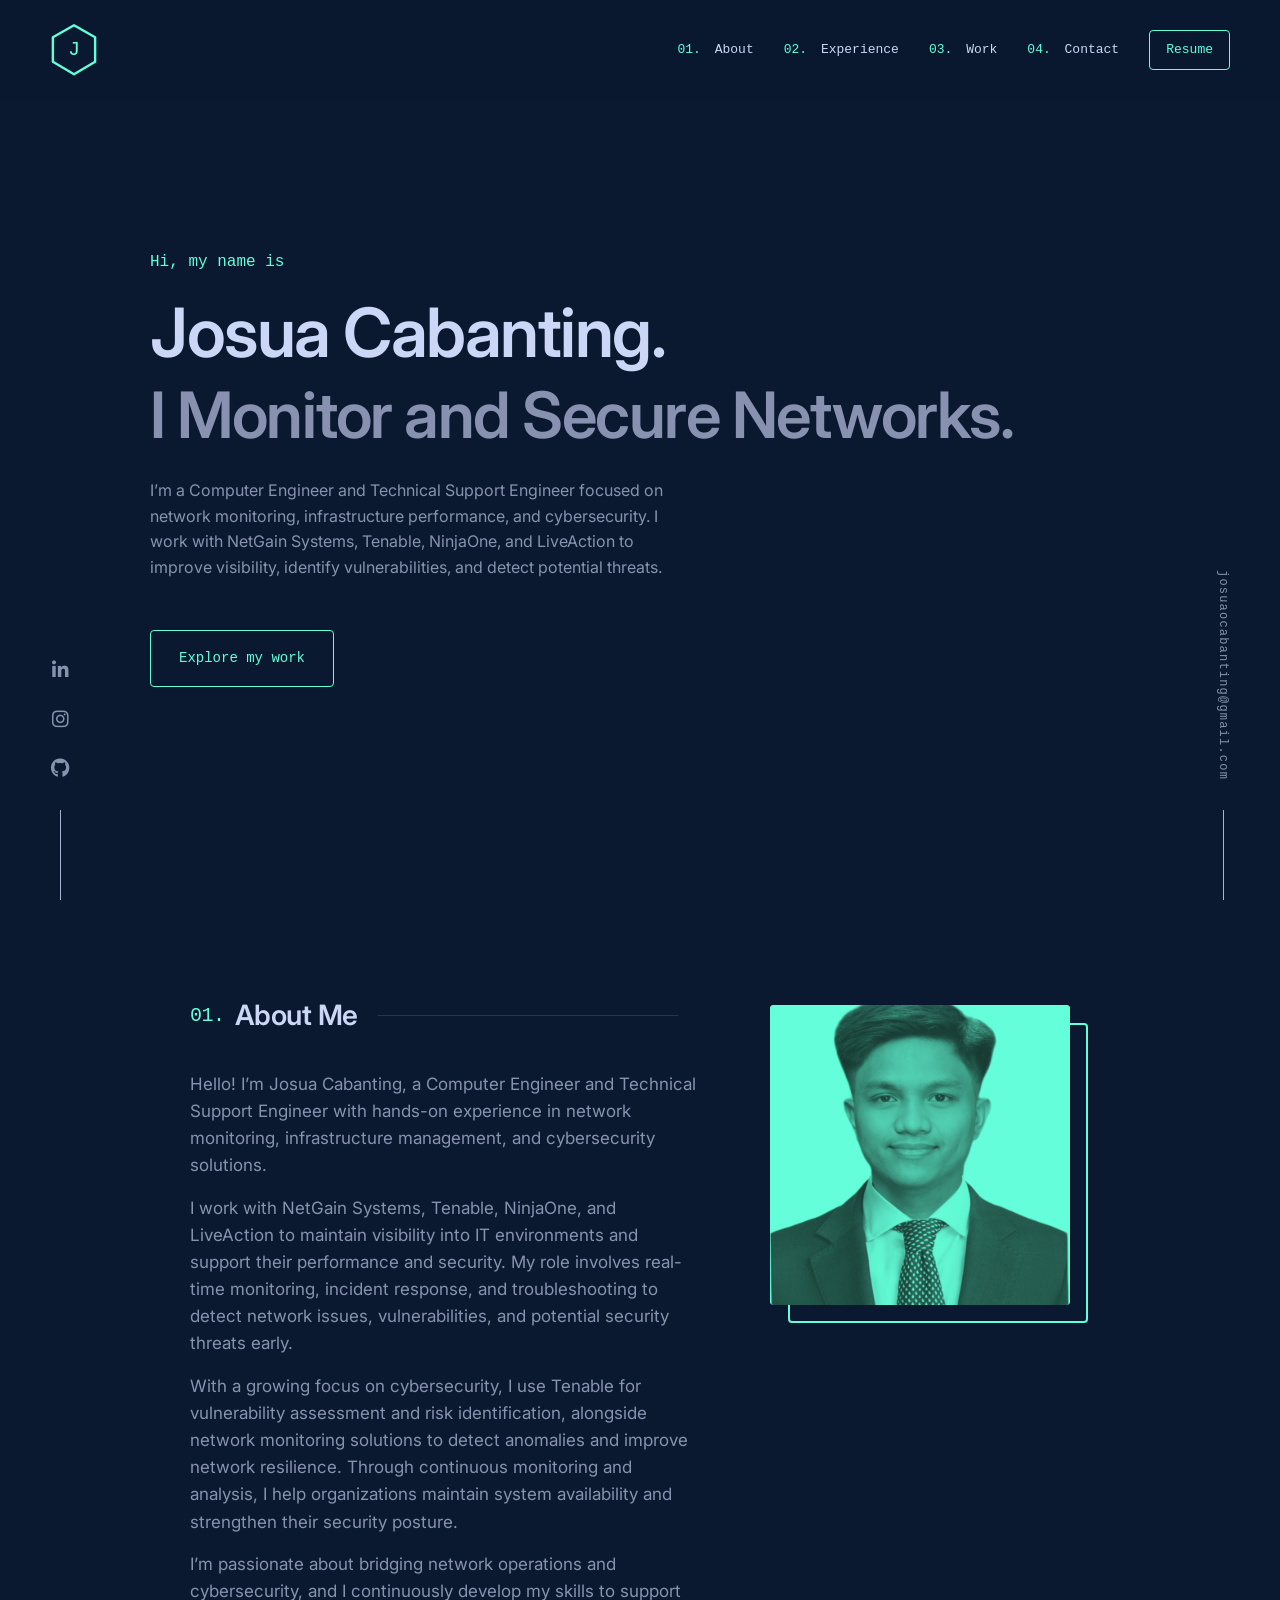
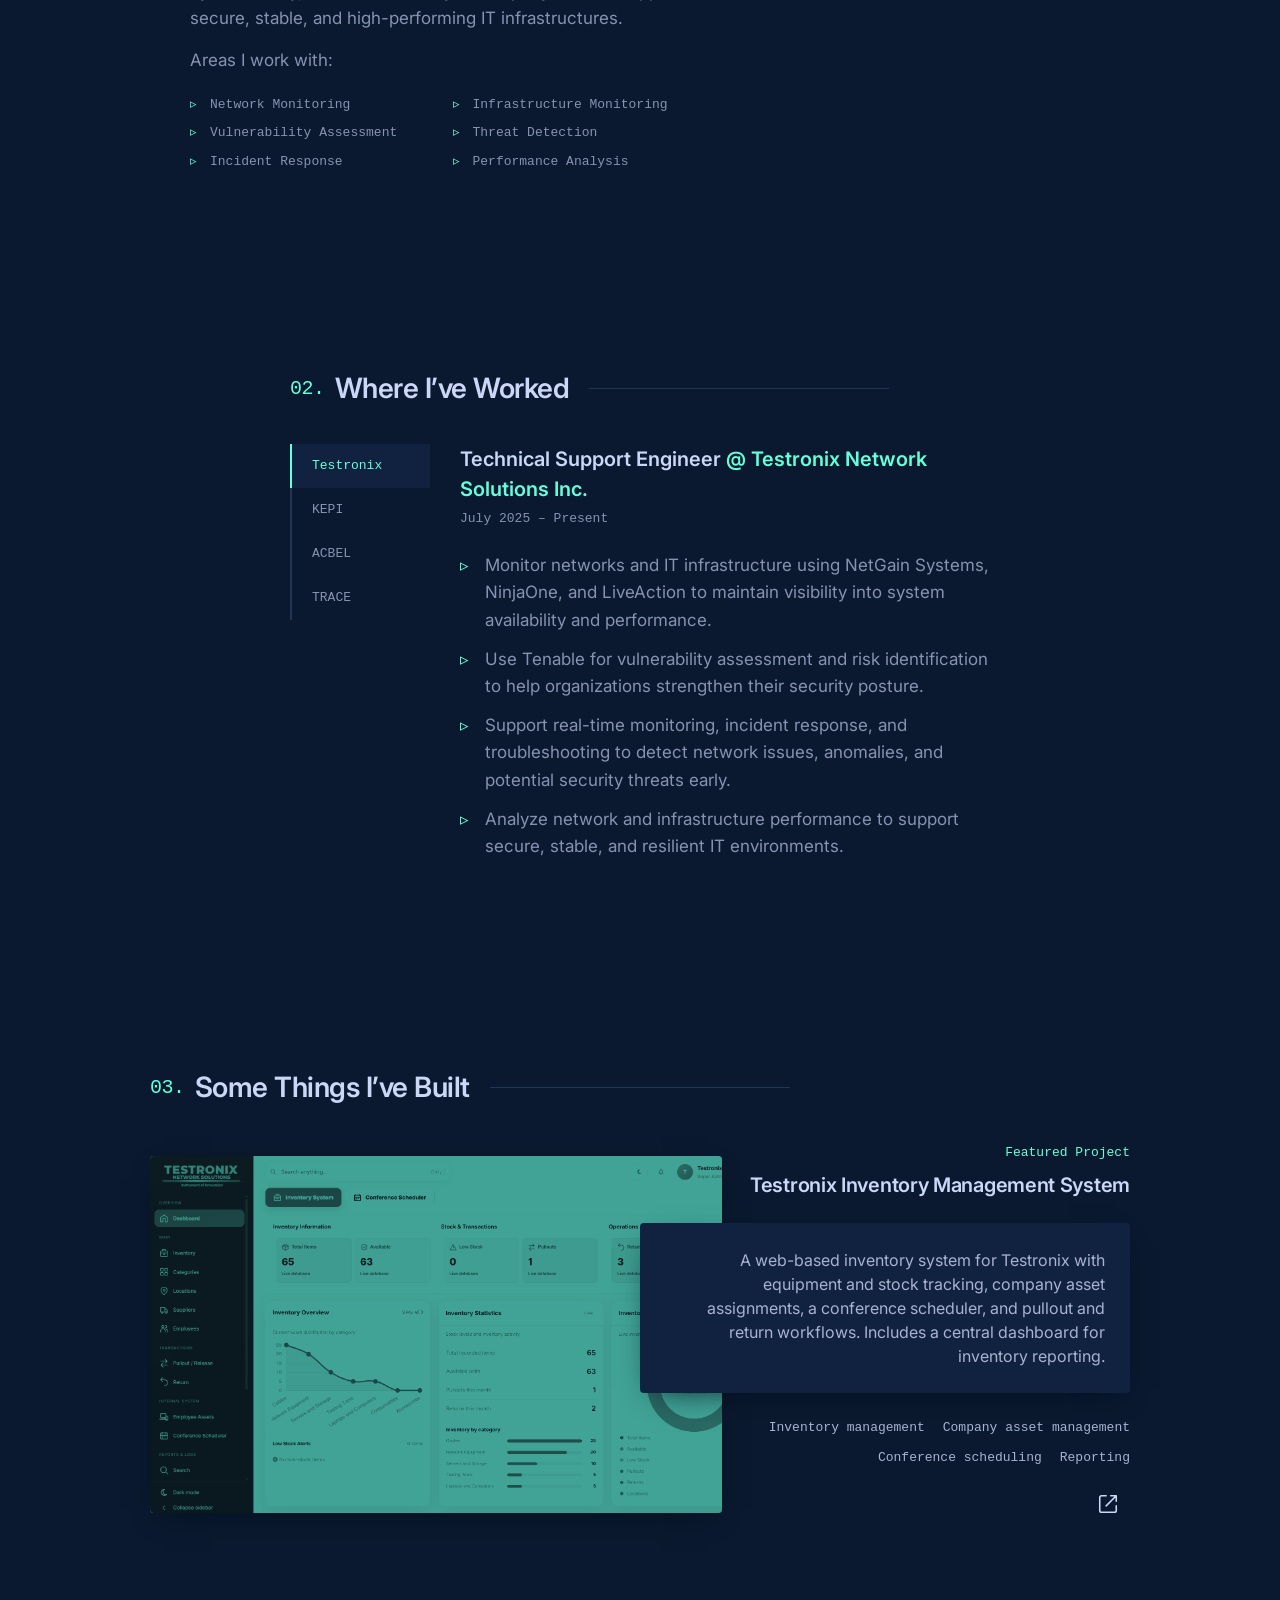
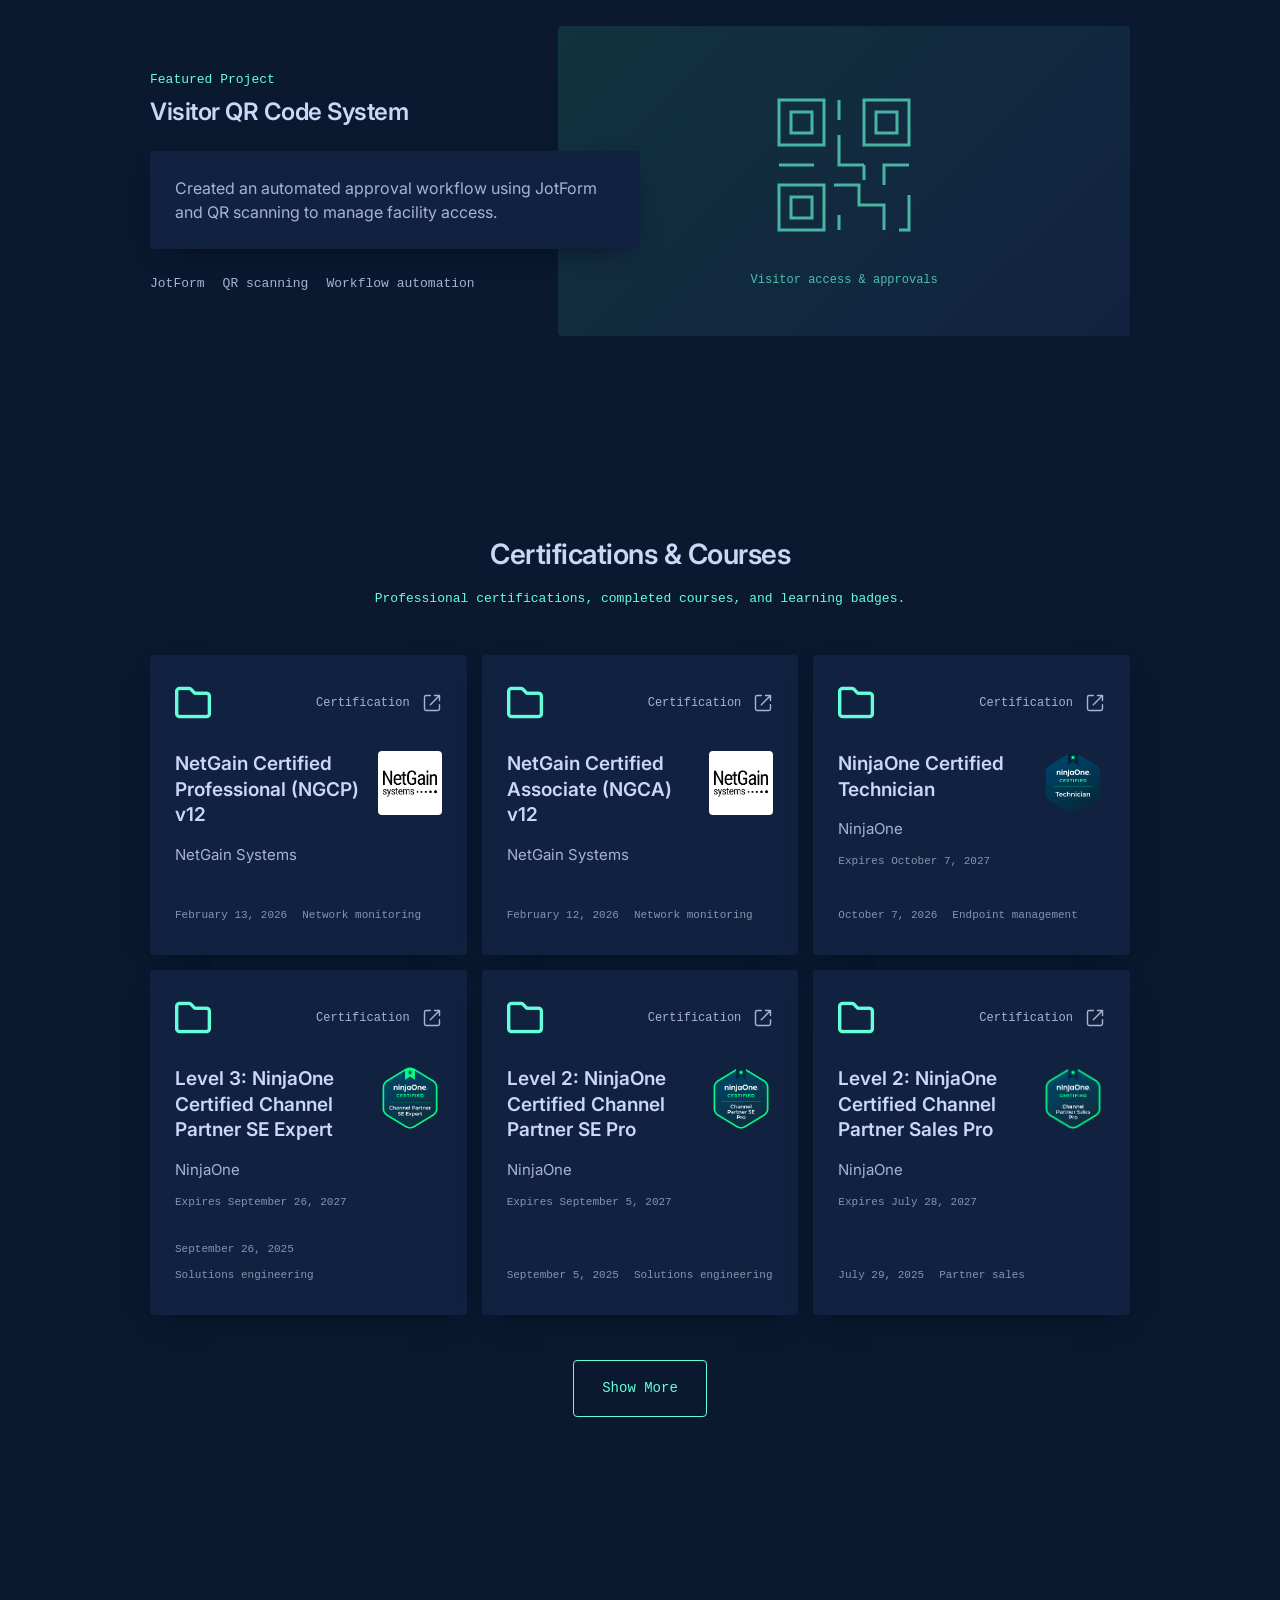
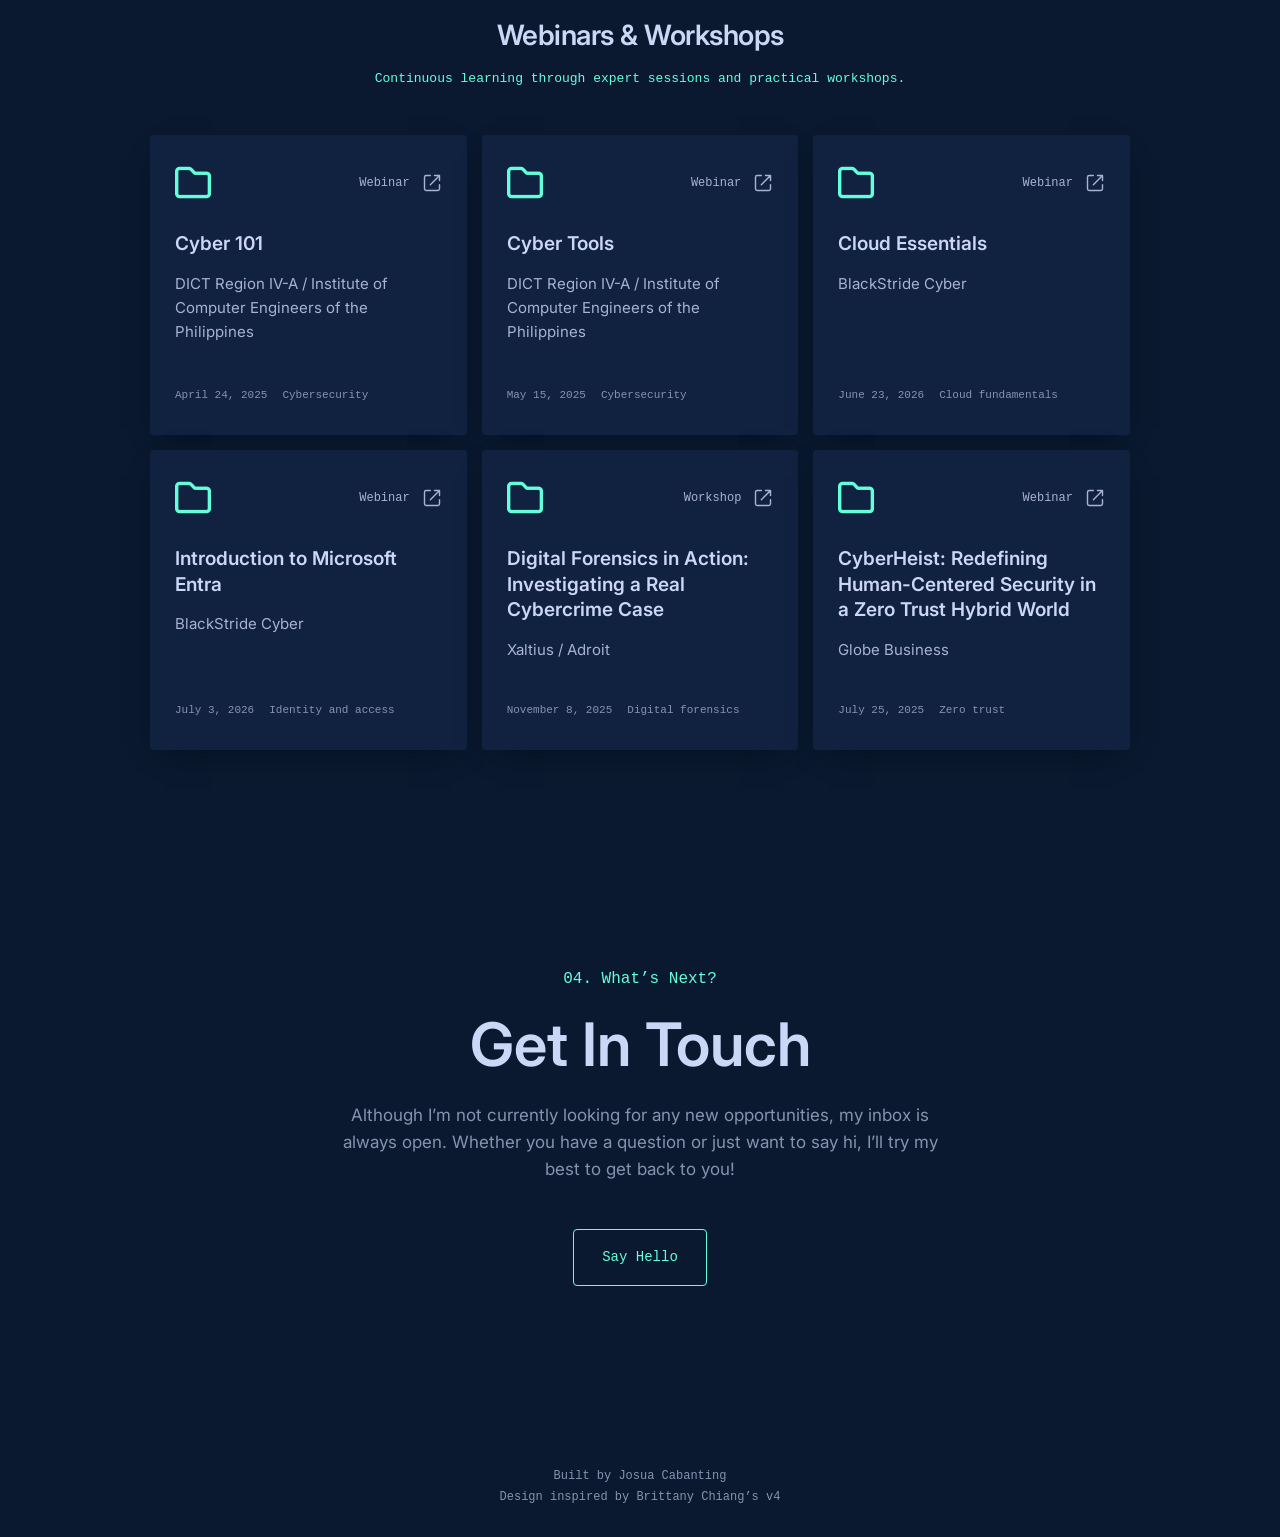
==== index.html @ c11ac4cb "Add files via upload commit" ====
<!DOCTYPE html>
<html lang="en">
<head>
  <meta charset="UTF-8" />
  <meta name="viewport" content="width=device-width, initial-scale=1.0" />
  <title>Josua Cabanting | Technical Support Engineer | Network &amp; Cybersecurity</title>
  <meta name="description" content="Josua Cabanting, Computer Engineer and Technical Support Engineer focused on network monitoring, infrastructure performance, and cybersecurity with NetGain Systems, Tenable, NinjaOne, and LiveAction." />
  <link rel="stylesheet" href="style.css" />
  <script src="script.js" defer></script>
  <link rel="stylesheet" href="https://cdnjs.cloudflare.com/ajax/libs/font-awesome/6.5.0/css/all.min.css" />
</head>

<body>
<a class="skip-link" href="#content">Skip to content</a>
<!-- Page Loader -->
<div id="page-loader" aria-hidden="true">
  <svg class="loader-hex" viewBox="0 0 100 100" focusable="false">
    <polygon 
      points="50,5 90,27.5 90,72.5 50,95 10,72.5 10,27.5"
      pathLength="1"
      class="hex-outline"
    />
    <text 
      x="50%" 
      y="50%" 
      text-anchor="middle" 
      dominant-baseline="middle" 
      class="hex-letter">J</text>
  </svg>
</div>

<nav class="navbar" aria-label="Main navigation">
<a href="#hero" class="logo-btn" aria-label="Home">
  <svg viewBox="0 0 100 115" xmlns="http://www.w3.org/2000/svg" aria-hidden="true" focusable="false">
    <polygon class="logo-shadow" points="50,6 94,31 94,82 50,108 6,82 6,31" />
    <g class="logo-face">
      <polygon points="50,6 94,31 94,82 50,108 6,82 6,31" />
      <text x="50" y="57" text-anchor="middle" dominant-baseline="middle" font-size="42" font-weight="500">J</text>
    </g>
  </svg>
</a>

  <div class="nav-panel" id="nav-links">
  <div class="nav-links">
    <a href="#about"><span>01.</span> About</a>
    <a href="#experience"><span>02.</span> Experience</a>
    <a href="#achievements"><span>03.</span> Work</a>
    <a href="#contact"><span>04.</span> Contact</a>
  </div>
  <a href="Josua Cabanting_Resume.pdf" target="_blank" class="resume-btn">Resume</a>
  </div>
  <button class="menu-toggle" type="button" aria-label="Open navigation menu" aria-expanded="false" aria-controls="nav-links"><span></span><span></span><span></span></button>
</nav>
<button class="menu-backdrop" type="button" aria-label="Close navigation menu" tabindex="-1" hidden></button>

<main id="content" tabindex="-1">
<section id="hero" class="hero">
  <p class="intro">Hi, my name is</p>
  <h1>Josua Cabanting.</h1>
  <h2>I Monitor and Secure Networks.</h2>
  <p class="summary">
    I’m a Computer Engineer and Technical Support Engineer focused on network monitoring, infrastructure performance, and cybersecurity.
    I work with NetGain Systems, Tenable, NinjaOne, and LiveAction to improve visibility, identify vulnerabilities, and detect potential threats.
  </p>
  <a href="#achievements" class="button">Explore my work</a>
</section>

<section id="about" class="about-section">
  <div class="about-content">
    <div class="text">
      <h2 class="section-title"><span class="section-number">01.</span>About Me</h2>
      <p>Hello! I’m Josua Cabanting, a Computer Engineer and Technical Support Engineer with hands-on experience in network monitoring, infrastructure management, and cybersecurity solutions.</p>
      <p>I work with NetGain Systems, Tenable, NinjaOne, and LiveAction to maintain visibility into IT environments and support their performance and security. My role involves real-time monitoring, incident response, and troubleshooting to detect network issues, vulnerabilities, and potential security threats early.</p>
      <p>With a growing focus on cybersecurity, I use Tenable for vulnerability assessment and risk identification, alongside network monitoring solutions to detect anomalies and improve network resilience. Through continuous monitoring and analysis, I help organizations maintain system availability and strengthen their security posture.</p>
      <p>I’m passionate about bridging network operations and cybersecurity, and I continuously develop my skills to support secure, stable, and high-performing IT infrastructures.</p>
      <p>Areas I work with:</p>
      <ul class="skills-list">
        <li>Network Monitoring</li>
        <li>Infrastructure Monitoring</li>
        <li>Vulnerability Assessment</li>
        <li>Threat Detection</li>
        <li>Incident Response</li>
        <li>Performance Analysis</li>
      </ul>
    </div>
    <div class="image">
      <div class="img-wrapper">
        <img src="Josua O. Cabanting.jpg" alt="Josua Cabanting" />
      </div>
    </div>
  </div>
</section>

<section id="experience" class="experience-section">
  <h2 class="section-title"><span class="section-number">02.</span>Where I’ve Worked</h2>
  <div class="experience-wrapper">
    <div class="tab-list" role="tablist" aria-label="Job tabs">
      <button class="tab-button active" role="tab" aria-selected="true" aria-controls="panel-1" id="tab-1">Testronix</button>
      <button class="tab-button" role="tab" aria-selected="false" aria-controls="panel-2" id="tab-2">KEPI</button>
      <button class="tab-button" role="tab" aria-selected="false" aria-controls="panel-3" id="tab-3">ACBEL</button>
      <button class="tab-button" role="tab" aria-selected="false" aria-controls="panel-4" id="tab-4">TRACE</button>
    </div>
    <div class="tab-panels">
      <div class="tab-panel active" role="tabpanel" id="panel-1" aria-labelledby="tab-1">
        <h3>Technical Support Engineer <span class="company">@ Testronix Network Solutions Inc.</span></h3>
        <p class="range">July 2025 – Present</p>
        <ul>
          <li>Monitor networks and IT infrastructure using NetGain Systems, NinjaOne, and LiveAction to maintain visibility into system availability and performance.</li>
          <li>Use Tenable for vulnerability assessment and risk identification to help organizations strengthen their security posture.</li>
          <li>Support real-time monitoring, incident response, and troubleshooting to detect network issues, anomalies, and potential security threats early.</li>
          <li>Analyze network and infrastructure performance to support secure, stable, and resilient IT environments.</li>
        </ul>
      </div>
      <div class="tab-panel" role="tabpanel" id="panel-2" aria-labelledby="tab-2">
        <h3>IT Staff / IT Technician Support <span class="company">@ Kyouritsu Electronics Philippines, Inc.</span></h3>
        <p class="range">February 2023 – June 2025</p>
        <p class="job-details">MIS/IT Department<br>Light Industry &amp; Science Park II, Calamba City, Laguna</p>
        <ul>
          <li>Managed IT infrastructure to support the smooth operation and security of hardware and software systems.</li>
          <li>Performed hardware and software troubleshooting, network maintenance, and printer management; administered and maintained CCTV systems.</li>
          <li>Handled system installations and upgrades, and maintained file and backup servers to support secure and efficient IT operations.</li>
          <li>Supported end-users with Microsoft Office, various operating systems, and daily IT needs.</li>
        </ul>
      </div>
      <div class="tab-panel" role="tabpanel" id="panel-3" aria-labelledby="tab-3">
        <h3>Automation Engineer Intern <span class="company">@ Acbel Polytech Philippines, Inc.</span></h3>
        <p class="range">August 2022 – October 2022</p>
        <p class="job-details">Automation Engineering Department<br>Carmelray Industrial Park II, Calamba City, Laguna</p>
        <ul>
          <li>Supported maintenance, supervision, troubleshooting, and data collection in the Automation Engineering Department.</li>
          <li>Assisted with basic Human-Machine Interface (HMI) optimization and system startup.</li>
        </ul>
      </div>
      <div class="tab-panel" role="tabpanel" id="panel-4" aria-labelledby="tab-4">
        <h3>Technical Support Intern <span class="company">@ TRACE College</span></h3>
        <p class="range">January 2018 – March 2018</p>
        <ul>
          <li>Offered onsite and remote technical support.</li>
          <li>Built and configured custom PC setups.</li>
          <li>Maintained systems and networks for small businesses.</li>
        </ul>
      </div>
    </div>
  </div>
</section>

<section id="achievements">
  <h2 class="section-title"><span class="section-number">03.</span>Some Things I’ve Built</h2>
  <article class="featured-project featured-project--inventory">
    <a class="project-art project-screenshot" href="assets/testronix-inventory-management.png" target="_blank" rel="noopener noreferrer" aria-label="View the Testronix Inventory Management System screenshot in full size">
      <img src="assets/testronix-inventory-management.png" alt="Testronix inventory dashboard showing stock availability, pullouts, returns, locations, and inventory reports" width="1896" height="1063" loading="lazy" decoding="async" />
    </a>
    <div class="project-content">
      <p class="project-eyebrow">Featured Project</p>
      <h3><a href="assets/testronix-inventory-management.png" target="_blank" rel="noopener noreferrer">Testronix Inventory Management System</a></h3>
      <div class="project-description"><p>A web-based inventory system for Testronix with equipment and stock tracking, company asset assignments, a conference scheduler, and pullout and return workflows. Includes a central dashboard for inventory reporting.</p></div>
      <ul class="project-tags"><li>Inventory management</li><li>Company asset management</li><li>Conference scheduling</li><li>Reporting</li></ul>
      <div class="project-links">
        <a href="assets/testronix-inventory-management.png" target="_blank" rel="noopener noreferrer" aria-label="Open the inventory dashboard screenshot in full size">
          <svg viewBox="0 0 24 24" fill="none" stroke="currentColor" stroke-width="1.7" stroke-linecap="round" stroke-linejoin="round" aria-hidden="true"><path d="M15 3h6v6M10 14 21 3M21 14v5a2 2 0 0 1-2 2H5a2 2 0 0 1-2-2V5a2 2 0 0 1 2-2h5"/></svg>
        </a>
      </div>
    </div>
  </article>
  <article class="featured-project">
    <div class="project-art" aria-hidden="true">
      <svg viewBox="0 0 240 180" fill="none" stroke="currentColor" stroke-width="3"><path d="M55 25h45v45H55zM140 25h45v45h-45zM55 110h45v45H55z"/><path d="M67 37h21v21H67zM152 37h21v21h-21zM67 122h21v21H67zM115 25v20m0 15v30h25m-85 0h35m20 20h25v20h25v25m-45 0v-15m70-50h-25v20m25 10v35h-10m-35-65v15"/></svg>
      <span>Visitor access &amp; approvals</span>
    </div>
    <div class="project-content">
      <p class="project-eyebrow">Featured Project</p>
      <h3>Visitor QR Code System</h3>
      <div class="project-description"><p>Created an automated approval workflow using JotForm and QR scanning to manage facility access.</p></div>
      <ul class="project-tags"><li>JotForm</li><li>QR scanning</li><li>Workflow automation</li></ul>
    </div>
  </article>
</section>


<section id="certifications" class="credentials-section" aria-labelledby="credentials-heading">
  <h2 id="credentials-heading">Certifications &amp; Courses</h2>
  <p class="credentials-subtitle">Professional certifications, completed courses, and learning badges.</p>
  <div class="credentials-grid" id="credentials-grid">
    <a class="credential-card" href="assets/certificates/Netgain%20Systems/NetGain%20Systems%20Certified%20Professional%20-%20Josua.pdf" target="_blank" rel="noopener noreferrer" aria-label="View NetGain Certified Professional (NGCP) v12 certificate PDF (opens in a new tab)">
      <div class="credential-card-top"><i class="far fa-folder" aria-hidden="true"></i><span class="credential-card-kind">Certification<svg viewBox="0 0 24 24" fill="none" stroke="currentColor" stroke-width="1.7" stroke-linecap="round" stroke-linejoin="round" aria-hidden="true"><path d="M15 3h6v6M10 14 21 3M21 14v5a2 2 0 0 1-2 2H5a2 2 0 0 1-2-2V5a2 2 0 0 1 2-2h5"/></svg></span></div>
      <div class="credential-content"><div class="credential-text"><h3>NetGain Certified Professional (NGCP) v12</h3>
      <p>NetGain Systems</p></div><img class="credential-badge credential-logo" src="assets/certificates/Netgain%20Systems/netgain-logo.png" alt="NetGain Systems logo" width="64" height="64" loading="lazy" decoding="async" /></div>
      
      <ul class="credential-meta"><li>February 13, 2026</li><li>Network monitoring</li></ul>
    </a>
    <a class="credential-card" href="assets/certificates/Netgain%20Systems/NetGain%20Systems%20Certified%20Associate%20-%20Josua.pdf" target="_blank" rel="noopener noreferrer" aria-label="View NetGain Certified Associate (NGCA) v12 certificate PDF (opens in a new tab)">
      <div class="credential-card-top"><i class="far fa-folder" aria-hidden="true"></i><span class="credential-card-kind">Certification<svg viewBox="0 0 24 24" fill="none" stroke="currentColor" stroke-width="1.7" stroke-linecap="round" stroke-linejoin="round" aria-hidden="true"><path d="M15 3h6v6M10 14 21 3M21 14v5a2 2 0 0 1-2 2H5a2 2 0 0 1-2-2V5a2 2 0 0 1 2-2h5"/></svg></span></div>
      <div class="credential-content"><div class="credential-text"><h3>NetGain Certified Associate (NGCA) v12</h3>
      <p>NetGain Systems</p></div><img class="credential-badge credential-logo" src="assets/certificates/Netgain%20Systems/netgain-logo.png" alt="NetGain Systems logo" width="64" height="64" loading="lazy" decoding="async" /></div>
      
      <ul class="credential-meta"><li>February 12, 2026</li><li>Network monitoring</li></ul>
    </a>
    <a class="credential-card" href="assets/certificates/NINJAONE/ninjaone_certified_technician.png" target="_blank" rel="noopener noreferrer" aria-label="View NinjaOne Certified Technician certificate image (opens in a new tab)">
      <div class="credential-card-top"><i class="far fa-folder" aria-hidden="true"></i><span class="credential-card-kind">Certification<svg viewBox="0 0 24 24" fill="none" stroke="currentColor" stroke-width="1.7" stroke-linecap="round" stroke-linejoin="round" aria-hidden="true"><path d="M15 3h6v6M10 14 21 3M21 14v5a2 2 0 0 1-2 2H5a2 2 0 0 1-2-2V5a2 2 0 0 1 2-2h5"/></svg></span></div>
      <div class="credential-content"><div class="credential-text"><h3>NinjaOne Certified Technician</h3>
      <p>NinjaOne</p>
      <p class="credential-status">Expires October 7, 2027</p></div><img class="credential-badge" src="assets/certificates/NINJAONE/badge_technician.png" alt="NinjaOne Certified Technician badge" width="64" height="64" loading="lazy" decoding="async" /></div>
      <ul class="credential-meta"><li>October 7, 2026</li><li>Endpoint management</li></ul>
    </a>
    <a class="credential-card" href="assets/certificates/NINJAONE/level_3_ninjaone_certified_channel_partner_se_expert.png" target="_blank" rel="noopener noreferrer" aria-label="View Level 3: NinjaOne Certified Channel Partner SE Expert certificate image (opens in a new tab)">
      <div class="credential-card-top"><i class="far fa-folder" aria-hidden="true"></i><span class="credential-card-kind">Certification<svg viewBox="0 0 24 24" fill="none" stroke="currentColor" stroke-width="1.7" stroke-linecap="round" stroke-linejoin="round" aria-hidden="true"><path d="M15 3h6v6M10 14 21 3M21 14v5a2 2 0 0 1-2 2H5a2 2 0 0 1-2-2V5a2 2 0 0 1 2-2h5"/></svg></span></div>
      <div class="credential-content"><div class="credential-text"><h3>Level 3: NinjaOne Certified Channel Partner SE Expert</h3>
      <p>NinjaOne</p>
      <p class="credential-status">Expires September 26, 2027</p></div><img class="credential-badge" src="assets/certificates/NINJAONE/badge_se_expert.png" alt="Level 3: NinjaOne Certified Channel Partner SE Expert badge" width="64" height="64" loading="lazy" decoding="async" /></div>
      <ul class="credential-meta"><li>September 26, 2025</li><li>Solutions engineering</li></ul>
    </a>
    <a class="credential-card" href="assets/certificates/NINJAONE/level_2_ninjaone_certified_channel_partner_se_pro.png" target="_blank" rel="noopener noreferrer" aria-label="View Level 2: NinjaOne Certified Channel Partner SE Pro certificate image (opens in a new tab)">
      <div class="credential-card-top"><i class="far fa-folder" aria-hidden="true"></i><span class="credential-card-kind">Certification<svg viewBox="0 0 24 24" fill="none" stroke="currentColor" stroke-width="1.7" stroke-linecap="round" stroke-linejoin="round" aria-hidden="true"><path d="M15 3h6v6M10 14 21 3M21 14v5a2 2 0 0 1-2 2H5a2 2 0 0 1-2-2V5a2 2 0 0 1 2-2h5"/></svg></span></div>
      <div class="credential-content"><div class="credential-text"><h3>Level 2: NinjaOne Certified Channel Partner SE Pro</h3>
      <p>NinjaOne</p>
      <p class="credential-status">Expires September 5, 2027</p></div><img class="credential-badge" src="assets/certificates/NINJAONE/badge_se_pro.png" alt="Level 2: NinjaOne Certified Channel Partner SE Pro badge" width="64" height="64" loading="lazy" decoding="async" /></div>
      <ul class="credential-meta"><li>September 5, 2025</li><li>Solutions engineering</li></ul>
    </a>
    <a class="credential-card" href="assets/certificates/NINJAONE/level_2_ninjaone_certified_channel_partner_sales_pro.png" target="_blank" rel="noopener noreferrer" aria-label="View Level 2: NinjaOne Certified Channel Partner Sales Pro certificate image (opens in a new tab)">
      <div class="credential-card-top"><i class="far fa-folder" aria-hidden="true"></i><span class="credential-card-kind">Certification<svg viewBox="0 0 24 24" fill="none" stroke="currentColor" stroke-width="1.7" stroke-linecap="round" stroke-linejoin="round" aria-hidden="true"><path d="M15 3h6v6M10 14 21 3M21 14v5a2 2 0 0 1-2 2H5a2 2 0 0 1-2-2V5a2 2 0 0 1 2-2h5"/></svg></span></div>
      <div class="credential-content"><div class="credential-text"><h3>Level 2: NinjaOne Certified Channel Partner Sales Pro</h3>
      <p>NinjaOne</p>
      <p class="credential-status">Expires July 28, 2027</p></div><img class="credential-badge" src="assets/certificates/NINJAONE/badge_sales_pro.png" alt="Level 2: NinjaOne Certified Channel Partner Sales Pro badge" width="64" height="64" loading="lazy" decoding="async" /></div>
      <ul class="credential-meta"><li>July 29, 2025</li><li>Partner sales</li></ul>
    </a>
    <a class="credential-card" href="assets/certificates/NINJAONE/level_1_ninjaone_certified_channel_partner_se_associate.png" target="_blank" rel="noopener noreferrer" aria-label="View Level 1: NinjaOne Certified Channel Partner SE Associate certificate image (opens in a new tab)">
      <div class="credential-card-top"><i class="far fa-folder" aria-hidden="true"></i><span class="credential-card-kind">Certification<svg viewBox="0 0 24 24" fill="none" stroke="currentColor" stroke-width="1.7" stroke-linecap="round" stroke-linejoin="round" aria-hidden="true"><path d="M15 3h6v6M10 14 21 3M21 14v5a2 2 0 0 1-2 2H5a2 2 0 0 1-2-2V5a2 2 0 0 1 2-2h5"/></svg></span></div>
      <div class="credential-content"><div class="credential-text"><h3>Level 1: NinjaOne Certified Channel Partner SE Associate</h3>
      <p>NinjaOne</p>
      <p class="credential-status">Expires August 11, 2027</p></div><img class="credential-badge" src="assets/certificates/NINJAONE/badge_se_associate.png" alt="Level 1: NinjaOne Certified Channel Partner SE Associate badge" width="64" height="64" loading="lazy" decoding="async" /></div>
      <ul class="credential-meta"><li>August 11, 2025</li><li>Solutions engineering</li></ul>
    </a>
    <a class="credential-card" href="assets/certificates/NINJAONE/level_1_ninjaone_certified_channel_partner_sales_associate.png" target="_blank" rel="noopener noreferrer" aria-label="View Level 1: NinjaOne Certified Channel Partner Sales Associate certificate image (opens in a new tab)">
      <div class="credential-card-top"><i class="far fa-folder" aria-hidden="true"></i><span class="credential-card-kind">Certification<svg viewBox="0 0 24 24" fill="none" stroke="currentColor" stroke-width="1.7" stroke-linecap="round" stroke-linejoin="round" aria-hidden="true"><path d="M15 3h6v6M10 14 21 3M21 14v5a2 2 0 0 1-2 2H5a2 2 0 0 1-2-2V5a2 2 0 0 1 2-2h5"/></svg></span></div>
      <div class="credential-content"><div class="credential-text"><h3>Level 1: NinjaOne Certified Channel Partner Sales Associate</h3>
      <p>NinjaOne</p>
      <p class="credential-status">Expires July 28, 2027</p></div><img class="credential-badge" src="assets/certificates/NINJAONE/badge_sales_associate.png" alt="Level 1: NinjaOne Certified Channel Partner Sales Associate badge" width="64" height="64" loading="lazy" decoding="async" /></div>
      <ul class="credential-meta"><li>July 28, 2025</li><li>Partner sales</li></ul>
    </a>
    <a class="credential-card" href="assets/certificates/Appkademiya/Certified%20Cybersecurity%20Professional%20(CCP).pdf" target="_blank" rel="noopener noreferrer" aria-label="View Certified Cybersecurity Professional (CCP) certificate PDF (opens in a new tab)">
      <div class="credential-card-top"><i class="far fa-folder" aria-hidden="true"></i><span class="credential-card-kind">Certification<svg viewBox="0 0 24 24" fill="none" stroke="currentColor" stroke-width="1.7" stroke-linecap="round" stroke-linejoin="round" aria-hidden="true"><path d="M15 3h6v6M10 14 21 3M21 14v5a2 2 0 0 1-2 2H5a2 2 0 0 1-2-2V5a2 2 0 0 1 2-2h5"/></svg></span></div>
      <h3>Certified Cybersecurity Professional (CCP)</h3>
      <p>Appkademiya</p>
      
      <ul class="credential-meta"><li>August 31, 2026</li><li>Cybersecurity</li></ul>
    </a>
    <a class="credential-card" href="assets/certificates/Appkademiya/NetOps%20Certified%20Engineer%20(NTO-101).pdf" target="_blank" rel="noopener noreferrer" aria-label="View NetOps Certified Engineer (NTO-101) certificate PDF (opens in a new tab)">
      <div class="credential-card-top"><i class="far fa-folder" aria-hidden="true"></i><span class="credential-card-kind">Certification<svg viewBox="0 0 24 24" fill="none" stroke="currentColor" stroke-width="1.7" stroke-linecap="round" stroke-linejoin="round" aria-hidden="true"><path d="M15 3h6v6M10 14 21 3M21 14v5a2 2 0 0 1-2 2H5a2 2 0 0 1-2-2V5a2 2 0 0 1 2-2h5"/></svg></span></div>
      <h3>NetOps Certified Engineer (NTO-101)</h3>
      <p>Appkademiya</p>
      
      <ul class="credential-meta"><li>September 23, 2026</li><li>Network operations</li></ul>
    </a>
    <a class="credential-card" href="assets/certificates/TENABLE/Tenable%20Edge_2020_Advance%20Web%20Application%20Scanning.pdf" target="_blank" rel="noopener noreferrer" aria-label="View Advanced Web Application Scanning certificate PDF (opens in a new tab)">
      <div class="credential-card-top"><i class="far fa-folder" aria-hidden="true"></i><span class="credential-card-kind">Training<svg viewBox="0 0 24 24" fill="none" stroke="currentColor" stroke-width="1.7" stroke-linecap="round" stroke-linejoin="round" aria-hidden="true"><path d="M15 3h6v6M10 14 21 3M21 14v5a2 2 0 0 1-2 2H5a2 2 0 0 1-2-2V5a2 2 0 0 1 2-2h5"/></svg></span></div>
      <h3>Advanced Web Application Scanning</h3>
      <p>Tenable</p>
      
      <ul class="credential-meta"><li>August 21, 2025</li><li>Web application security</li></ul>
    </a>
    <a class="credential-card" href="assets/certificates/LINUX%20FOUNDATION/Cybersecurity%20Essentials%20LFC108.pdf" target="_blank" rel="noopener noreferrer" aria-label="View Cybersecurity Essentials (LFC108) certificate PDF (opens in a new tab)">
      <div class="credential-card-top"><i class="far fa-folder" aria-hidden="true"></i><span class="credential-card-kind">Course<svg viewBox="0 0 24 24" fill="none" stroke="currentColor" stroke-width="1.7" stroke-linecap="round" stroke-linejoin="round" aria-hidden="true"><path d="M15 3h6v6M10 14 21 3M21 14v5a2 2 0 0 1-2 2H5a2 2 0 0 1-2-2V5a2 2 0 0 1 2-2h5"/></svg></span></div>
      <h3>Cybersecurity Essentials (LFC108)</h3>
      <p>The Linux Foundation</p>
      
      <ul class="credential-meta"><li>October 28, 2025</li><li>Cybersecurity</li></ul>
    </a>
    <a class="credential-card" href="assets/certificates/LINUX%20FOUNDATION/Introduction%20to%20Linux%20(LFS101).pdf" target="_blank" rel="noopener noreferrer" aria-label="View Introduction to Linux (LFS101) certificate PDF (opens in a new tab)">
      <div class="credential-card-top"><i class="far fa-folder" aria-hidden="true"></i><span class="credential-card-kind">Course<svg viewBox="0 0 24 24" fill="none" stroke="currentColor" stroke-width="1.7" stroke-linecap="round" stroke-linejoin="round" aria-hidden="true"><path d="M15 3h6v6M10 14 21 3M21 14v5a2 2 0 0 1-2 2H5a2 2 0 0 1-2-2V5a2 2 0 0 1 2-2h5"/></svg></span></div>
      <h3>Introduction to Linux (LFS101)</h3>
      <p>The Linux Foundation</p>
      
      <ul class="credential-meta"><li>August 24, 2025</li><li>Linux</li></ul>
    </a>
    <a class="credential-card" href="assets/certificates/CISCO%20NETWORKING%20ACADEMY/Network%20Addressing%20and%20Basic%20Troubleshooting%20Certificate.pdf" target="_blank" rel="noopener noreferrer" aria-label="View Network Addressing and Basic Troubleshooting certificate PDF (opens in a new tab)">
      <div class="credential-card-top"><i class="far fa-folder" aria-hidden="true"></i><span class="credential-card-kind">Course<svg viewBox="0 0 24 24" fill="none" stroke="currentColor" stroke-width="1.7" stroke-linecap="round" stroke-linejoin="round" aria-hidden="true"><path d="M15 3h6v6M10 14 21 3M21 14v5a2 2 0 0 1-2 2H5a2 2 0 0 1-2-2V5a2 2 0 0 1 2-2h5"/></svg></span></div>
      <div class="credential-content"><div class="credential-text"><h3>Network Addressing and Basic Troubleshooting</h3>
      <p>Cisco Networking Academy / DICT-ITU DTC Initiative</p></div><img class="credential-badge" src="assets/certificates/CISCO%20NETWORKING%20ACADEMY%20BADGE/Network%20Addressing%20and%20Basic%20Troubleshooting%20Badge.png" alt="Network Addressing and Basic Troubleshooting badge" width="64" height="64" loading="lazy" decoding="async" /></div>
      
      <ul class="credential-meta"><li>May 18, 2025</li><li>Networking</li></ul>
    </a>
    <a class="credential-card" href="assets/certificates/CISCO%20NETWORKING%20ACADEMY/Networking%20Basics%20Certificate.pdf" target="_blank" rel="noopener noreferrer" aria-label="View Networking Basics certificate PDF (opens in a new tab)">
      <div class="credential-card-top"><i class="far fa-folder" aria-hidden="true"></i><span class="credential-card-kind">Course<svg viewBox="0 0 24 24" fill="none" stroke="currentColor" stroke-width="1.7" stroke-linecap="round" stroke-linejoin="round" aria-hidden="true"><path d="M15 3h6v6M10 14 21 3M21 14v5a2 2 0 0 1-2 2H5a2 2 0 0 1-2-2V5a2 2 0 0 1 2-2h5"/></svg></span></div>
      <div class="credential-content"><div class="credential-text"><h3>Networking Basics</h3>
      <p>Cisco Networking Academy</p></div><img class="credential-badge" src="assets/certificates/CISCO%20NETWORKING%20ACADEMY%20BADGE/Networking%20Basics%20Badge.png" alt="Networking Basics badge" width="64" height="64" loading="lazy" decoding="async" /></div>
      
      <ul class="credential-meta"><li>May 20, 2025</li><li>Networking</li></ul>
    </a>
    <a class="credential-card" href="assets/certificates/CISCO%20NETWORKING%20ACADEMY/Operating%20System%20Basics.pdf" target="_blank" rel="noopener noreferrer" aria-label="View Operating Systems Basics certificate PDF (opens in a new tab)">
      <div class="credential-card-top"><i class="far fa-folder" aria-hidden="true"></i><span class="credential-card-kind">Course<svg viewBox="0 0 24 24" fill="none" stroke="currentColor" stroke-width="1.7" stroke-linecap="round" stroke-linejoin="round" aria-hidden="true"><path d="M15 3h6v6M10 14 21 3M21 14v5a2 2 0 0 1-2 2H5a2 2 0 0 1-2-2V5a2 2 0 0 1 2-2h5"/></svg></span></div>
      <div class="credential-content"><div class="credential-text"><h3>Operating Systems Basics</h3>
      <p>Cisco Networking Academy</p></div><img class="credential-badge" src="assets/certificates/CISCO%20NETWORKING%20ACADEMY%20BADGE/Operating%20System%20Basics%20Badge.png" alt="Operating Systems Basics badge" width="64" height="64" loading="lazy" decoding="async" /></div>
      
      <ul class="credential-meta"><li>April 22, 2025</li><li>Operating systems</li></ul>
    </a>
    <a class="credential-card" href="assets/certificates/CISCO%20NETWORKING%20ACADEMY/Computer%20Hardware%20Basics.pdf" target="_blank" rel="noopener noreferrer" aria-label="View Computer Hardware Basics certificate PDF (opens in a new tab)">
      <div class="credential-card-top"><i class="far fa-folder" aria-hidden="true"></i><span class="credential-card-kind">Course<svg viewBox="0 0 24 24" fill="none" stroke="currentColor" stroke-width="1.7" stroke-linecap="round" stroke-linejoin="round" aria-hidden="true"><path d="M15 3h6v6M10 14 21 3M21 14v5a2 2 0 0 1-2 2H5a2 2 0 0 1-2-2V5a2 2 0 0 1 2-2h5"/></svg></span></div>
      <div class="credential-content"><div class="credential-text"><h3>Computer Hardware Basics</h3>
      <p>Cisco Networking Academy</p></div><img class="credential-badge" src="assets/certificates/CISCO%20NETWORKING%20ACADEMY%20BADGE/Computer%20Hardware%20Basics.png" alt="Computer Hardware Basics badge" width="64" height="64" loading="lazy" decoding="async" /></div>
      
      <ul class="credential-meta"><li>November 11, 2023</li><li>Hardware</li></ul>
    </a>
    <a class="credential-card" href="assets/certificates/CISCO%20NETWORKING%20ACADEMY/HTML%20Essentials%20Certificate.pdf" target="_blank" rel="noopener noreferrer" aria-label="View HTML Essentials certificate PDF (opens in a new tab)">
      <div class="credential-card-top"><i class="far fa-folder" aria-hidden="true"></i><span class="credential-card-kind">Course<svg viewBox="0 0 24 24" fill="none" stroke="currentColor" stroke-width="1.7" stroke-linecap="round" stroke-linejoin="round" aria-hidden="true"><path d="M15 3h6v6M10 14 21 3M21 14v5a2 2 0 0 1-2 2H5a2 2 0 0 1-2-2V5a2 2 0 0 1 2-2h5"/></svg></span></div>
      <div class="credential-content"><div class="credential-text"><h3>HTML Essentials</h3>
      <p>Cisco Networking Academy</p></div><img class="credential-badge" src="assets/certificates/CISCO%20NETWORKING%20ACADEMY%20BADGE/HTML%20Essentials%20Badge.png" alt="HTML Essentials badge" width="64" height="64" loading="lazy" decoding="async" /></div>
      
      <ul class="credential-meta"><li>May 6, 2025</li><li>Web development</li></ul>
    </a>
    <a class="credential-card" href="assets/certificates/CISCO%20NETWORKING%20ACADEMY/Introduction%20to%20Data%20Science.pdf" target="_blank" rel="noopener noreferrer" aria-label="View Introduction to Data Science certificate PDF (opens in a new tab)">
      <div class="credential-card-top"><i class="far fa-folder" aria-hidden="true"></i><span class="credential-card-kind">Course<svg viewBox="0 0 24 24" fill="none" stroke="currentColor" stroke-width="1.7" stroke-linecap="round" stroke-linejoin="round" aria-hidden="true"><path d="M15 3h6v6M10 14 21 3M21 14v5a2 2 0 0 1-2 2H5a2 2 0 0 1-2-2V5a2 2 0 0 1 2-2h5"/></svg></span></div>
      <div class="credential-content"><div class="credential-text"><h3>Introduction to Data Science</h3>
      <p>Cisco Networking Academy</p></div><img class="credential-badge" src="assets/certificates/CISCO%20NETWORKING%20ACADEMY%20BADGE/Introduction%20to%20Data%20Science-Badge.png" alt="Introduction to Data Science badge" width="64" height="64" loading="lazy" decoding="async" /></div>
      
      <ul class="credential-meta"><li>November 11, 2023</li><li>Data science</li></ul>
    </a>
    <a class="credential-card" href="assets/certificates/CISCO%20NETWORKING%20ACADEMY/Introduction%20to%20Modern%20AI%20Certficate.pdf" target="_blank" rel="noopener noreferrer" aria-label="View Introduction to Modern AI certificate PDF (opens in a new tab)">
      <div class="credential-card-top"><i class="far fa-folder" aria-hidden="true"></i><span class="credential-card-kind">Course<svg viewBox="0 0 24 24" fill="none" stroke="currentColor" stroke-width="1.7" stroke-linecap="round" stroke-linejoin="round" aria-hidden="true"><path d="M15 3h6v6M10 14 21 3M21 14v5a2 2 0 0 1-2 2H5a2 2 0 0 1-2-2V5a2 2 0 0 1 2-2h5"/></svg></span></div>
      <div class="credential-content"><div class="credential-text"><h3>Introduction to Modern AI</h3>
      <p>Cisco Networking Academy</p></div><img class="credential-badge" src="assets/certificates/CISCO%20NETWORKING%20ACADEMY%20BADGE/Introduction%20to%20Modern%20AI%20Badge.png" alt="Introduction to Modern AI badge" width="64" height="64" loading="lazy" decoding="async" /></div>
      
      <ul class="credential-meta"><li>May 9, 2025</li><li>Artificial intelligence</li></ul>
    </a>
    <a class="credential-card" href="assets/certificates/KC7/KC7Foundation-Rap%20Beef.pdf" target="_blank" rel="noopener noreferrer" aria-label="View Rap Beef: Cybersecurity Investigation certificate PDF (opens in a new tab)">
      <div class="credential-card-top"><i class="far fa-folder" aria-hidden="true"></i><span class="credential-card-kind">Course<svg viewBox="0 0 24 24" fill="none" stroke="currentColor" stroke-width="1.7" stroke-linecap="round" stroke-linejoin="round" aria-hidden="true"><path d="M15 3h6v6M10 14 21 3M21 14v5a2 2 0 0 1-2 2H5a2 2 0 0 1-2-2V5a2 2 0 0 1 2-2h5"/></svg></span></div>
      <h3>Rap Beef: Cybersecurity Investigation</h3>
      <p>KC7 Foundation</p>
      
      <ul class="credential-meta"><li>October 28, 2025</li><li>Threat detection</li></ul>
    </a>
    <a class="credential-card" href="assets/certificates/AXIS/AXIS%20NETWORK%20AUDIOI%20ESSENTIALS.pdf" target="_blank" rel="noopener noreferrer" aria-label="View Axis Network Audio Essentials certificate PDF (opens in a new tab)">
      <div class="credential-card-top"><i class="far fa-folder" aria-hidden="true"></i><span class="credential-card-kind">Course<svg viewBox="0 0 24 24" fill="none" stroke="currentColor" stroke-width="1.7" stroke-linecap="round" stroke-linejoin="round" aria-hidden="true"><path d="M15 3h6v6M10 14 21 3M21 14v5a2 2 0 0 1-2 2H5a2 2 0 0 1-2-2V5a2 2 0 0 1 2-2h5"/></svg></span></div>
      <h3>Axis Network Audio Essentials</h3>
      <p>Axis Communications</p>
      
      <ul class="credential-meta"><li>December 4, 2025</li><li>Network audio</li></ul>
    </a>
    <a class="credential-card" href="assets/certificates/GOOGLE%20CLOUD%20SKILLS/Introduction%20to%20Generative%20AI.png" target="_blank" rel="noopener noreferrer" aria-label="View Introduction to Generative AI completion badge image (opens in a new tab)">
      <div class="credential-card-top"><i class="far fa-folder" aria-hidden="true"></i><span class="credential-card-kind">Completion badge<svg viewBox="0 0 24 24" fill="none" stroke="currentColor" stroke-width="1.7" stroke-linecap="round" stroke-linejoin="round" aria-hidden="true"><path d="M15 3h6v6M10 14 21 3M21 14v5a2 2 0 0 1-2 2H5a2 2 0 0 1-2-2V5a2 2 0 0 1 2-2h5"/></svg></span></div>
      <div class="credential-content"><div class="credential-text"><h3>Introduction to Generative AI</h3>
      <p>Google Cloud</p></div><img class="credential-badge" src="assets/certificates/GOOGLE%20CLOUD%20SKILLS/Introduction%20to%20Generative%20AI.png" alt="Introduction to Generative AI badge" width="64" height="64" loading="lazy" decoding="async" /></div>
      
      <ul class="credential-meta"><li>Artificial intelligence</li></ul>
    </a>
    <a class="credential-card" href="assets/certificates/GOOGLE%20CLOUD%20SKILLS/Introduction%20to%20Large%20Language%20Models.png" target="_blank" rel="noopener noreferrer" aria-label="View Introduction to Large Language Models completion badge image (opens in a new tab)">
      <div class="credential-card-top"><i class="far fa-folder" aria-hidden="true"></i><span class="credential-card-kind">Completion badge<svg viewBox="0 0 24 24" fill="none" stroke="currentColor" stroke-width="1.7" stroke-linecap="round" stroke-linejoin="round" aria-hidden="true"><path d="M15 3h6v6M10 14 21 3M21 14v5a2 2 0 0 1-2 2H5a2 2 0 0 1-2-2V5a2 2 0 0 1 2-2h5"/></svg></span></div>
      <div class="credential-content"><div class="credential-text"><h3>Introduction to Large Language Models</h3>
      <p>Google Cloud</p></div><img class="credential-badge" src="assets/certificates/GOOGLE%20CLOUD%20SKILLS/Introduction%20to%20Large%20Language%20Models.png" alt="Introduction to Large Language Models badge" width="64" height="64" loading="lazy" decoding="async" /></div>
      
      <ul class="credential-meta"><li>Artificial intelligence</li></ul>
    </a>
    <a class="credential-card" href="assets/certificates/GOOGLE%20CLOUD%20SKILLS/Introduction%20to%20Responsible%20AI.png" target="_blank" rel="noopener noreferrer" aria-label="View Introduction to Responsible AI completion badge image (opens in a new tab)">
      <div class="credential-card-top"><i class="far fa-folder" aria-hidden="true"></i><span class="credential-card-kind">Completion badge<svg viewBox="0 0 24 24" fill="none" stroke="currentColor" stroke-width="1.7" stroke-linecap="round" stroke-linejoin="round" aria-hidden="true"><path d="M15 3h6v6M10 14 21 3M21 14v5a2 2 0 0 1-2 2H5a2 2 0 0 1-2-2V5a2 2 0 0 1 2-2h5"/></svg></span></div>
      <div class="credential-content"><div class="credential-text"><h3>Introduction to Responsible AI</h3>
      <p>Google Cloud</p></div><img class="credential-badge" src="assets/certificates/GOOGLE%20CLOUD%20SKILLS/Introduction%20to%20Responsible%20AI.png" alt="Introduction to Responsible AI badge" width="64" height="64" loading="lazy" decoding="async" /></div>
      
      <ul class="credential-meta"><li>Responsible AI</li></ul>
    </a>
  </div>
  <button class="button credentials-toggle" type="button" aria-expanded="false" aria-controls="credentials-grid" hidden>Show More</button>
</section>

<section id="webinars" class="credentials-section" aria-labelledby="webinars-heading">
  <h2 id="webinars-heading">Webinars &amp; Workshops</h2>
  <p class="credentials-subtitle">Continuous learning through expert sessions and practical workshops.</p>
  <div class="credentials-grid" id="webinars-grid">
    <a class="credential-card" href="assets/certificates/DICT/JOSUA%20O.%20CABANTING%20Certificate%20of%20Attendance%20(3).pdf" target="_blank" rel="noopener noreferrer" aria-label="View Cyber 101 certificate PDF (opens in a new tab)">
      <div class="credential-card-top"><i class="far fa-folder" aria-hidden="true"></i><span class="credential-card-kind">Webinar<svg viewBox="0 0 24 24" fill="none" stroke="currentColor" stroke-width="1.7" stroke-linecap="round" stroke-linejoin="round" aria-hidden="true"><path d="M15 3h6v6M10 14 21 3M21 14v5a2 2 0 0 1-2 2H5a2 2 0 0 1-2-2V5a2 2 0 0 1 2-2h5"/></svg></span></div>
      <h3>Cyber 101</h3>
      <p>DICT Region IV-A / Institute of Computer Engineers of the Philippines</p>
      
      <ul class="credential-meta"><li>April 24, 2025</li><li>Cybersecurity</li></ul>
    </a>
    <a class="credential-card" href="assets/certificates/DICT/JOSUA%20O.%20CABANTING%20Certificate%20of%20Attendance%20(4).pdf" target="_blank" rel="noopener noreferrer" aria-label="View Cyber Tools certificate PDF (opens in a new tab)">
      <div class="credential-card-top"><i class="far fa-folder" aria-hidden="true"></i><span class="credential-card-kind">Webinar<svg viewBox="0 0 24 24" fill="none" stroke="currentColor" stroke-width="1.7" stroke-linecap="round" stroke-linejoin="round" aria-hidden="true"><path d="M15 3h6v6M10 14 21 3M21 14v5a2 2 0 0 1-2 2H5a2 2 0 0 1-2-2V5a2 2 0 0 1 2-2h5"/></svg></span></div>
      <h3>Cyber Tools</h3>
      <p>DICT Region IV-A / Institute of Computer Engineers of the Philippines</p>
      
      <ul class="credential-meta"><li>May 15, 2025</li><li>Cybersecurity</li></ul>
    </a>
    <a class="credential-card" href="assets/certificates/BlackStride%20Cyber/03acdc57-ab95-486a-ab33-80453e86aa52.pdf" target="_blank" rel="noopener noreferrer" aria-label="View Cloud Essentials certificate PDF (opens in a new tab)">
      <div class="credential-card-top"><i class="far fa-folder" aria-hidden="true"></i><span class="credential-card-kind">Webinar<svg viewBox="0 0 24 24" fill="none" stroke="currentColor" stroke-width="1.7" stroke-linecap="round" stroke-linejoin="round" aria-hidden="true"><path d="M15 3h6v6M10 14 21 3M21 14v5a2 2 0 0 1-2 2H5a2 2 0 0 1-2-2V5a2 2 0 0 1 2-2h5"/></svg></span></div>
      <h3>Cloud Essentials</h3>
      <p>BlackStride Cyber</p>
      
      <ul class="credential-meta"><li>June 23, 2026</li><li>Cloud fundamentals</li></ul>
    </a>
    <a class="credential-card" href="assets/certificates/BlackStride%20Cyber/73d45cd3-bbdc-4e4d-9cb0-349bd673ec4b.pdf" target="_blank" rel="noopener noreferrer" aria-label="View Introduction to Microsoft Entra certificate PDF (opens in a new tab)">
      <div class="credential-card-top"><i class="far fa-folder" aria-hidden="true"></i><span class="credential-card-kind">Webinar<svg viewBox="0 0 24 24" fill="none" stroke="currentColor" stroke-width="1.7" stroke-linecap="round" stroke-linejoin="round" aria-hidden="true"><path d="M15 3h6v6M10 14 21 3M21 14v5a2 2 0 0 1-2 2H5a2 2 0 0 1-2-2V5a2 2 0 0 1 2-2h5"/></svg></span></div>
      <h3>Introduction to Microsoft Entra</h3>
      <p>BlackStride Cyber</p>
      
      <ul class="credential-meta"><li>July 3, 2026</li><li>Identity and access</li></ul>
    </a>
    <a class="credential-card" href="assets/certificates/XALTIUS-ADROIT/Digital%20Forensics%20in%20Action%20Investigating%20a%20Real%20Cybercrime%20Case.pdf" target="_blank" rel="noopener noreferrer" aria-label="View Digital Forensics in Action: Investigating a Real Cybercrime Case certificate PDF (opens in a new tab)">
      <div class="credential-card-top"><i class="far fa-folder" aria-hidden="true"></i><span class="credential-card-kind">Workshop<svg viewBox="0 0 24 24" fill="none" stroke="currentColor" stroke-width="1.7" stroke-linecap="round" stroke-linejoin="round" aria-hidden="true"><path d="M15 3h6v6M10 14 21 3M21 14v5a2 2 0 0 1-2 2H5a2 2 0 0 1-2-2V5a2 2 0 0 1 2-2h5"/></svg></span></div>
      <h3>Digital Forensics in Action: Investigating a Real Cybercrime Case</h3>
      <p>Xaltius / Adroit</p>
      
      <ul class="credential-meta"><li>November 8, 2025</li><li>Digital forensics</li></ul>
    </a>
    <a class="credential-card" href="assets/certificates/WEBINARS/Cabanting%2C%20Josua_Globe%20Business.pdf" target="_blank" rel="noopener noreferrer" aria-label="View CyberHeist: Redefining Human-Centered Security in a Zero Trust Hybrid World certificate PDF (opens in a new tab)">
      <div class="credential-card-top"><i class="far fa-folder" aria-hidden="true"></i><span class="credential-card-kind">Webinar<svg viewBox="0 0 24 24" fill="none" stroke="currentColor" stroke-width="1.7" stroke-linecap="round" stroke-linejoin="round" aria-hidden="true"><path d="M15 3h6v6M10 14 21 3M21 14v5a2 2 0 0 1-2 2H5a2 2 0 0 1-2-2V5a2 2 0 0 1 2-2h5"/></svg></span></div>
      <h3>CyberHeist: Redefining Human-Centered Security in a Zero Trust Hybrid World</h3>
      <p>Globe Business</p>
      
      <ul class="credential-meta"><li>July 25, 2025</li><li>Zero trust</li></ul>
    </a>
  </div>
  <button class="button credentials-toggle" type="button" aria-expanded="false" aria-controls="webinars-grid" hidden>Show More</button>
</section>

<section id="contact" class="contact-section">
  <div class="contact-content">
    <h3 class="contact-subtitle"><span class="section-number">04.</span> What’s Next?</h3>
    <h2 class="contact-title">Get In Touch</h2>
    <p>
      Although I’m not currently looking for any new opportunities, my inbox is 
      always open. Whether you have a question or just want to say hi, I’ll try my 
      best to get back to you!
    </p>
    <a href="mailto:josuaocabanting@gmail.com" class="contact-button">Say Hello</a>
  </div>
</section>
</main>

<footer>
  <p>Built by Josua Cabanting</p>
  <p>Design inspired by <a href="https://v4.brittanychiang.com/" target="_blank" rel="noopener noreferrer">Brittany Chiang’s v4</a></p>
</footer>

<!-- Social Icons - Bottom Left -->
<div class="social-icons">
  <ul>
    <li><a href="https://www.linkedin.com/in/josua-cabanting-85568b246/" target="_blank" aria-label="LinkedIn"><i class="fab fa-linkedin-in"></i></a></li>
    <li><a href="https://instagram.com/owacbntg_" target="_blank" aria-label="Instagram"><i class="fab fa-instagram"></i></a></li>
    <li><a href="https://github.com/josuacabanting/" target="_blank" aria-label="Github"><i class="fab fa-github"></i></a></li>
  </ul>
</div>

<!-- Email Display - Bottom Right -->
<div class="email-container">
  <a href="mailto:josuaocabanting@gmail.com" 
   target="_blank" 
   class="email-link">
   josuaocabanting@gmail.com
  </a>
</div>
</body>
</html>
---- style.css ----
@import url('https://fonts.googleapis.com/css2?family=Inter:wght@400;500;600;700&display=swap');

:root {
  --navy: #0a192f;
  --light-navy: #112240;
  --lightest-navy: #233554;
  --scrollbar-thumb: #495670;
  --slate: #8892b0;
  --light-slate: #a8b2d1;
  --lightest-slate: #ccd6f6;
  --white: #e6f1ff;
  --green: #64ffda;
  --logo-letter: #45b8a5;
  --green-tint: rgba(100,255,218,0.1);
  --font-sans: 'Inter', -apple-system, BlinkMacSystemFont, 'Segoe UI', sans-serif;
  --font-mono: 'SF Mono', Consolas, 'Liberation Mono', monospace;
}
* { box-sizing: border-box; margin: 0; padding: 0; }
html { scroll-behavior: smooth; -webkit-text-size-adjust: 100%; text-size-adjust: 100%; }
/* Firefox and modern Chromium; the pseudo-elements cover older Chromium/Safari. */
html { scrollbar-width: thin; scrollbar-color: var(--scrollbar-thumb) var(--navy); }
::-webkit-scrollbar { width: 12px; height: 12px; }
::-webkit-scrollbar-track { background: var(--navy); }
::-webkit-scrollbar-thumb { background: var(--scrollbar-thumb); border: 3px solid var(--navy); border-radius: 10px; }
::-webkit-scrollbar-thumb:hover { background: var(--slate); }
::-webkit-scrollbar-corner { background: var(--navy); }
body { background: var(--navy); color: var(--slate); font: 18px/1.6 var(--font-sans); overflow-wrap: break-word; }
body.menu-open { overflow: hidden; }
::selection { background: var(--lightest-navy); color: var(--lightest-slate); }
a { color: inherit; text-decoration: none; transition: color .2s; }
a:hover { color: var(--green); }
button { font: inherit; cursor: pointer; }
img, svg { display: block; max-width: 100%; }
a:focus-visible, button:focus-visible, [tabindex='0']:focus-visible { outline: 2px dashed var(--green); outline-offset: 5px; }
h1, h2, h3 { color: var(--lightest-slate); line-height: 1.2; font-weight: 600; }
.skip-link { position: fixed; top: 0; left: 20px; padding: 12px 20px; color: var(--navy); background: var(--green); transform: translateY(-150%); z-index: 5000; }
.skip-link:focus { transform: translateY(0); }

/* Header */
.navbar { position: fixed; inset: 0 0 auto; height: 100px; padding: 0 50px; display: flex; align-items: center; justify-content: space-between; gap: 30px; background: rgba(10,25,47,.94); border-bottom: 1px solid transparent; -webkit-backdrop-filter: blur(10px); backdrop-filter: blur(10px); z-index: 1000; transition: height .25s, box-shadow .25s, border-color .25s; }
.navbar.is-scrolled { height: 70px; border-bottom-color: rgba(35,53,84,.3); box-shadow: 0 10px 30px -10px rgba(2,12,27,.7); }
.logo-btn { display: block; width: 48px; height: 56px; flex-shrink: 0; color: var(--green); }
.logo-btn svg { width: 100%; height: 100%; overflow: visible; stroke: currentColor; stroke-width: 5; stroke-linejoin: round; }
.logo-btn .logo-shadow { fill: var(--green); stroke: none; }
.logo-btn .logo-face { transform: translate(0, 0); transition: transform .2s ease; }
.logo-btn .logo-face polygon { fill: var(--navy); }
.logo-btn svg text { fill: var(--green); stroke: none; }
.logo-btn:hover .logo-face, .logo-btn:focus-visible .logo-face { transform: translate(-5px, -5px); }
.nav-panel, .nav-links { display: flex; align-items: center; gap: 30px; }
.navbar a { font: 13px var(--font-mono); color: var(--lightest-slate); }
.navbar a:hover { color: var(--green); }
.navbar .logo-btn { color: var(--green); }
.nav-links a span { color: var(--green); margin-right: 6px; }
.button, .resume-btn, .contact-button { display: inline-flex; align-items: center; justify-content: center; width: fit-content; min-height: 56px; padding: 17px 28px; border: 1px solid var(--green); border-radius: 4px; background: transparent; color: var(--green); font: 14px/1.5 var(--font-mono); transition: background .2s, transform .2s; }
.navbar .resume-btn { min-height: 40px; padding: 10px 16px; color: var(--green); }
.button:hover, .resume-btn:hover, .contact-button:hover { background: var(--green-tint); transform: translateY(-3px); }
.menu-toggle, .menu-backdrop { display: none; }

/* Shared content rhythm */
section { width: calc(100% - 300px); max-width: 1000px; margin: 0 auto; padding: 100px 0; scroll-margin-top: 90px; }
.section-title { display: flex; align-items: center; gap: 10px; margin-bottom: 40px; font-size: clamp(24px, 3vw, 28px); line-height: 1.1; letter-spacing: -.5px; }
.section-number { color: var(--green); font: 20px var(--font-mono); font-weight: 400; }
.section-title::after { content: ''; height: 1px; flex: 1; max-width: 300px; margin-left: 10px; background: var(--lightest-navy); }
.hero { min-height: 100vh; min-height: 100svh; display: flex; flex-direction: column; justify-content: center; align-items: flex-start; padding: 140px 0 100px; }
.hero .intro { color: var(--green); font: 16px var(--font-mono); margin-bottom: 24px; }
/* Inter has taller glyphs than the reference's Calibre at the same CSS size. */
.hero h1, .hero h2 { font-size: clamp(40px, 5.5vw, 68px); line-height: 1.1; letter-spacing: -1.5px; }
.hero h2 { color: var(--slate); font-size: clamp(40px, 5.1vw, 64px); margin-top: 10px; }
.hero .summary { max-width: 540px; font-size: 16px; line-height: 1.6; margin: 28px 0 50px; }
.hero .button { min-height: 56px; }

/* About */
.about-section { max-width: 900px; }
.about-content { display: grid; grid-template-columns: minmax(0, 3fr) minmax(0, 2fr); gap: 50px; align-items: start; }
.about-content .text p { margin-bottom: 15px; font-size: 17px; }
.skills-list { display: grid; grid-template-columns: repeat(2, minmax(0,1fr)); gap: 8px 15px; list-style: none; margin-top: 20px; font: 13px/1.6 var(--font-mono); }
.skills-list li { position: relative; padding-left: 20px; }
.skills-list li::before, .tab-panel li::before { content: '\25B9'; color: var(--green); position: absolute; left: 0; }
.about-content .image { padding-top: 5px; }
.img-wrapper { position: relative; isolation: isolate; max-width: 300px; margin: 0 auto; border-radius: 4px; background: var(--green); }
.img-wrapper::after { content: ''; position: absolute; inset: 18px -18px -18px 18px; border: 2px solid var(--green); border-radius: 4px; z-index: -1; transition: transform .2s; }
.img-wrapper img { width: 100%; aspect-ratio: 1; object-fit: cover; border-radius: 4px; filter: grayscale(100%); opacity: .8; mix-blend-mode: multiply; transition: filter .2s, opacity .2s; }
.img-wrapper:hover img { filter: none; opacity: 1; mix-blend-mode: normal; }
.img-wrapper:hover::after { transform: translate(-4px,-4px); }

/* Work experience */
.experience-section { max-width: 700px; }
.experience-wrapper { display: flex; gap: 30px; min-height: 300px; }
.tab-list { display: flex; flex-direction: column; flex: 0 0 140px; }
.tab-button { min-height: 44px; padding: 12px 20px; border: 0; border-left: 2px solid var(--lightest-navy); background: transparent; color: var(--slate); text-align: left; font: 13px var(--font-mono); }
.tab-button:hover, .tab-button.active { background: var(--light-navy); color: var(--green); border-left-color: var(--green); }
.tab-panels { flex: 1; min-width: 0; }
.tab-panel { display: none; }
.tab-panel.active { display: block; }
.tab-panel h3 { font-size: 20px; line-height: 1.5; }
.company { color: var(--green); }
.range { font: 13px/1.5 var(--font-mono); margin: 5px 0 24px; }
.job-details { font: 13px/1.6 var(--font-mono); margin: -12px 0 24px; color: var(--light-slate); }
.tab-panel ul { list-style: none; }
.tab-panel li { position: relative; padding-left: 25px; margin-bottom: 12px; font-size: 17px; }

/* Featured work with overlapping descriptions and alternating layouts. */
.featured-project { display: grid; grid-template-columns: repeat(12,minmax(0,1fr)); align-items: center; margin-bottom: 100px; }
.featured-project:last-child { margin-bottom: 0; }
.project-art { grid-column: 1 / 8; grid-row: 1; min-height: 310px; border-radius: 4px; display: flex; flex-direction: column; align-items: center; justify-content: center; background: linear-gradient(135deg, #12323e, var(--light-navy)); color: var(--green); padding: 35px; }
.project-art svg { width: 240px; opacity: .65; }
.project-art span { margin-top: 18px; font: 12px var(--font-mono); opacity: .7; }
.project-screenshot { position: relative; min-height: 0; padding: 0; overflow: hidden; background: var(--green); box-shadow: 0 10px 30px -15px #020c1b; }
.project-screenshot::after { content: ''; position: absolute; inset: 0; background: rgba(10,25,47,.4); pointer-events: none; transition: opacity .25s; }
.project-screenshot img { width: 100%; height: auto; aspect-ratio: 8 / 5; object-fit: cover; object-position: left top; filter: grayscale(100%) contrast(1.05); mix-blend-mode: multiply; transition: filter .25s; }
.project-screenshot:hover img, .project-screenshot:focus-visible img { filter: none; mix-blend-mode: normal; }
.project-screenshot:hover::after, .project-screenshot:focus-visible::after { opacity: 0; }
.project-content { grid-column: 7 / -1; grid-row: 1; position: relative; text-align: right; z-index: 1; }
.project-eyebrow { color: var(--green); font: 13px/1.5 var(--font-mono); margin-bottom: 10px; }
.project-content h3 { font-size: 24px; line-height: 1.1; letter-spacing: -.5px; margin-bottom: 25px; }
.featured-project--inventory .project-content h3 { font-size: 20px; line-height: 1.3; letter-spacing: -.3px; margin-left: calc(16.6667% + 20px); }
.project-description { padding: 25px; background: var(--light-navy); border-radius: 4px; color: var(--light-slate); box-shadow: 0 10px 30px -15px #020c1b; font-size: 16px; line-height: 1.5; }
.project-tags { display: flex; justify-content: flex-end; flex-wrap: wrap; gap: 10px 18px; list-style: none; margin-top: 25px; font: 13px/1.5 var(--font-mono); color: var(--light-slate); }
.featured-project:nth-of-type(even) .project-art { grid-column: 6 / -1; }
.featured-project:nth-of-type(even) .project-content { grid-column: 1 / 7; text-align: left; }
.featured-project:nth-of-type(even) .project-tags { justify-content: flex-start; }
.project-links { display: flex; justify-content: flex-end; gap: 10px; margin-top: 15px; }
.project-links a { display: inline-flex; align-items: center; justify-content: center; width: 44px; height: 44px; color: var(--lightest-slate); }
.project-links a:hover { color: var(--green); }
.project-links svg { width: 22px; height: 22px; }
.featured-project:nth-of-type(even) .project-links { justify-content: flex-start; }

/* Learning cards follow the reference's noteworthy-project grid. */
.credentials-section > h2 { text-align: center; font-size: clamp(23px, 3vw, 28px); line-height: 1.3; letter-spacing: -.5px; }
.credentials-subtitle { margin: 15px auto 45px; text-align: center; color: var(--green); font: 13px/1.7 var(--font-mono); }
.credentials-grid { display: grid; grid-template-columns: repeat(3, minmax(0, 1fr)); gap: 15px; }
.credential-card { display: flex; flex-direction: column; min-width: 0; min-height: 300px; padding: 30px 25px; border-radius: 4px; background: var(--light-navy); box-shadow: 0 10px 30px -15px #020c1b; cursor: pointer; transition: transform .25s; }
.credential-card[hidden], .credentials-toggle[hidden] { display: none; }
.credential-card:hover, .credential-card:focus-visible { transform: translateY(-7px); }
.credential-card-top { display: flex; align-items: center; justify-content: space-between; gap: 12px; margin-bottom: 30px; }
.credential-card-top i { font-size: 36px; color: var(--green); }
.credential-card-top span { color: var(--light-slate); font: 12px var(--font-mono); }
.credential-card-kind { display: inline-flex; align-items: center; gap: 12px; }
.credential-card-kind svg { width: 20px; height: 20px; }
.credential-content { display: grid; grid-template-columns: minmax(0, 1fr) 64px; align-items: start; gap: 12px; }
.credential-text { min-width: 0; }
.credential-badge { width: 64px; height: 64px; object-fit: contain; border-radius: 4px; }
.credential-logo { padding: 5px; background: #fff; }
.credential-card h3 { font-size: 19px; line-height: 1.35; margin-bottom: 15px; transition: color .2s; }
.credential-card:hover h3, .credential-card:focus-visible h3, .credential-card:hover .credential-card-kind, .credential-card:focus-visible .credential-card-kind { color: var(--green); }
.credential-card p { font-size: 15px; line-height: 1.6; color: var(--light-slate); }
.credential-card .credential-status { margin-top: 12px; font: 11px/1.6 var(--font-mono); color: var(--slate); }
.credentials-toggle { display: flex; margin: 45px auto 0; }
.credential-meta { display: flex; flex-wrap: wrap; gap: 8px 15px; list-style: none; margin-top: auto; padding-top: 30px; color: var(--slate); font: 11px/1.6 var(--font-mono); }

/* Contact and edge rails */
.contact-section { max-width: 600px; text-align: center; padding: 120px 0 160px; }
.contact-subtitle { color: var(--green); font: 16px var(--font-mono); margin-bottom: 20px; }
.contact-subtitle .section-number { font-size: inherit; }
.contact-title { font-size: clamp(40px, 5vw, 60px); margin-bottom: 22px; }
.contact-content p { font-size: 17px; }
.contact-button { margin-top: 45px; }
footer { padding: 20px 24px 28px; text-align: center; font: 12px/1.8 var(--font-mono); }
.social-icons, .email-container { position: fixed; bottom: 0; z-index: 20; }
.social-icons { left: 40px; }
.social-icons ul { list-style: none; display: flex; flex-direction: column; align-items: center; gap: 5px; }
.social-icons a { display: flex; align-items: center; justify-content: center; width: 40px; height: 44px; font-size: 19px; transition: transform .2s, color .2s; }
.social-icons a:hover { transform: translateY(-3px); }
.email-container { right: 40px; display: flex; align-items: center; flex-direction: column; }
.email-link { padding: 10px; margin-bottom: 20px; writing-mode: vertical-rl; font: 12px var(--font-mono); letter-spacing: .1em; }
.social-icons::after, .email-container::after { content: ''; display: block; width: 1px; height: 90px; margin: 20px auto 0; background: var(--light-slate); }
.email-container::after { margin-top: 0; }

/* Intro animation */
#page-loader { position: fixed; inset: 0; display: flex; align-items: center; justify-content: center; background: #020c1b; z-index: 2000; pointer-events: none; animation: loaderExit .35s ease 1.85s forwards; transition: opacity .3s, visibility .3s; }
#page-loader.fade-out { opacity: 0; visibility: hidden; }
.loader-hex { width: 100px; height: 100px; transform-origin: center; animation: loaderShrink .35s ease-in-out 1.5s forwards; }
.hex-outline { fill: none; stroke: var(--green); stroke-width: 5; stroke-linejoin: round; stroke-linecap: round; stroke-dasharray: 1; stroke-dashoffset: 1; animation: drawHex .9s ease-in-out forwards; }
.hex-letter { fill: var(--logo-letter); font: 500 42px var(--font-sans); opacity: 0; animation: fadeIn .3s ease .7s forwards; }
@keyframes drawHex {
  0% { stroke-dashoffset: 1; stroke-dasharray: 1; }
  99.9% { stroke-dashoffset: 0; stroke-dasharray: 1; }
  100% { stroke-dashoffset: 0; stroke-dasharray: none; }
}
@keyframes fadeIn { to { opacity: 1; } }
@keyframes loaderShrink { to { transform: scale(.1); opacity: 0; } }
@keyframes loaderExit { to { opacity: 0; visibility: hidden; } }

@media (max-width: 1080px) {
  .credentials-grid { grid-template-columns: repeat(2, minmax(0, 1fr)); }
  section { width: calc(100% - 200px); }
  .navbar { padding: 0 40px; }
  .nav-panel, .nav-links { gap: 20px; }
  .social-icons { left: 20px; }
  .email-container { right: 20px; }
  .about-content { gap: 35px; }
}
@media (max-width: 768px) {
  section { width: calc(100% - 100px); padding: 80px 0; scroll-margin-top: 80px; }
  .navbar { height: 80px; padding: 0 30px; }
  .navbar.is-scrolled { height: 80px; }
  .nav-panel { gap: 15px; }
  .nav-links { gap: 15px; }
  .navbar a { font-size: 11px; }
  .nav-links a span { margin-right: 3px; }
  .hero { padding: 130px 0 100px; }
  .hero h1, .hero h2 { font-size: clamp(36px,7vw,52px); letter-spacing: -1px; }
  .about-content { grid-template-columns: 1fr; }
  .about-content .image { max-width: 260px; width: 75%; margin: 20px auto 0; }
  .section-title::after { margin-left: 0; }
  .project-content, .featured-project:nth-of-type(even) .project-content { grid-column: 1 / -1; text-align: left; padding: 35px; }
  .project-art, .featured-project:nth-of-type(even) .project-art { grid-column: 1 / -1; align-self: stretch; min-height: 300px; opacity: .15; }
  .project-art span { display: none; }
  .project-description { padding: 0; background: transparent; box-shadow: none; }
  .project-tags { justify-content: flex-start; }
  .project-links { justify-content: flex-start; }
  .featured-project { margin-bottom: 40px; background: var(--light-navy); border-radius: 4px; }
  .featured-project--inventory { display: block; overflow: hidden; }
  .featured-project--inventory .project-screenshot { min-height: 0; opacity: 1; border-radius: 4px 4px 0 0; }
  .featured-project--inventory .project-screenshot img { aspect-ratio: auto; filter: none; mix-blend-mode: normal; }
  .featured-project--inventory .project-screenshot::after { display: none; }
  .featured-project--inventory .project-content h3 { margin-left: 0; }
  .social-icons, .email-container { position: static; }
  .social-icons ul { flex-direction: row; justify-content: center; gap: 15px; }
  .social-icons::after, .email-container::after { display: none; }
  .email-container { padding: 10px 24px 25px; }
  .email-link { writing-mode: horizontal-tb; margin-bottom: 0; overflow-wrap: anywhere; text-align: center; }
  .contact-section { padding: 100px 0; }
}
/* The enhanced drawer only hides links once JavaScript is ready. */
@media (max-width: 700px) {
  .navbar { height: auto; min-height: 80px; flex-wrap: wrap; }
  .nav-panel { flex: 1; flex-wrap: wrap; justify-content: flex-end; padding: 15px 0; }
  .nav-links { flex-wrap: wrap; justify-content: flex-end; }
  .nav-ready.navbar { height: 80px; flex-wrap: nowrap; }
  .nav-ready .nav-panel { position: fixed; top: 0; right: 0; width: min(75vw,400px); height: 100vh; height: 100dvh; padding: 100px 30px 50px; flex-direction: column; flex-wrap: nowrap; justify-content: center; gap: 35px; background: var(--light-navy); box-shadow: -10px 0 30px -15px #020c1b; transform: translateX(110%); visibility: hidden; transition: transform .25s, visibility .25s; overflow-y: auto; }
  .nav-ready.nav-open .nav-panel { transform: translateX(0); visibility: visible; }
  .nav-ready .nav-links { flex-direction: column; gap: 18px; }
  .nav-links a { min-height: 44px; display: flex; align-items: center; }
  .nav-ready .nav-links a { flex-direction: column; justify-content: center; font-size: 16px; gap: 6px; }
  .nav-ready .nav-links a span { font-size: 14px; margin: 0; }
  .nav-ready .resume-btn { min-height: 48px; padding: 12px 30px; font-size: 14px; }
  .nav-ready .menu-toggle { display: flex; flex-direction: column; justify-content: center; align-items: flex-end; gap: 7px; width: 44px; height: 44px; border: 0; background: transparent; z-index: 1; }
  .menu-toggle span { display: block; width: 30px; height: 2px; background: var(--green); transition: transform .2s, opacity .2s; }
  .menu-toggle span:nth-child(2) { width: 25px; }
  .menu-toggle span:nth-child(3) { width: 20px; }
  .nav-open .menu-toggle span:first-child { transform: translateY(9px) rotate(45deg); }
  .nav-open .menu-toggle span:nth-child(2) { opacity: 0; }
  .nav-open .menu-toggle span:last-child { width: 30px; transform: translateY(-9px) rotate(-45deg); }
  .menu-backdrop:not([hidden]) { display: block; position: fixed; inset: 0; border: 0; background: rgba(2,12,27,.65); -webkit-backdrop-filter: blur(4px); backdrop-filter: blur(4px); z-index: 999; }
  .experience-wrapper { flex-direction: column; gap: 25px; }
  .tab-list { flex: 0 0 auto; flex-direction: row; overflow-x: auto; }
  .tab-button { flex-shrink: 0; border-left: 0; border-bottom: 2px solid var(--lightest-navy); padding: 12px 16px; }
  .tab-button:hover, .tab-button.active { border-bottom-color: var(--green); }
}
@media (max-width: 480px) {
  .credentials-grid { grid-template-columns: 1fr; }
  .credential-card { min-height: 260px; }
  body { font-size: 16px; }
  section { width: calc(100% - 50px); padding: 70px 0; }
  .navbar { padding: 0 25px; }
  .hero { padding: 120px 0 80px; }
  .hero .intro { font-size: 14px; margin-bottom: 22px; }
  .hero h1, .hero h2 { font-size: clamp(30px,8.5vw,38px); letter-spacing: -1px; }
  .hero .summary { font-size: 16px; margin: 24px 0 35px; }
  .hero .button { padding: 17px 24px; }
  .section-title { font-size: 23px; gap: 8px; }
  .section-number { font-size: 16px; }
  .about-content .text p, .tab-panel li, .project-description, .contact-content p { font-size: 16px; }
  .project-content, .featured-project:nth-of-type(even) .project-content { padding: 28px 24px; }
  .project-content h3 { font-size: 23px; }
  .project-tags { gap: 8px 12px; }
  .skills-list { font-size: 12px; }
}
@media (max-width: 700px) and (max-height: 600px) {
  .nav-ready .nav-panel { justify-content: flex-start; padding: 80px 24px 32px; }
}
@media (max-width: 360px) {
  .skills-list { grid-template-columns: 1fr; }
  .section-title { font-size: 21px; }
}
@media (prefers-reduced-motion: reduce) {
  html { scroll-behavior: auto; }
  *, *::before, *::after { animation-duration: .01ms !important; animation-delay: 0ms !important; transition-duration: .01ms !important; }
}
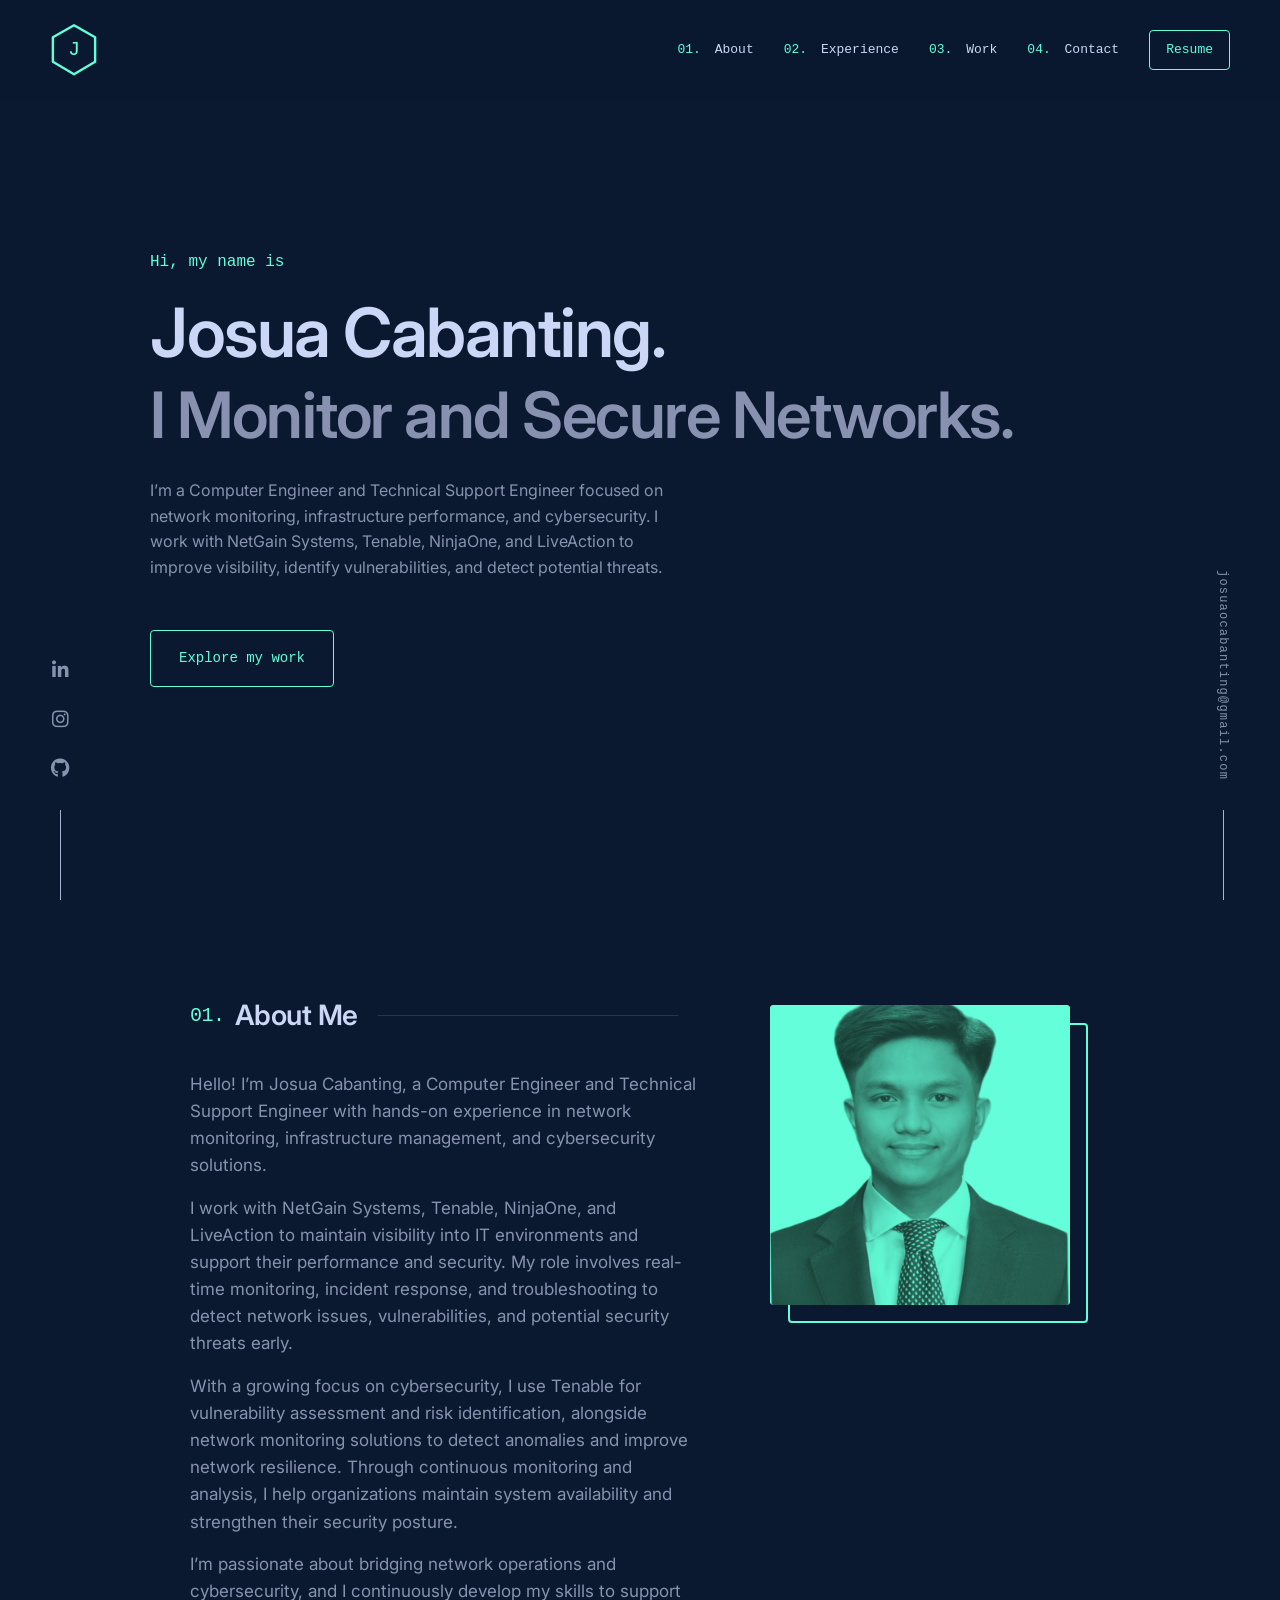
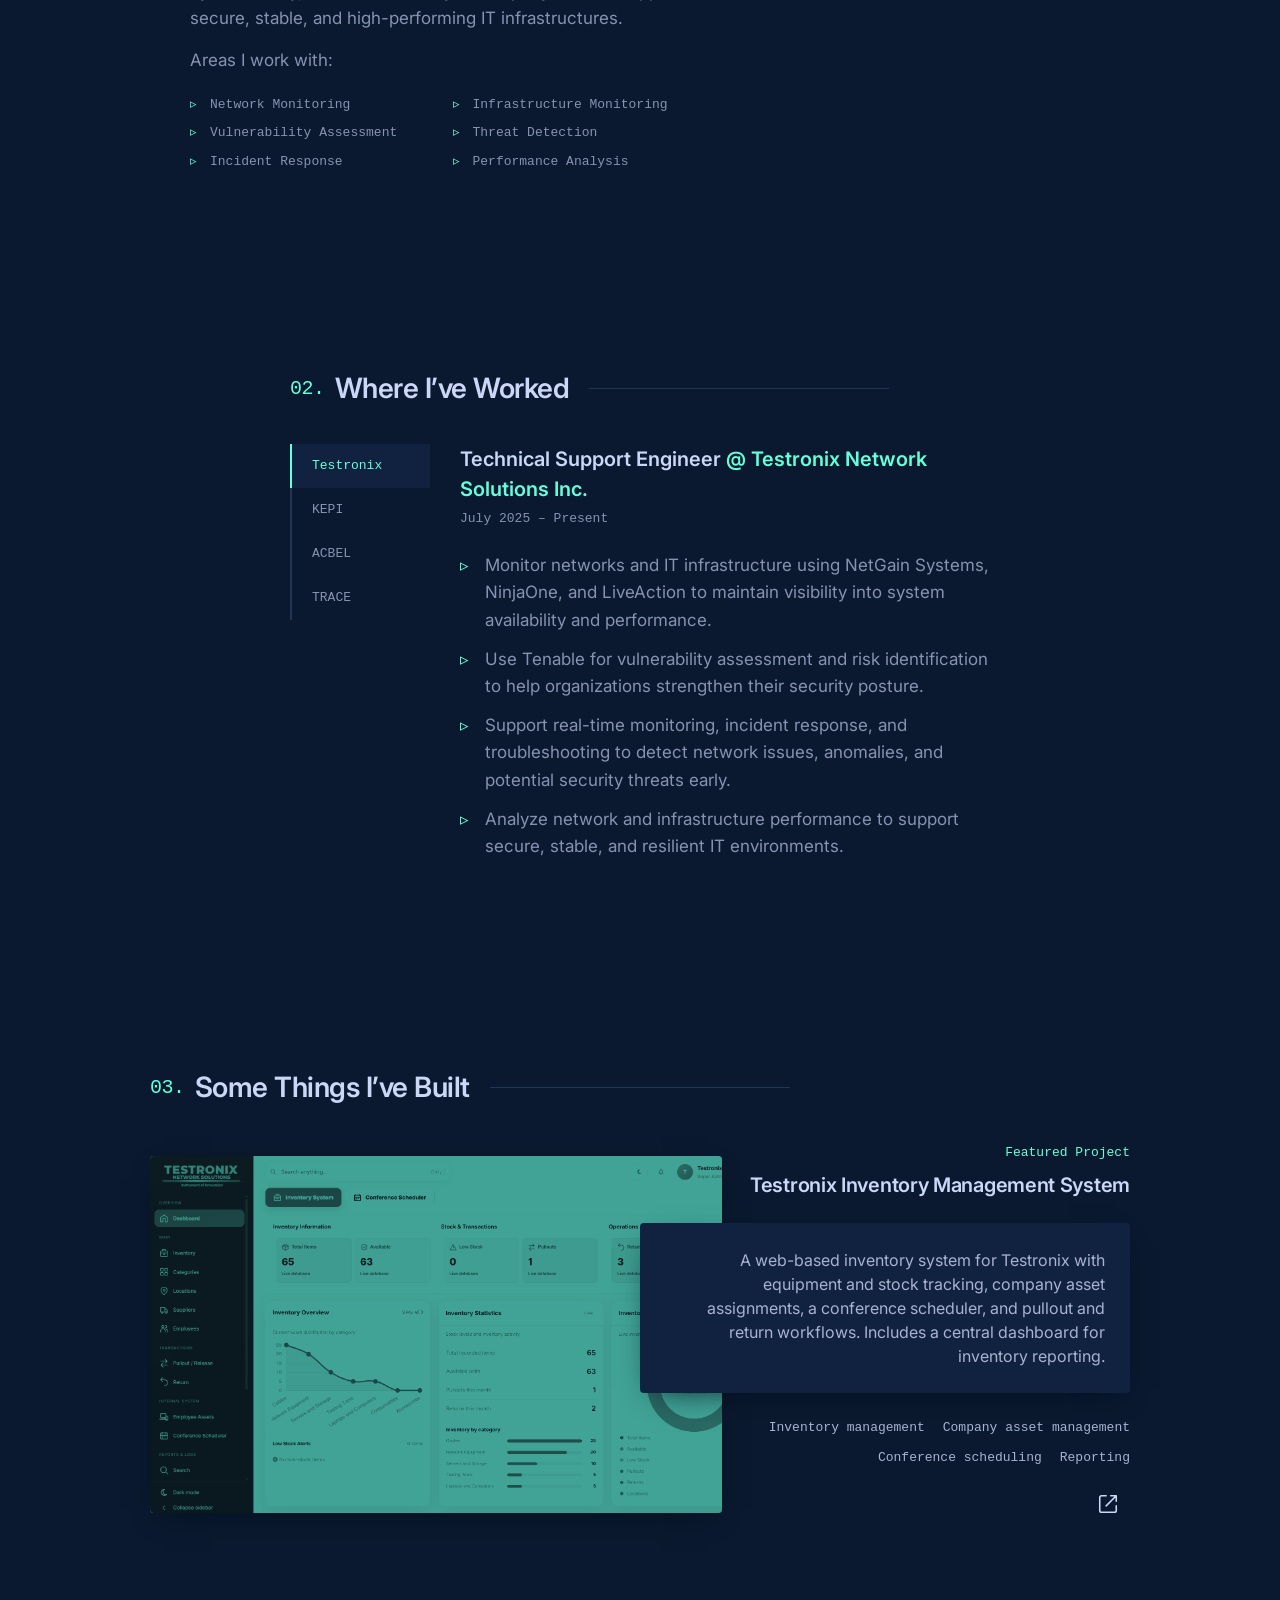
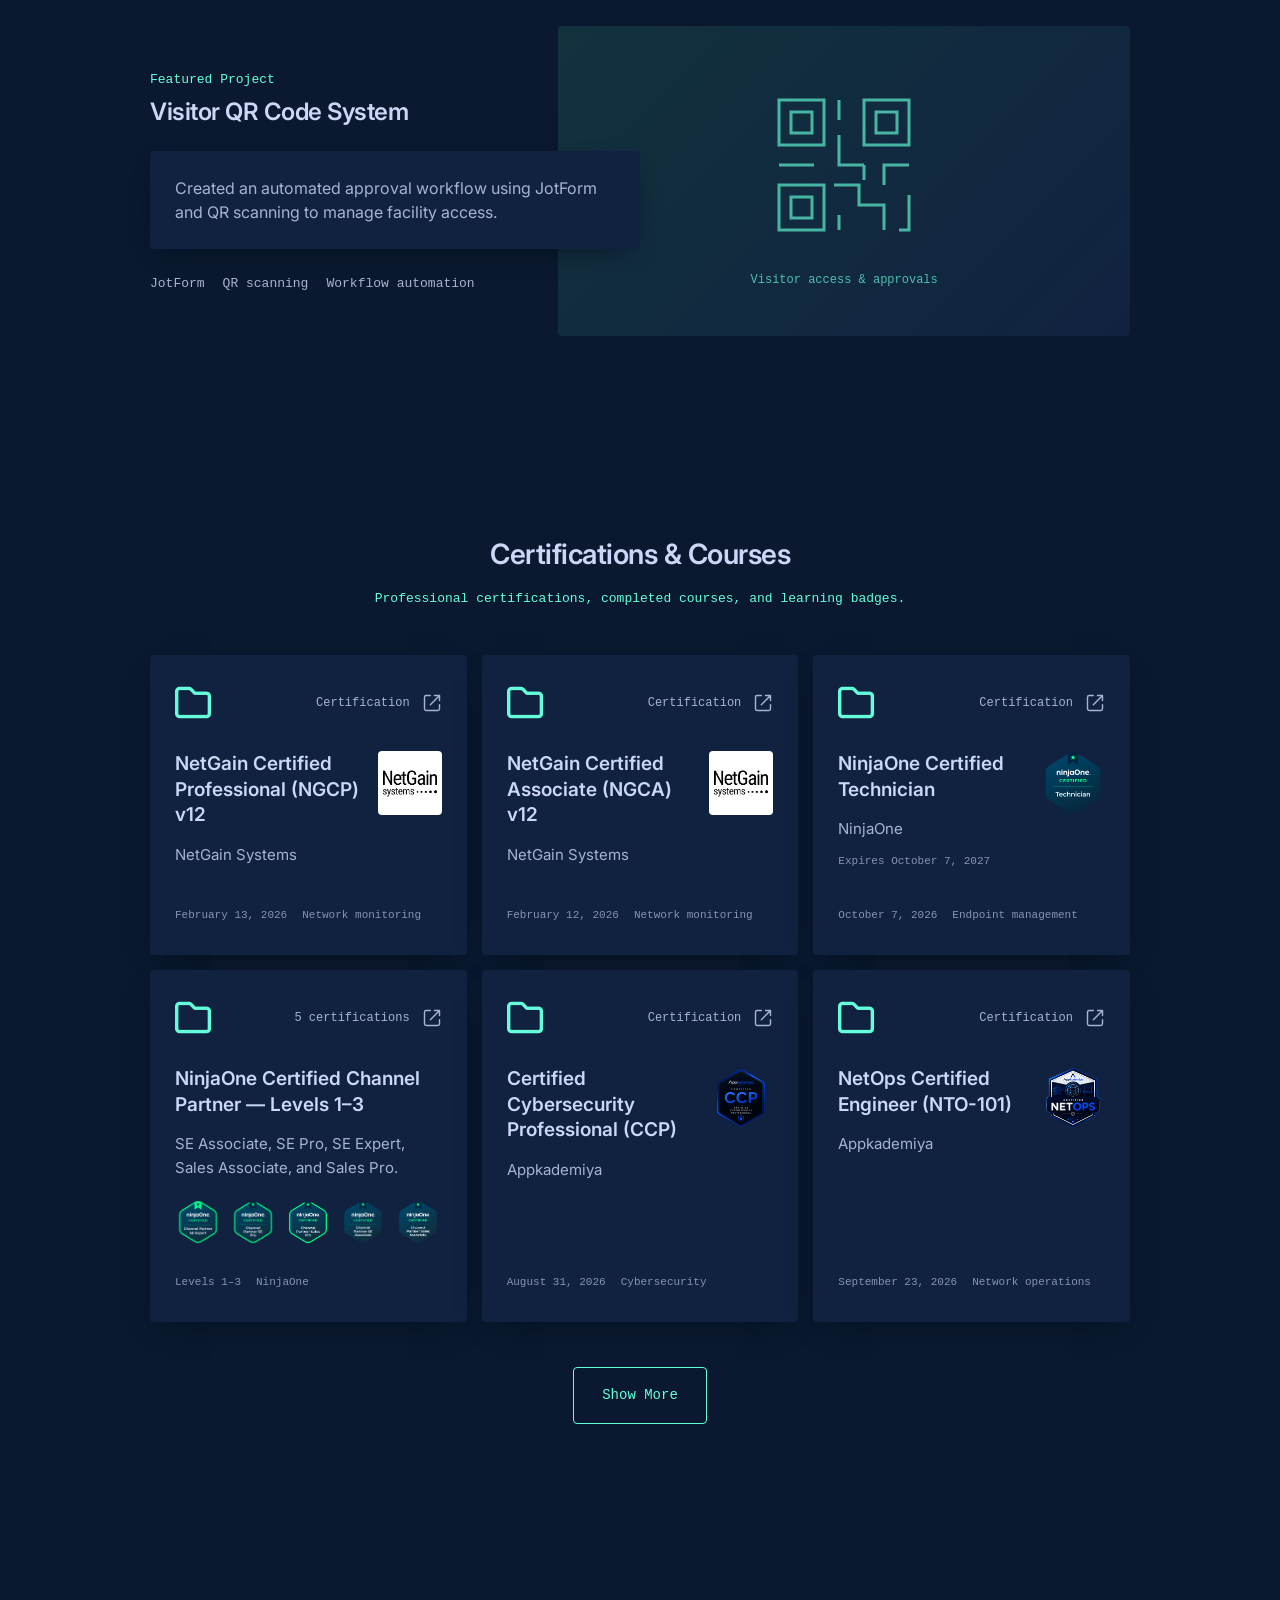
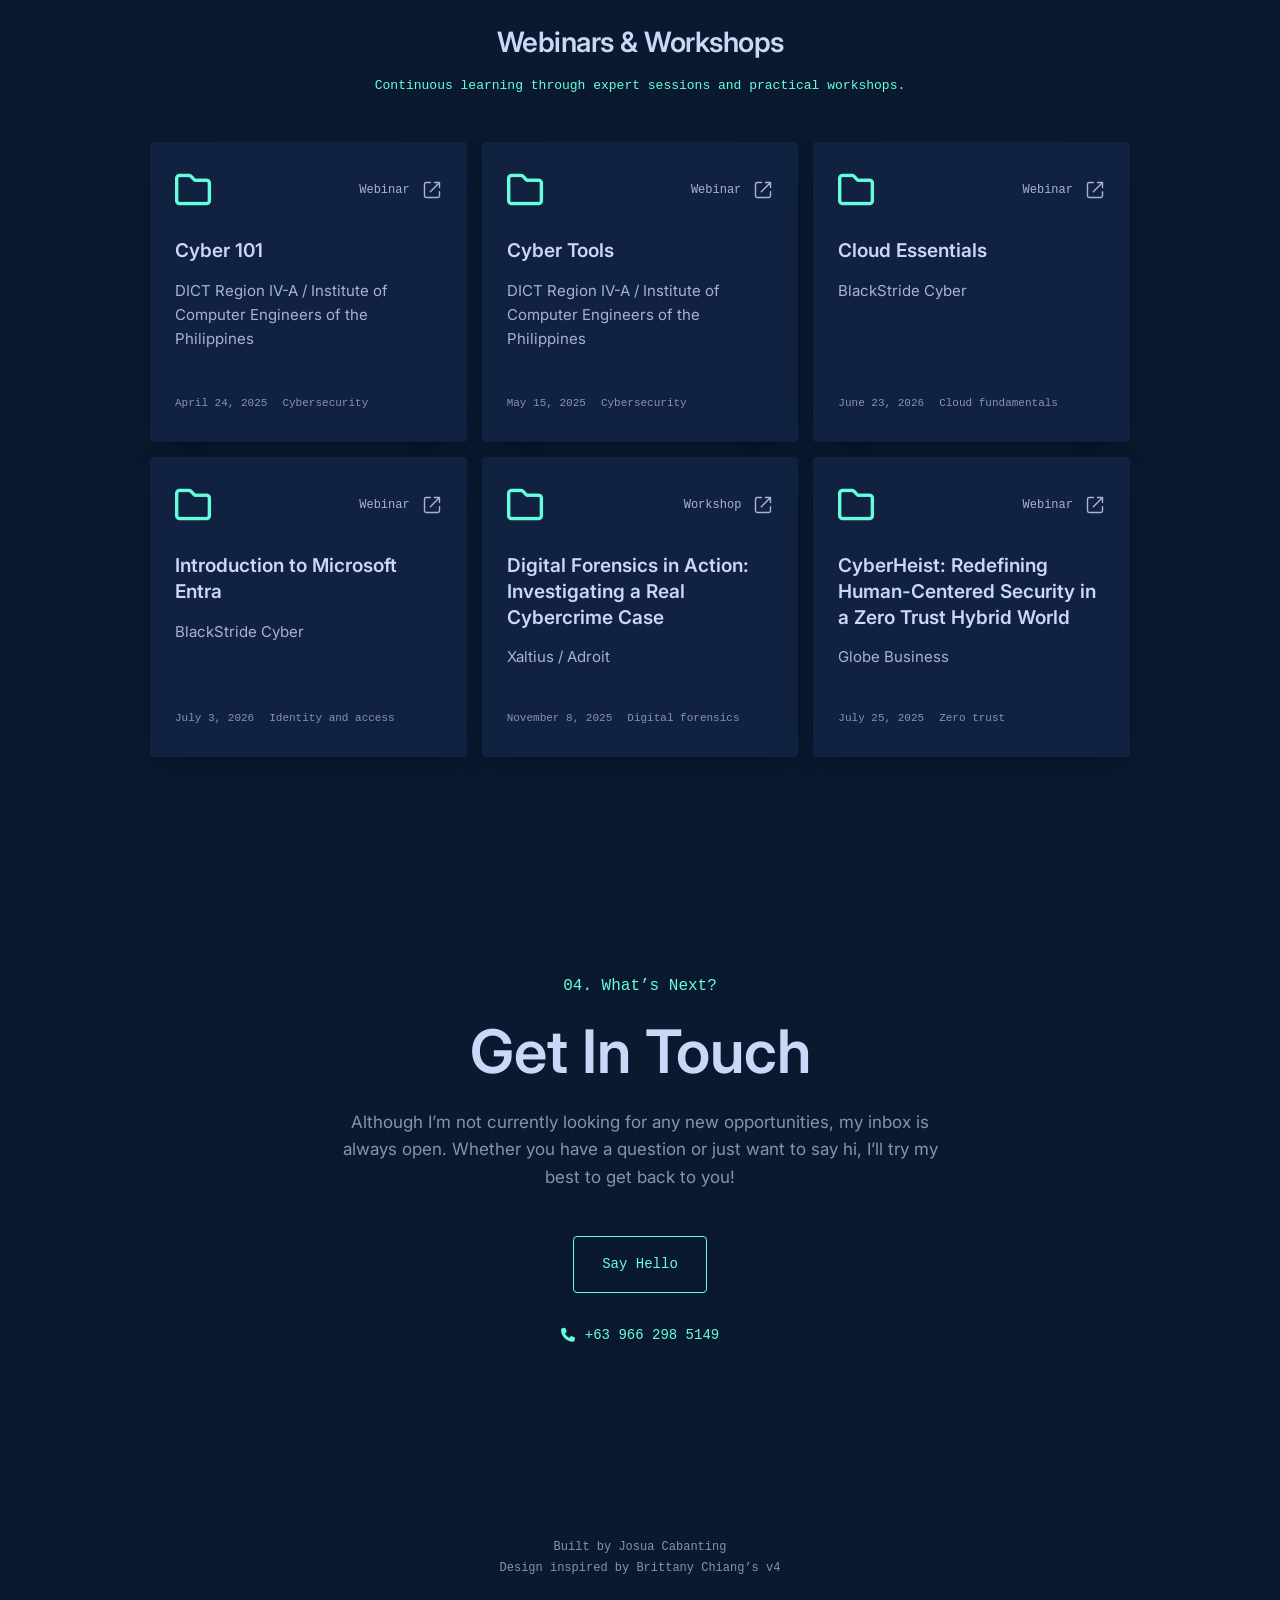
==== commit fe05e10e: "Add files via upload commit" ====
--- a/index.html
+++ b/index.html
@@ -202,136 +202,70 @@
       <p class="credential-status">Expires October 7, 2027</p></div><img class="credential-badge" src="assets/certificates/NINJAONE/badge_technician.png" alt="NinjaOne Certified Technician badge" width="64" height="64" loading="lazy" decoding="async" /></div>
       <ul class="credential-meta"><li>October 7, 2026</li><li>Endpoint management</li></ul>
     </a>
-    <a class="credential-card" href="assets/certificates/NINJAONE/level_3_ninjaone_certified_channel_partner_se_expert.png" target="_blank" rel="noopener noreferrer" aria-label="View Level 3: NinjaOne Certified Channel Partner SE Expert certificate image (opens in a new tab)">
-      <div class="credential-card-top"><i class="far fa-folder" aria-hidden="true"></i><span class="credential-card-kind">Certification<svg viewBox="0 0 24 24" fill="none" stroke="currentColor" stroke-width="1.7" stroke-linecap="round" stroke-linejoin="round" aria-hidden="true"><path d="M15 3h6v6M10 14 21 3M21 14v5a2 2 0 0 1-2 2H5a2 2 0 0 1-2-2V5a2 2 0 0 1 2-2h5"/></svg></span></div>
-      <div class="credential-content"><div class="credential-text"><h3>Level 3: NinjaOne Certified Channel Partner SE Expert</h3>
-      <p>NinjaOne</p>
-      <p class="credential-status">Expires September 26, 2027</p></div><img class="credential-badge" src="assets/certificates/NINJAONE/badge_se_expert.png" alt="Level 3: NinjaOne Certified Channel Partner SE Expert badge" width="64" height="64" loading="lazy" decoding="async" /></div>
-      <ul class="credential-meta"><li>September 26, 2025</li><li>Solutions engineering</li></ul>
-    </a>
-    <a class="credential-card" href="assets/certificates/NINJAONE/level_2_ninjaone_certified_channel_partner_se_pro.png" target="_blank" rel="noopener noreferrer" aria-label="View Level 2: NinjaOne Certified Channel Partner SE Pro certificate image (opens in a new tab)">
-      <div class="credential-card-top"><i class="far fa-folder" aria-hidden="true"></i><span class="credential-card-kind">Certification<svg viewBox="0 0 24 24" fill="none" stroke="currentColor" stroke-width="1.7" stroke-linecap="round" stroke-linejoin="round" aria-hidden="true"><path d="M15 3h6v6M10 14 21 3M21 14v5a2 2 0 0 1-2 2H5a2 2 0 0 1-2-2V5a2 2 0 0 1 2-2h5"/></svg></span></div>
-      <div class="credential-content"><div class="credential-text"><h3>Level 2: NinjaOne Certified Channel Partner SE Pro</h3>
-      <p>NinjaOne</p>
-      <p class="credential-status">Expires September 5, 2027</p></div><img class="credential-badge" src="assets/certificates/NINJAONE/badge_se_pro.png" alt="Level 2: NinjaOne Certified Channel Partner SE Pro badge" width="64" height="64" loading="lazy" decoding="async" /></div>
-      <ul class="credential-meta"><li>September 5, 2025</li><li>Solutions engineering</li></ul>
-    </a>
-    <a class="credential-card" href="assets/certificates/NINJAONE/level_2_ninjaone_certified_channel_partner_sales_pro.png" target="_blank" rel="noopener noreferrer" aria-label="View Level 2: NinjaOne Certified Channel Partner Sales Pro certificate image (opens in a new tab)">
-      <div class="credential-card-top"><i class="far fa-folder" aria-hidden="true"></i><span class="credential-card-kind">Certification<svg viewBox="0 0 24 24" fill="none" stroke="currentColor" stroke-width="1.7" stroke-linecap="round" stroke-linejoin="round" aria-hidden="true"><path d="M15 3h6v6M10 14 21 3M21 14v5a2 2 0 0 1-2 2H5a2 2 0 0 1-2-2V5a2 2 0 0 1 2-2h5"/></svg></span></div>
-      <div class="credential-content"><div class="credential-text"><h3>Level 2: NinjaOne Certified Channel Partner Sales Pro</h3>
-      <p>NinjaOne</p>
-      <p class="credential-status">Expires July 28, 2027</p></div><img class="credential-badge" src="assets/certificates/NINJAONE/badge_sales_pro.png" alt="Level 2: NinjaOne Certified Channel Partner Sales Pro badge" width="64" height="64" loading="lazy" decoding="async" /></div>
-      <ul class="credential-meta"><li>July 29, 2025</li><li>Partner sales</li></ul>
-    </a>
-    <a class="credential-card" href="assets/certificates/NINJAONE/level_1_ninjaone_certified_channel_partner_se_associate.png" target="_blank" rel="noopener noreferrer" aria-label="View Level 1: NinjaOne Certified Channel Partner SE Associate certificate image (opens in a new tab)">
-      <div class="credential-card-top"><i class="far fa-folder" aria-hidden="true"></i><span class="credential-card-kind">Certification<svg viewBox="0 0 24 24" fill="none" stroke="currentColor" stroke-width="1.7" stroke-linecap="round" stroke-linejoin="round" aria-hidden="true"><path d="M15 3h6v6M10 14 21 3M21 14v5a2 2 0 0 1-2 2H5a2 2 0 0 1-2-2V5a2 2 0 0 1 2-2h5"/></svg></span></div>
-      <div class="credential-content"><div class="credential-text"><h3>Level 1: NinjaOne Certified Channel Partner SE Associate</h3>
-      <p>NinjaOne</p>
-      <p class="credential-status">Expires August 11, 2027</p></div><img class="credential-badge" src="assets/certificates/NINJAONE/badge_se_associate.png" alt="Level 1: NinjaOne Certified Channel Partner SE Associate badge" width="64" height="64" loading="lazy" decoding="async" /></div>
-      <ul class="credential-meta"><li>August 11, 2025</li><li>Solutions engineering</li></ul>
-    </a>
-    <a class="credential-card" href="assets/certificates/NINJAONE/level_1_ninjaone_certified_channel_partner_sales_associate.png" target="_blank" rel="noopener noreferrer" aria-label="View Level 1: NinjaOne Certified Channel Partner Sales Associate certificate image (opens in a new tab)">
-      <div class="credential-card-top"><i class="far fa-folder" aria-hidden="true"></i><span class="credential-card-kind">Certification<svg viewBox="0 0 24 24" fill="none" stroke="currentColor" stroke-width="1.7" stroke-linecap="round" stroke-linejoin="round" aria-hidden="true"><path d="M15 3h6v6M10 14 21 3M21 14v5a2 2 0 0 1-2 2H5a2 2 0 0 1-2-2V5a2 2 0 0 1 2-2h5"/></svg></span></div>
-      <div class="credential-content"><div class="credential-text"><h3>Level 1: NinjaOne Certified Channel Partner Sales Associate</h3>
-      <p>NinjaOne</p>
-      <p class="credential-status">Expires July 28, 2027</p></div><img class="credential-badge" src="assets/certificates/NINJAONE/badge_sales_associate.png" alt="Level 1: NinjaOne Certified Channel Partner Sales Associate badge" width="64" height="64" loading="lazy" decoding="async" /></div>
-      <ul class="credential-meta"><li>July 28, 2025</li><li>Partner sales</li></ul>
-    </a>
+    <a class="credential-card" href="ninjaone-certifications.html" target="_blank" rel="noopener noreferrer" aria-label="View all five NinjaOne channel partner certifications, Levels 1 to 3 (opens in a new tab)">
+      <div class="credential-card-top"><i class="far fa-folder" aria-hidden="true"></i><span class="credential-card-kind">5 certifications<svg viewBox="0 0 24 24" fill="none" stroke="currentColor" stroke-width="1.7" stroke-linecap="round" stroke-linejoin="round" aria-hidden="true"><path d="M15 3h6v6M10 14 21 3M21 14v5a2 2 0 0 1-2 2H5a2 2 0 0 1-2-2V5a2 2 0 0 1 2-2h5"/></svg></span></div>
+      <h3>NinjaOne Certified Channel Partner — Levels 1–3</h3>
+      <p>SE Associate, SE Pro, SE Expert, Sales Associate, and Sales Pro.</p>
+      <div class="credential-badge-set"><img src="assets/certificates/NINJAONE/badge_se_expert.png" alt="Level 3: NinjaOne Certified Channel Partner SE Expert badge" width="44" height="44" loading="lazy" decoding="async" /><img src="assets/certificates/NINJAONE/badge_se_pro.png" alt="Level 2: NinjaOne Certified Channel Partner SE Pro badge" width="44" height="44" loading="lazy" decoding="async" /><img src="assets/certificates/NINJAONE/badge_sales_pro.png" alt="Level 2: NinjaOne Certified Channel Partner Sales Pro badge" width="44" height="44" loading="lazy" decoding="async" /><img src="assets/certificates/NINJAONE/badge_se_associate.png" alt="Level 1: NinjaOne Certified Channel Partner SE Associate badge" width="44" height="44" loading="lazy" decoding="async" /><img src="assets/certificates/NINJAONE/badge_sales_associate.png" alt="Level 1: NinjaOne Certified Channel Partner Sales Associate badge" width="44" height="44" loading="lazy" decoding="async" /></div>
+      <ul class="credential-meta"><li>Levels 1–3</li><li>NinjaOne</li></ul>
+    </a>
+    
+    
+    
+    
     <a class="credential-card" href="assets/certificates/Appkademiya/Certified%20Cybersecurity%20Professional%20(CCP).pdf" target="_blank" rel="noopener noreferrer" aria-label="View Certified Cybersecurity Professional (CCP) certificate PDF (opens in a new tab)">
       <div class="credential-card-top"><i class="far fa-folder" aria-hidden="true"></i><span class="credential-card-kind">Certification<svg viewBox="0 0 24 24" fill="none" stroke="currentColor" stroke-width="1.7" stroke-linecap="round" stroke-linejoin="round" aria-hidden="true"><path d="M15 3h6v6M10 14 21 3M21 14v5a2 2 0 0 1-2 2H5a2 2 0 0 1-2-2V5a2 2 0 0 1 2-2h5"/></svg></span></div>
-      <h3>Certified Cybersecurity Professional (CCP)</h3>
-      <p>Appkademiya</p>
+      <div class="credential-content"><div class="credential-text"><h3>Certified Cybersecurity Professional (CCP)</h3>
+      <p>Appkademiya</p></div><img class="credential-badge" src="assets/certificates/Appkademiya/badge-ccp.png" alt="Certified Cybersecurity Professional (CCP) badge" width="64" height="64" loading="lazy" decoding="async" /></div>
       
       <ul class="credential-meta"><li>August 31, 2026</li><li>Cybersecurity</li></ul>
     </a>
     <a class="credential-card" href="assets/certificates/Appkademiya/NetOps%20Certified%20Engineer%20(NTO-101).pdf" target="_blank" rel="noopener noreferrer" aria-label="View NetOps Certified Engineer (NTO-101) certificate PDF (opens in a new tab)">
       <div class="credential-card-top"><i class="far fa-folder" aria-hidden="true"></i><span class="credential-card-kind">Certification<svg viewBox="0 0 24 24" fill="none" stroke="currentColor" stroke-width="1.7" stroke-linecap="round" stroke-linejoin="round" aria-hidden="true"><path d="M15 3h6v6M10 14 21 3M21 14v5a2 2 0 0 1-2 2H5a2 2 0 0 1-2-2V5a2 2 0 0 1 2-2h5"/></svg></span></div>
-      <h3>NetOps Certified Engineer (NTO-101)</h3>
-      <p>Appkademiya</p>
+      <div class="credential-content"><div class="credential-text"><h3>NetOps Certified Engineer (NTO-101)</h3>
+      <p>Appkademiya</p></div><img class="credential-badge" src="assets/certificates/Appkademiya/badge-netops.png" alt="NetOps Certified Engineer (NTO-101) badge" width="64" height="64" loading="lazy" decoding="async" /></div>
       
       <ul class="credential-meta"><li>September 23, 2026</li><li>Network operations</li></ul>
     </a>
     <a class="credential-card" href="assets/certificates/TENABLE/Tenable%20Edge_2020_Advance%20Web%20Application%20Scanning.pdf" target="_blank" rel="noopener noreferrer" aria-label="View Advanced Web Application Scanning certificate PDF (opens in a new tab)">
       <div class="credential-card-top"><i class="far fa-folder" aria-hidden="true"></i><span class="credential-card-kind">Training<svg viewBox="0 0 24 24" fill="none" stroke="currentColor" stroke-width="1.7" stroke-linecap="round" stroke-linejoin="round" aria-hidden="true"><path d="M15 3h6v6M10 14 21 3M21 14v5a2 2 0 0 1-2 2H5a2 2 0 0 1-2-2V5a2 2 0 0 1 2-2h5"/></svg></span></div>
-      <h3>Advanced Web Application Scanning</h3>
-      <p>Tenable</p>
+      <div class="credential-content"><div class="credential-text"><h3>Advanced Web Application Scanning</h3>
+      <p>Tenable</p></div><img class="credential-badge credential-logo" src="assets/certificates/TENABLE/badge-web-application-scanning.png" alt="Advanced Web Application Scanning logo" width="64" height="64" loading="lazy" decoding="async" /></div>
       
       <ul class="credential-meta"><li>August 21, 2025</li><li>Web application security</li></ul>
     </a>
     <a class="credential-card" href="assets/certificates/LINUX%20FOUNDATION/Cybersecurity%20Essentials%20LFC108.pdf" target="_blank" rel="noopener noreferrer" aria-label="View Cybersecurity Essentials (LFC108) certificate PDF (opens in a new tab)">
       <div class="credential-card-top"><i class="far fa-folder" aria-hidden="true"></i><span class="credential-card-kind">Course<svg viewBox="0 0 24 24" fill="none" stroke="currentColor" stroke-width="1.7" stroke-linecap="round" stroke-linejoin="round" aria-hidden="true"><path d="M15 3h6v6M10 14 21 3M21 14v5a2 2 0 0 1-2 2H5a2 2 0 0 1-2-2V5a2 2 0 0 1 2-2h5"/></svg></span></div>
-      <h3>Cybersecurity Essentials (LFC108)</h3>
-      <p>The Linux Foundation</p>
+      <div class="credential-content"><div class="credential-text"><h3>Cybersecurity Essentials (LFC108)</h3>
+      <p>The Linux Foundation</p></div><img class="credential-badge" src="assets/certificates/LINUX%20FOUNDATION/badge-lfc108.png" alt="Cybersecurity Essentials (LFC108) badge" width="64" height="64" loading="lazy" decoding="async" /></div>
       
       <ul class="credential-meta"><li>October 28, 2025</li><li>Cybersecurity</li></ul>
     </a>
     <a class="credential-card" href="assets/certificates/LINUX%20FOUNDATION/Introduction%20to%20Linux%20(LFS101).pdf" target="_blank" rel="noopener noreferrer" aria-label="View Introduction to Linux (LFS101) certificate PDF (opens in a new tab)">
       <div class="credential-card-top"><i class="far fa-folder" aria-hidden="true"></i><span class="credential-card-kind">Course<svg viewBox="0 0 24 24" fill="none" stroke="currentColor" stroke-width="1.7" stroke-linecap="round" stroke-linejoin="round" aria-hidden="true"><path d="M15 3h6v6M10 14 21 3M21 14v5a2 2 0 0 1-2 2H5a2 2 0 0 1-2-2V5a2 2 0 0 1 2-2h5"/></svg></span></div>
-      <h3>Introduction to Linux (LFS101)</h3>
-      <p>The Linux Foundation</p>
+      <div class="credential-content"><div class="credential-text"><h3>Introduction to Linux (LFS101)</h3>
+      <p>The Linux Foundation</p></div><img class="credential-badge" src="assets/certificates/LINUX%20FOUNDATION/badge-lfs101.png" alt="Introduction to Linux (LFS101) badge" width="64" height="64" loading="lazy" decoding="async" /></div>
       
       <ul class="credential-meta"><li>August 24, 2025</li><li>Linux</li></ul>
     </a>
-    <a class="credential-card" href="assets/certificates/CISCO%20NETWORKING%20ACADEMY/Network%20Addressing%20and%20Basic%20Troubleshooting%20Certificate.pdf" target="_blank" rel="noopener noreferrer" aria-label="View Network Addressing and Basic Troubleshooting certificate PDF (opens in a new tab)">
-      <div class="credential-card-top"><i class="far fa-folder" aria-hidden="true"></i><span class="credential-card-kind">Course<svg viewBox="0 0 24 24" fill="none" stroke="currentColor" stroke-width="1.7" stroke-linecap="round" stroke-linejoin="round" aria-hidden="true"><path d="M15 3h6v6M10 14 21 3M21 14v5a2 2 0 0 1-2 2H5a2 2 0 0 1-2-2V5a2 2 0 0 1 2-2h5"/></svg></span></div>
-      <div class="credential-content"><div class="credential-text"><h3>Network Addressing and Basic Troubleshooting</h3>
-      <p>Cisco Networking Academy / DICT-ITU DTC Initiative</p></div><img class="credential-badge" src="assets/certificates/CISCO%20NETWORKING%20ACADEMY%20BADGE/Network%20Addressing%20and%20Basic%20Troubleshooting%20Badge.png" alt="Network Addressing and Basic Troubleshooting badge" width="64" height="64" loading="lazy" decoding="async" /></div>
-      
-      <ul class="credential-meta"><li>May 18, 2025</li><li>Networking</li></ul>
-    </a>
-    <a class="credential-card" href="assets/certificates/CISCO%20NETWORKING%20ACADEMY/Networking%20Basics%20Certificate.pdf" target="_blank" rel="noopener noreferrer" aria-label="View Networking Basics certificate PDF (opens in a new tab)">
-      <div class="credential-card-top"><i class="far fa-folder" aria-hidden="true"></i><span class="credential-card-kind">Course<svg viewBox="0 0 24 24" fill="none" stroke="currentColor" stroke-width="1.7" stroke-linecap="round" stroke-linejoin="round" aria-hidden="true"><path d="M15 3h6v6M10 14 21 3M21 14v5a2 2 0 0 1-2 2H5a2 2 0 0 1-2-2V5a2 2 0 0 1 2-2h5"/></svg></span></div>
-      <div class="credential-content"><div class="credential-text"><h3>Networking Basics</h3>
-      <p>Cisco Networking Academy</p></div><img class="credential-badge" src="assets/certificates/CISCO%20NETWORKING%20ACADEMY%20BADGE/Networking%20Basics%20Badge.png" alt="Networking Basics badge" width="64" height="64" loading="lazy" decoding="async" /></div>
-      
-      <ul class="credential-meta"><li>May 20, 2025</li><li>Networking</li></ul>
-    </a>
-    <a class="credential-card" href="assets/certificates/CISCO%20NETWORKING%20ACADEMY/Operating%20System%20Basics.pdf" target="_blank" rel="noopener noreferrer" aria-label="View Operating Systems Basics certificate PDF (opens in a new tab)">
-      <div class="credential-card-top"><i class="far fa-folder" aria-hidden="true"></i><span class="credential-card-kind">Course<svg viewBox="0 0 24 24" fill="none" stroke="currentColor" stroke-width="1.7" stroke-linecap="round" stroke-linejoin="round" aria-hidden="true"><path d="M15 3h6v6M10 14 21 3M21 14v5a2 2 0 0 1-2 2H5a2 2 0 0 1-2-2V5a2 2 0 0 1 2-2h5"/></svg></span></div>
-      <div class="credential-content"><div class="credential-text"><h3>Operating Systems Basics</h3>
-      <p>Cisco Networking Academy</p></div><img class="credential-badge" src="assets/certificates/CISCO%20NETWORKING%20ACADEMY%20BADGE/Operating%20System%20Basics%20Badge.png" alt="Operating Systems Basics badge" width="64" height="64" loading="lazy" decoding="async" /></div>
-      
-      <ul class="credential-meta"><li>April 22, 2025</li><li>Operating systems</li></ul>
-    </a>
-    <a class="credential-card" href="assets/certificates/CISCO%20NETWORKING%20ACADEMY/Computer%20Hardware%20Basics.pdf" target="_blank" rel="noopener noreferrer" aria-label="View Computer Hardware Basics certificate PDF (opens in a new tab)">
-      <div class="credential-card-top"><i class="far fa-folder" aria-hidden="true"></i><span class="credential-card-kind">Course<svg viewBox="0 0 24 24" fill="none" stroke="currentColor" stroke-width="1.7" stroke-linecap="round" stroke-linejoin="round" aria-hidden="true"><path d="M15 3h6v6M10 14 21 3M21 14v5a2 2 0 0 1-2 2H5a2 2 0 0 1-2-2V5a2 2 0 0 1 2-2h5"/></svg></span></div>
-      <div class="credential-content"><div class="credential-text"><h3>Computer Hardware Basics</h3>
-      <p>Cisco Networking Academy</p></div><img class="credential-badge" src="assets/certificates/CISCO%20NETWORKING%20ACADEMY%20BADGE/Computer%20Hardware%20Basics.png" alt="Computer Hardware Basics badge" width="64" height="64" loading="lazy" decoding="async" /></div>
-      
-      <ul class="credential-meta"><li>November 11, 2023</li><li>Hardware</li></ul>
-    </a>
-    <a class="credential-card" href="assets/certificates/CISCO%20NETWORKING%20ACADEMY/HTML%20Essentials%20Certificate.pdf" target="_blank" rel="noopener noreferrer" aria-label="View HTML Essentials certificate PDF (opens in a new tab)">
-      <div class="credential-card-top"><i class="far fa-folder" aria-hidden="true"></i><span class="credential-card-kind">Course<svg viewBox="0 0 24 24" fill="none" stroke="currentColor" stroke-width="1.7" stroke-linecap="round" stroke-linejoin="round" aria-hidden="true"><path d="M15 3h6v6M10 14 21 3M21 14v5a2 2 0 0 1-2 2H5a2 2 0 0 1-2-2V5a2 2 0 0 1 2-2h5"/></svg></span></div>
-      <div class="credential-content"><div class="credential-text"><h3>HTML Essentials</h3>
-      <p>Cisco Networking Academy</p></div><img class="credential-badge" src="assets/certificates/CISCO%20NETWORKING%20ACADEMY%20BADGE/HTML%20Essentials%20Badge.png" alt="HTML Essentials badge" width="64" height="64" loading="lazy" decoding="async" /></div>
-      
-      <ul class="credential-meta"><li>May 6, 2025</li><li>Web development</li></ul>
-    </a>
-    <a class="credential-card" href="assets/certificates/CISCO%20NETWORKING%20ACADEMY/Introduction%20to%20Data%20Science.pdf" target="_blank" rel="noopener noreferrer" aria-label="View Introduction to Data Science certificate PDF (opens in a new tab)">
-      <div class="credential-card-top"><i class="far fa-folder" aria-hidden="true"></i><span class="credential-card-kind">Course<svg viewBox="0 0 24 24" fill="none" stroke="currentColor" stroke-width="1.7" stroke-linecap="round" stroke-linejoin="round" aria-hidden="true"><path d="M15 3h6v6M10 14 21 3M21 14v5a2 2 0 0 1-2 2H5a2 2 0 0 1-2-2V5a2 2 0 0 1 2-2h5"/></svg></span></div>
-      <div class="credential-content"><div class="credential-text"><h3>Introduction to Data Science</h3>
-      <p>Cisco Networking Academy</p></div><img class="credential-badge" src="assets/certificates/CISCO%20NETWORKING%20ACADEMY%20BADGE/Introduction%20to%20Data%20Science-Badge.png" alt="Introduction to Data Science badge" width="64" height="64" loading="lazy" decoding="async" /></div>
-      
-      <ul class="credential-meta"><li>November 11, 2023</li><li>Data science</li></ul>
-    </a>
-    <a class="credential-card" href="assets/certificates/CISCO%20NETWORKING%20ACADEMY/Introduction%20to%20Modern%20AI%20Certficate.pdf" target="_blank" rel="noopener noreferrer" aria-label="View Introduction to Modern AI certificate PDF (opens in a new tab)">
-      <div class="credential-card-top"><i class="far fa-folder" aria-hidden="true"></i><span class="credential-card-kind">Course<svg viewBox="0 0 24 24" fill="none" stroke="currentColor" stroke-width="1.7" stroke-linecap="round" stroke-linejoin="round" aria-hidden="true"><path d="M15 3h6v6M10 14 21 3M21 14v5a2 2 0 0 1-2 2H5a2 2 0 0 1-2-2V5a2 2 0 0 1 2-2h5"/></svg></span></div>
-      <div class="credential-content"><div class="credential-text"><h3>Introduction to Modern AI</h3>
-      <p>Cisco Networking Academy</p></div><img class="credential-badge" src="assets/certificates/CISCO%20NETWORKING%20ACADEMY%20BADGE/Introduction%20to%20Modern%20AI%20Badge.png" alt="Introduction to Modern AI badge" width="64" height="64" loading="lazy" decoding="async" /></div>
-      
-      <ul class="credential-meta"><li>May 9, 2025</li><li>Artificial intelligence</li></ul>
-    </a>
-    <a class="credential-card" href="assets/certificates/KC7/KC7Foundation-Rap%20Beef.pdf" target="_blank" rel="noopener noreferrer" aria-label="View Rap Beef: Cybersecurity Investigation certificate PDF (opens in a new tab)">
-      <div class="credential-card-top"><i class="far fa-folder" aria-hidden="true"></i><span class="credential-card-kind">Course<svg viewBox="0 0 24 24" fill="none" stroke="currentColor" stroke-width="1.7" stroke-linecap="round" stroke-linejoin="round" aria-hidden="true"><path d="M15 3h6v6M10 14 21 3M21 14v5a2 2 0 0 1-2 2H5a2 2 0 0 1-2-2V5a2 2 0 0 1 2-2h5"/></svg></span></div>
-      <h3>Rap Beef: Cybersecurity Investigation</h3>
-      <p>KC7 Foundation</p>
-      
-      <ul class="credential-meta"><li>October 28, 2025</li><li>Threat detection</li></ul>
-    </a>
+    <a class="credential-card" href="cisco-netacad-certifications.html" target="_blank" rel="noopener noreferrer" aria-label="View all seven Cisco Networking Academy course certificates (opens in a new tab)">
+      <div class="credential-card-top"><i class="far fa-folder" aria-hidden="true"></i><span class="credential-card-kind">7 courses<svg viewBox="0 0 24 24" fill="none" stroke="currentColor" stroke-width="1.7" stroke-linecap="round" stroke-linejoin="round" aria-hidden="true"><path d="M15 3h6v6M10 14 21 3M21 14v5a2 2 0 0 1-2 2H5a2 2 0 0 1-2-2V5a2 2 0 0 1 2-2h5"/></svg></span></div>
+      <h3>Cisco Networking Academy</h3>
+      <p>Completed courses in networking, operating systems, hardware, HTML, data science, and artificial intelligence.</p>
+      <div class="credential-badge-set"><img src="assets/certificates/CISCO%20NETWORKING%20ACADEMY%20BADGE/Network%20Addressing%20and%20Basic%20Troubleshooting%20Badge.png" alt="Network Addressing and Basic Troubleshooting badge" width="44" height="44" loading="lazy" decoding="async" /><img src="assets/certificates/CISCO%20NETWORKING%20ACADEMY%20BADGE/Networking%20Basics%20Badge.png" alt="Networking Basics badge" width="44" height="44" loading="lazy" decoding="async" /><img src="assets/certificates/CISCO%20NETWORKING%20ACADEMY%20BADGE/Operating%20System%20Basics%20Badge.png" alt="Operating Systems Basics badge" width="44" height="44" loading="lazy" decoding="async" /><img src="assets/certificates/CISCO%20NETWORKING%20ACADEMY%20BADGE/Computer%20Hardware%20Basics.png" alt="Computer Hardware Basics badge" width="44" height="44" loading="lazy" decoding="async" /><img src="assets/certificates/CISCO%20NETWORKING%20ACADEMY%20BADGE/HTML%20Essentials%20Badge.png" alt="HTML Essentials badge" width="44" height="44" loading="lazy" decoding="async" /><img src="assets/certificates/CISCO%20NETWORKING%20ACADEMY%20BADGE/Introduction%20to%20Data%20Science-Badge.png" alt="Introduction to Data Science badge" width="44" height="44" loading="lazy" decoding="async" /><img src="assets/certificates/CISCO%20NETWORKING%20ACADEMY%20BADGE/Introduction%20to%20Modern%20AI%20Badge.png" alt="Introduction to Modern AI badge" width="44" height="44" loading="lazy" decoding="async" /></div>
+      <ul class="credential-meta"><li>7 course certificates</li><li>NetAcad</li></ul>
+    </a>
+    
+    
+    
+    
+    
+    
+    
     <a class="credential-card" href="assets/certificates/AXIS/AXIS%20NETWORK%20AUDIOI%20ESSENTIALS.pdf" target="_blank" rel="noopener noreferrer" aria-label="View Axis Network Audio Essentials certificate PDF (opens in a new tab)">
       <div class="credential-card-top"><i class="far fa-folder" aria-hidden="true"></i><span class="credential-card-kind">Course<svg viewBox="0 0 24 24" fill="none" stroke="currentColor" stroke-width="1.7" stroke-linecap="round" stroke-linejoin="round" aria-hidden="true"><path d="M15 3h6v6M10 14 21 3M21 14v5a2 2 0 0 1-2 2H5a2 2 0 0 1-2-2V5a2 2 0 0 1 2-2h5"/></svg></span></div>
-      <h3>Axis Network Audio Essentials</h3>
-      <p>Axis Communications</p>
+      <div class="credential-content"><div class="credential-text"><h3>Axis Network Audio Essentials</h3>
+      <p>Axis Communications</p></div><img class="credential-badge credential-logo" src="assets/certificates/AXIS/badge-axis.png" alt="Axis Network Audio Essentials logo" width="64" height="64" loading="lazy" decoding="async" /></div>
       
       <ul class="credential-meta"><li>December 4, 2025</li><li>Network audio</li></ul>
     </a>
@@ -420,6 +354,7 @@
       best to get back to you!
     </p>
     <a href="mailto:josuaocabanting@gmail.com" class="contact-button">Say Hello</a>
+    <p class="contact-phone"><a href="tel:+639662985149" aria-label="Call Josua Cabanting at +63 966 298 5149"><i class="fas fa-phone" aria-hidden="true"></i> +63 966 298 5149</a></p>
   </div>
 </section>
 </main>
--- a/style.css
+++ b/style.css
@@ -141,6 +141,11 @@
 .credential-text { min-width: 0; }
 .credential-badge { width: 64px; height: 64px; object-fit: contain; border-radius: 4px; }
 .credential-logo { padding: 5px; background: #fff; }
+.credential-badge-set { display: grid; grid-template-columns: repeat(5, minmax(0, 1fr)); gap: 8px; margin-top: 20px; }
+.credential-badge-set img { width: 100%; height: 44px; object-fit: contain; }
+.credential-detail > .button { margin-bottom: 35px; }
+.credential-detail h1 { font-size: clamp(26px, 4vw, 42px); line-height: 1.2; }
+.credential-detail-intro { margin: 20px 0 40px; font-size: 16px; color: var(--light-slate); }
 .credential-card h3 { font-size: 19px; line-height: 1.35; margin-bottom: 15px; transition: color .2s; }
 .credential-card:hover h3, .credential-card:focus-visible h3, .credential-card:hover .credential-card-kind, .credential-card:focus-visible .credential-card-kind { color: var(--green); }
 .credential-card p { font-size: 15px; line-height: 1.6; color: var(--light-slate); }
@@ -155,6 +160,9 @@
 .contact-title { font-size: clamp(40px, 5vw, 60px); margin-bottom: 22px; }
 .contact-content p { font-size: 17px; }
 .contact-button { margin-top: 45px; }
+.contact-content .contact-phone { margin-top: 20px; font: 14px/1.6 var(--font-mono); }
+.contact-phone a { display: inline-flex; align-items: center; justify-content: center; gap: 10px; min-height: 44px; padding: 8px 12px; color: var(--green); }
+.contact-phone a:hover { text-decoration: underline; text-underline-offset: 4px; }
 footer { padding: 20px 24px 28px; text-align: center; font: 12px/1.8 var(--font-mono); }
 .social-icons, .email-container { position: fixed; bottom: 0; z-index: 20; }
 .social-icons { left: 40px; }
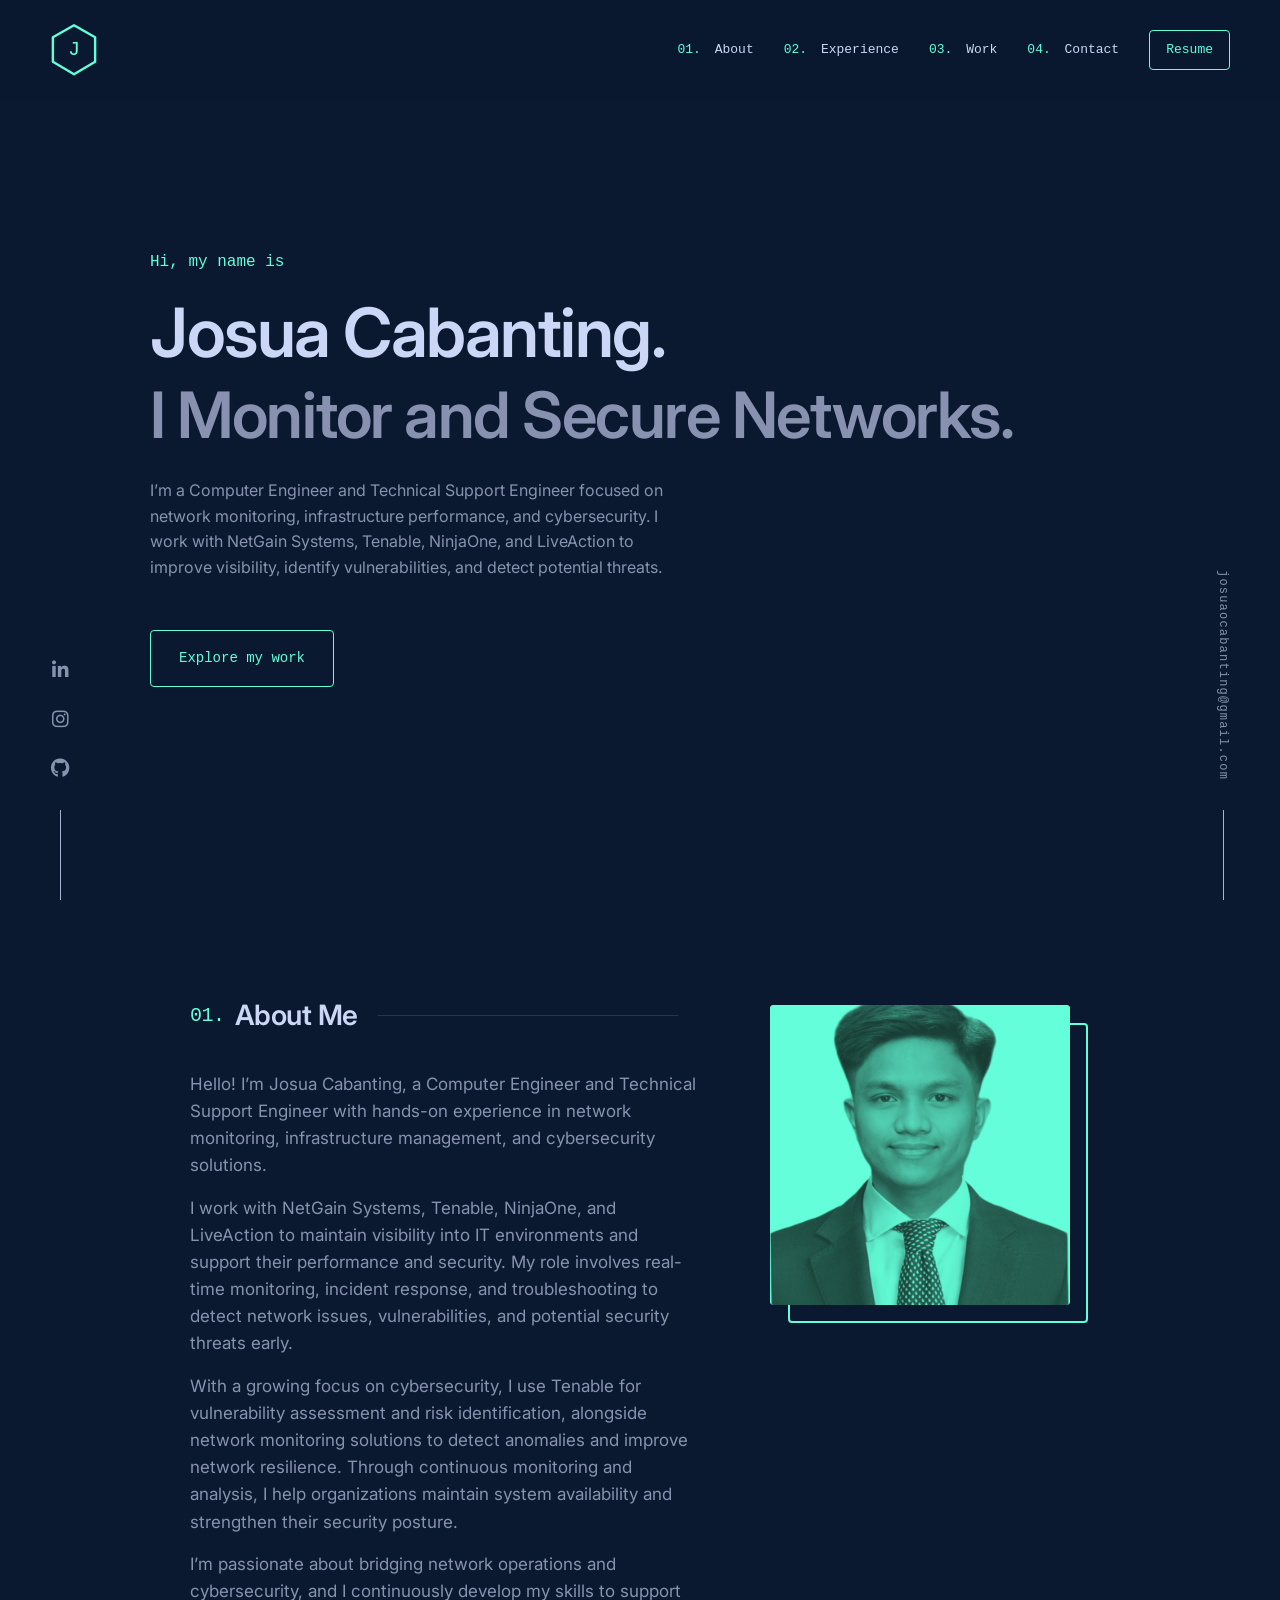
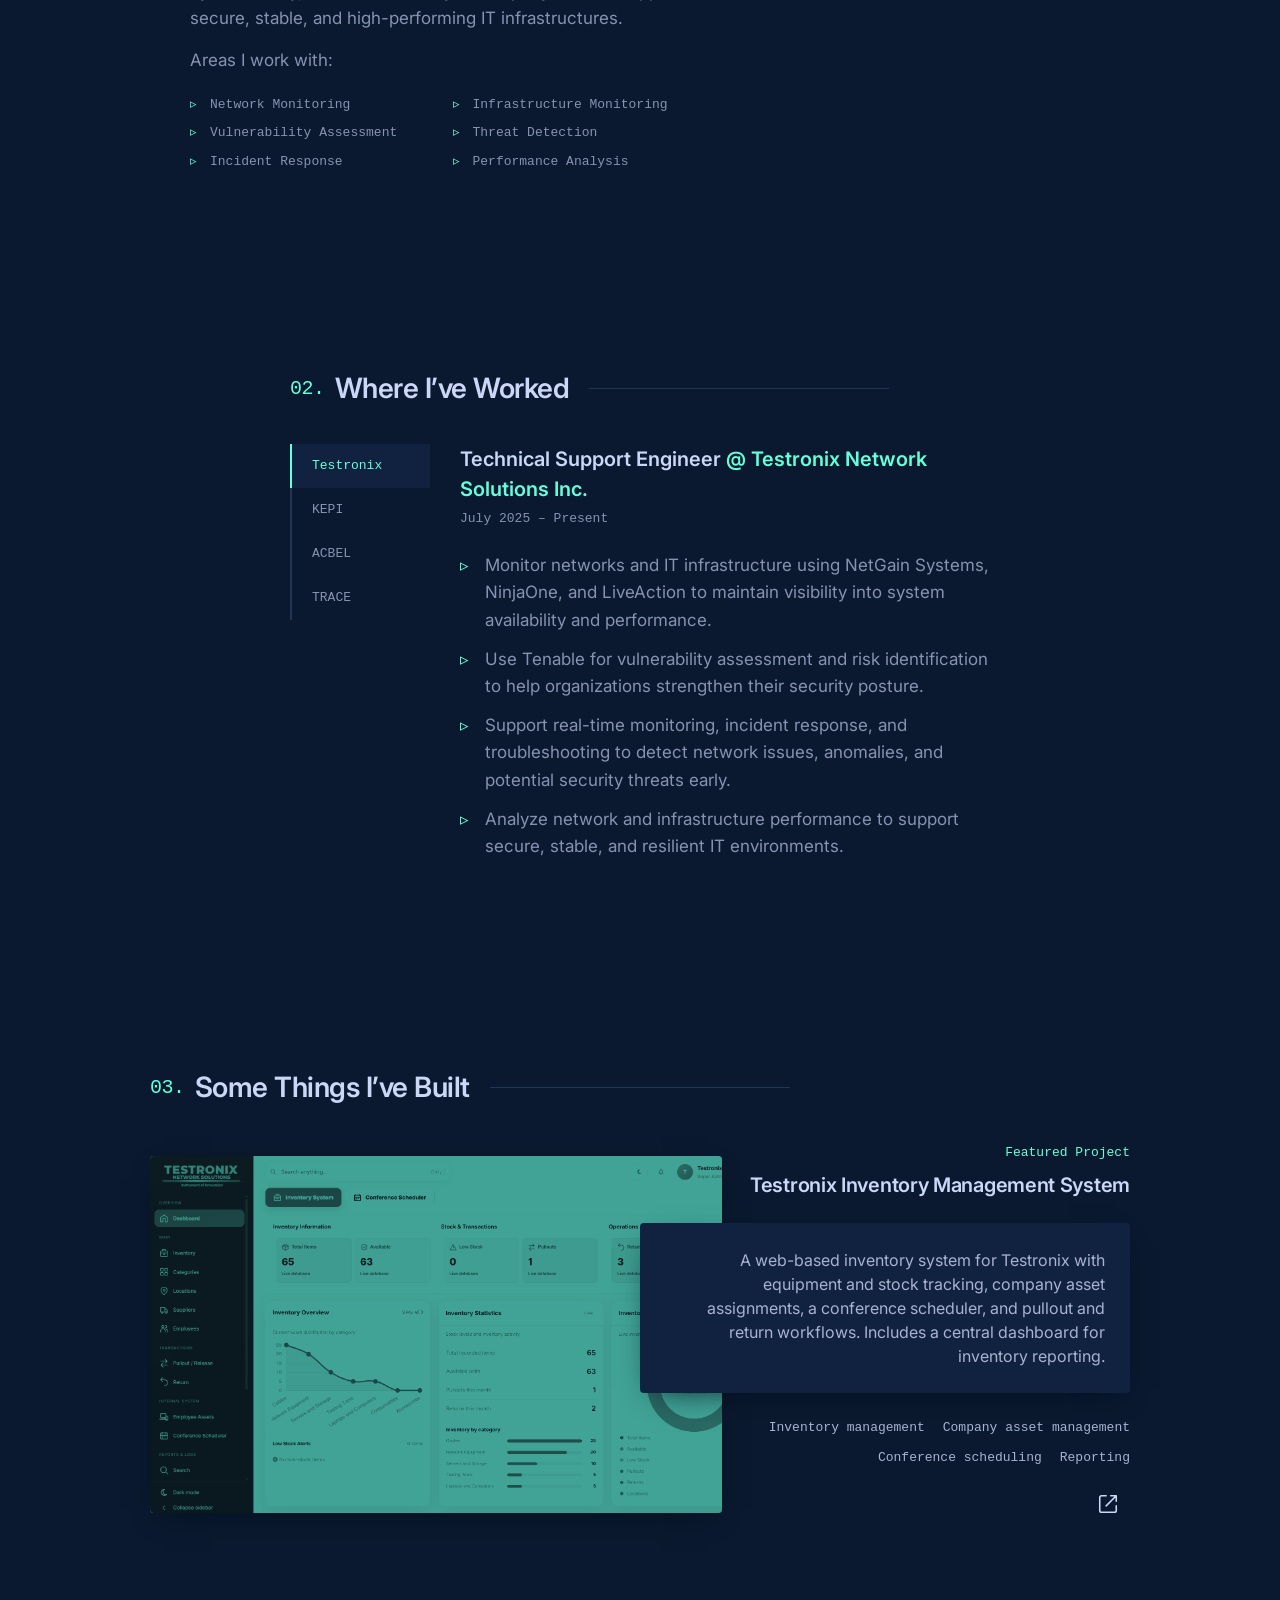
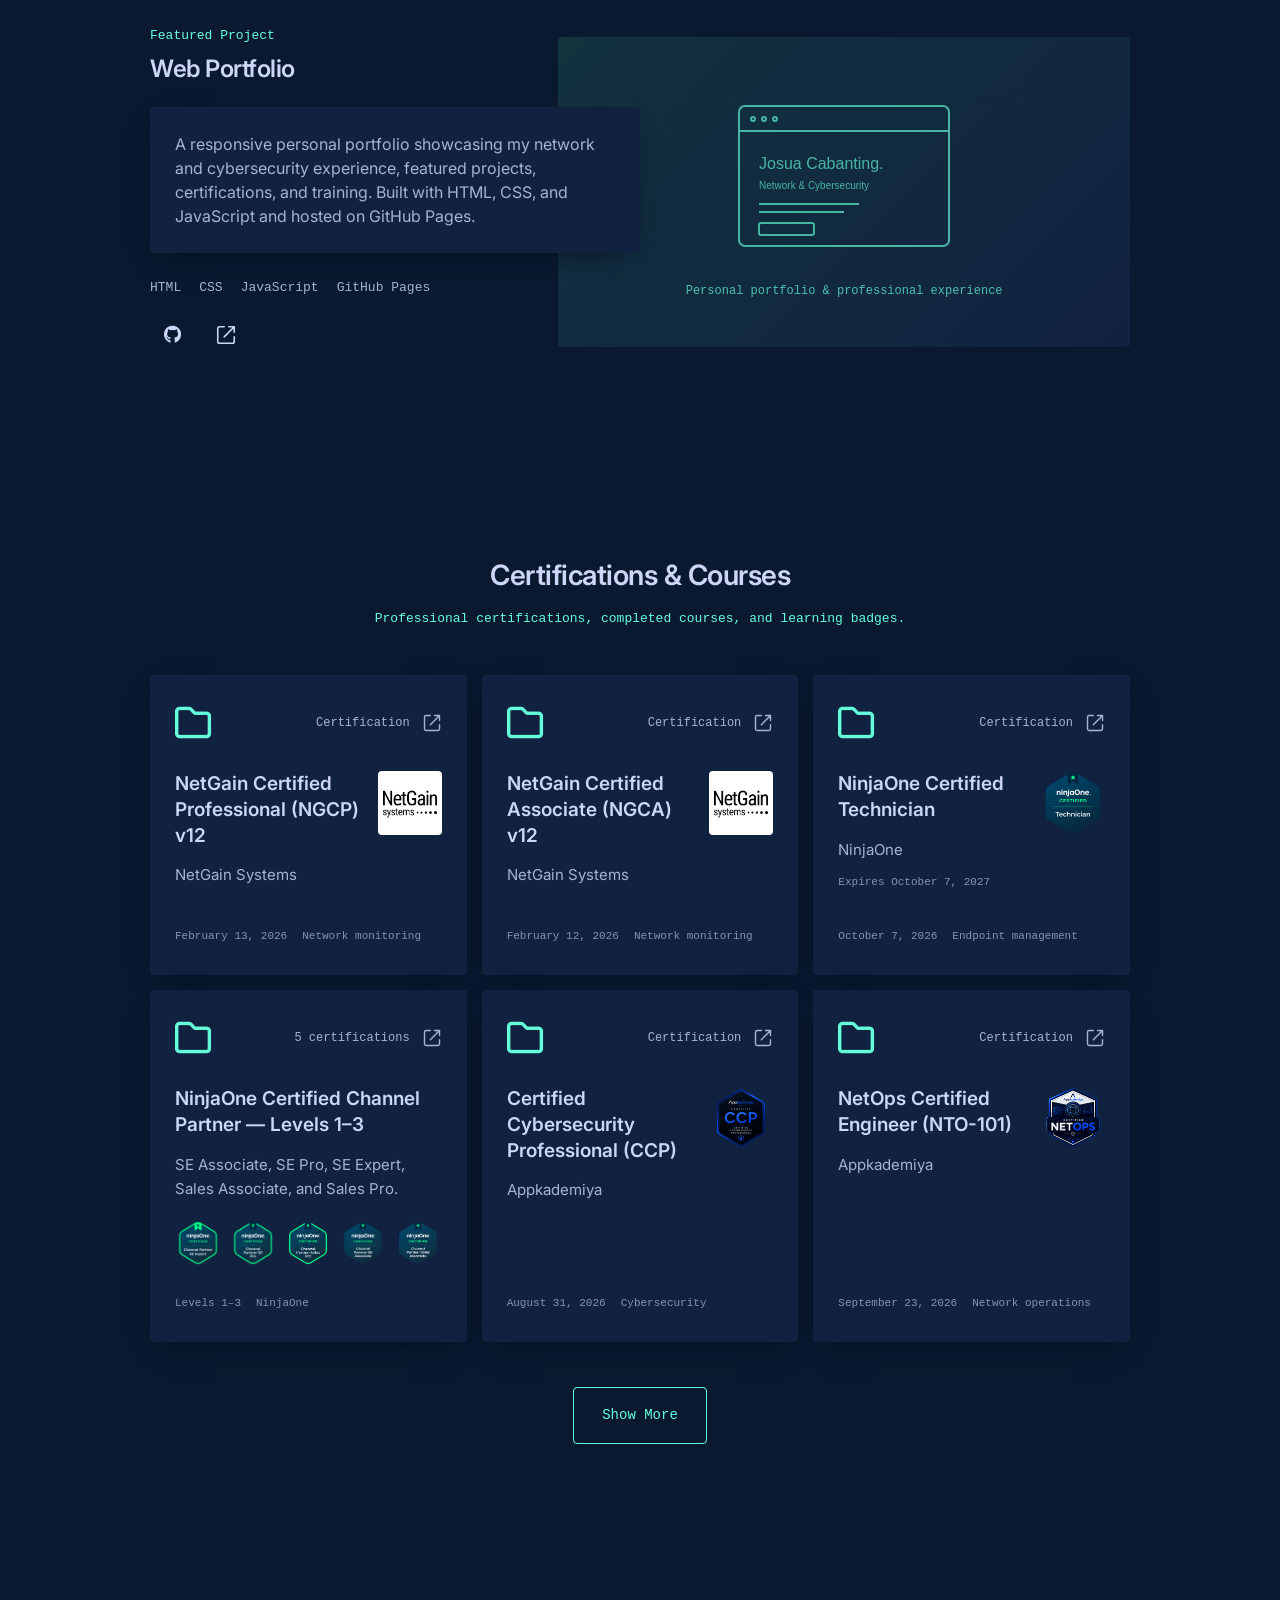
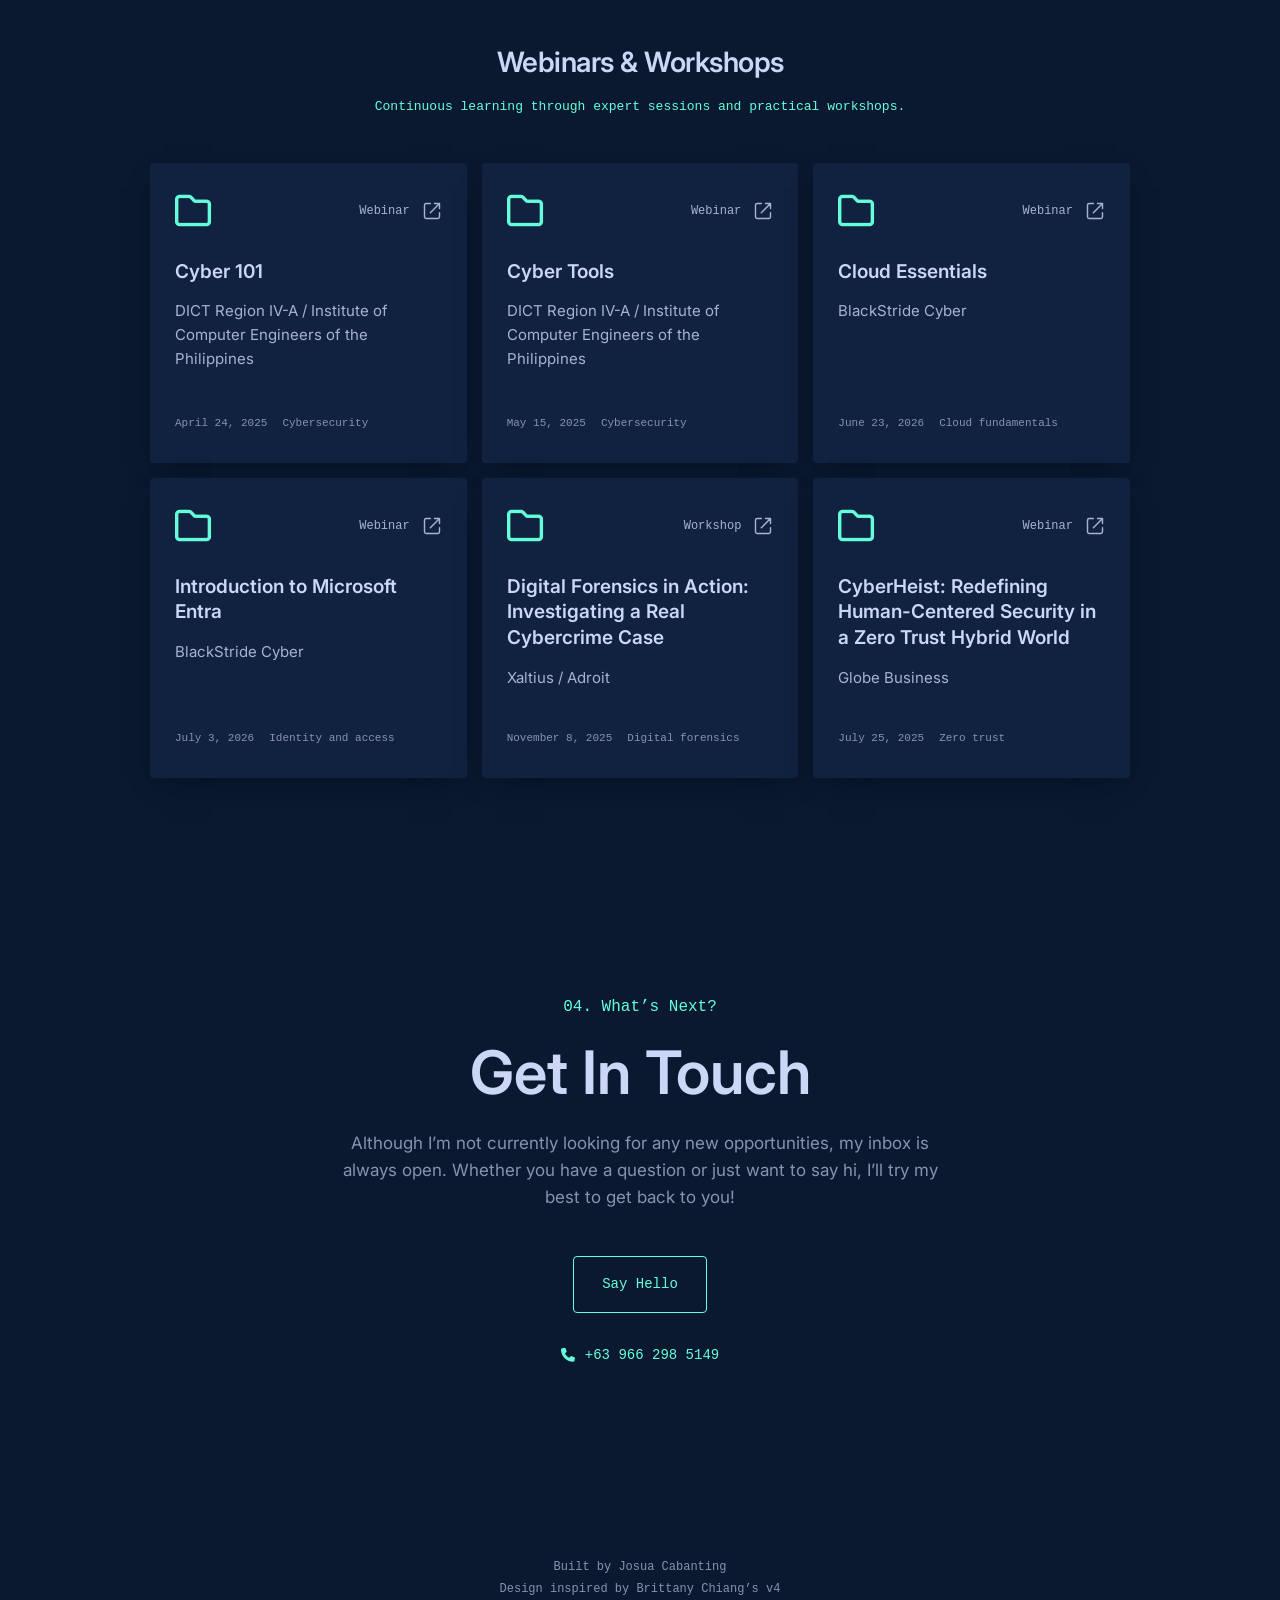
==== commit 29b74e05: "Add files via upload commit" ====
--- a/index.html
+++ b/index.html
@@ -5,7 +5,7 @@
   <meta name="viewport" content="width=device-width, initial-scale=1.0" />
   <title>Josua Cabanting | Technical Support Engineer | Network &amp; Cybersecurity</title>
   <meta name="description" content="Josua Cabanting, Computer Engineer and Technical Support Engineer focused on network monitoring, infrastructure performance, and cybersecurity with NetGain Systems, Tenable, NinjaOne, and LiveAction." />
-  <link rel="stylesheet" href="style.css" />
+  <link rel="stylesheet" href="style.css?v=20261014-badges" />
   <script src="script.js" defer></script>
   <link rel="stylesheet" href="https://cdnjs.cloudflare.com/ajax/libs/font-awesome/6.5.0/css/all.min.css" />
 </head>
@@ -163,15 +163,19 @@
     </div>
   </article>
   <article class="featured-project">
-    <div class="project-art" aria-hidden="true">
-      <svg viewBox="0 0 240 180" fill="none" stroke="currentColor" stroke-width="3"><path d="M55 25h45v45H55zM140 25h45v45h-45zM55 110h45v45H55z"/><path d="M67 37h21v21H67zM152 37h21v21h-21zM67 122h21v21H67zM115 25v20m0 15v30h25m-85 0h35m20 20h25v20h25v25m-45 0v-15m70-50h-25v20m25 10v35h-10m-35-65v15"/></svg>
-      <span>Visitor access &amp; approvals</span>
-    </div>
+    <a class="project-art" href="https://josuacabanting.github.io/" target="_blank" rel="noopener noreferrer" aria-label="Visit Josua Cabanting’s web portfolio">
+      <svg viewBox="0 0 240 180" fill="none" stroke="currentColor" stroke-width="2" aria-hidden="true"><rect x="15" y="20" width="210" height="140" rx="6"/><path d="M15 45h210"/><circle cx="29" cy="33" r="2"/><circle cx="40" cy="33" r="2"/><circle cx="51" cy="33" r="2"/><text x="35" y="83" fill="currentColor" stroke="none" font-size="16" font-family="sans-serif">Josua Cabanting.</text><text x="35" y="103" fill="currentColor" stroke="none" font-size="10" font-family="sans-serif">Network &amp; Cybersecurity</text><path d="M35 118h100m-100 8h85"/><rect x="35" y="137" width="55" height="12" rx="2"/></svg>
+      <span>Personal portfolio &amp; professional experience</span>
+    </a>
     <div class="project-content">
       <p class="project-eyebrow">Featured Project</p>
-      <h3>Visitor QR Code System</h3>
-      <div class="project-description"><p>Created an automated approval workflow using JotForm and QR scanning to manage facility access.</p></div>
-      <ul class="project-tags"><li>JotForm</li><li>QR scanning</li><li>Workflow automation</li></ul>
+      <h3><a href="https://josuacabanting.github.io/" target="_blank" rel="noopener noreferrer">Web Portfolio</a></h3>
+      <div class="project-description"><p>A responsive personal portfolio showcasing my network and cybersecurity experience, featured projects, certifications, and training. Built with HTML, CSS, and JavaScript and hosted on GitHub Pages.</p></div>
+      <ul class="project-tags"><li>HTML</li><li>CSS</li><li>JavaScript</li><li>GitHub Pages</li></ul>
+      <div class="project-links">
+        <a href="https://github.com/josuacabanting/josuacabanting.github.io" target="_blank" rel="noopener noreferrer" aria-label="View the web portfolio GitHub repository"><i class="fab fa-github" aria-hidden="true"></i></a>
+        <a href="https://josuacabanting.github.io/" target="_blank" rel="noopener noreferrer" aria-label="Visit the live web portfolio"><svg viewBox="0 0 24 24" fill="none" stroke="currentColor" stroke-width="1.7" stroke-linecap="round" stroke-linejoin="round" aria-hidden="true"><path d="M15 3h6v6M10 14 21 3M21 14v5a2 2 0 0 1-2 2H5a2 2 0 0 1-2-2V5a2 2 0 0 1 2-2h5"/></svg></a>
+      </div>
     </div>
   </article>
 </section>
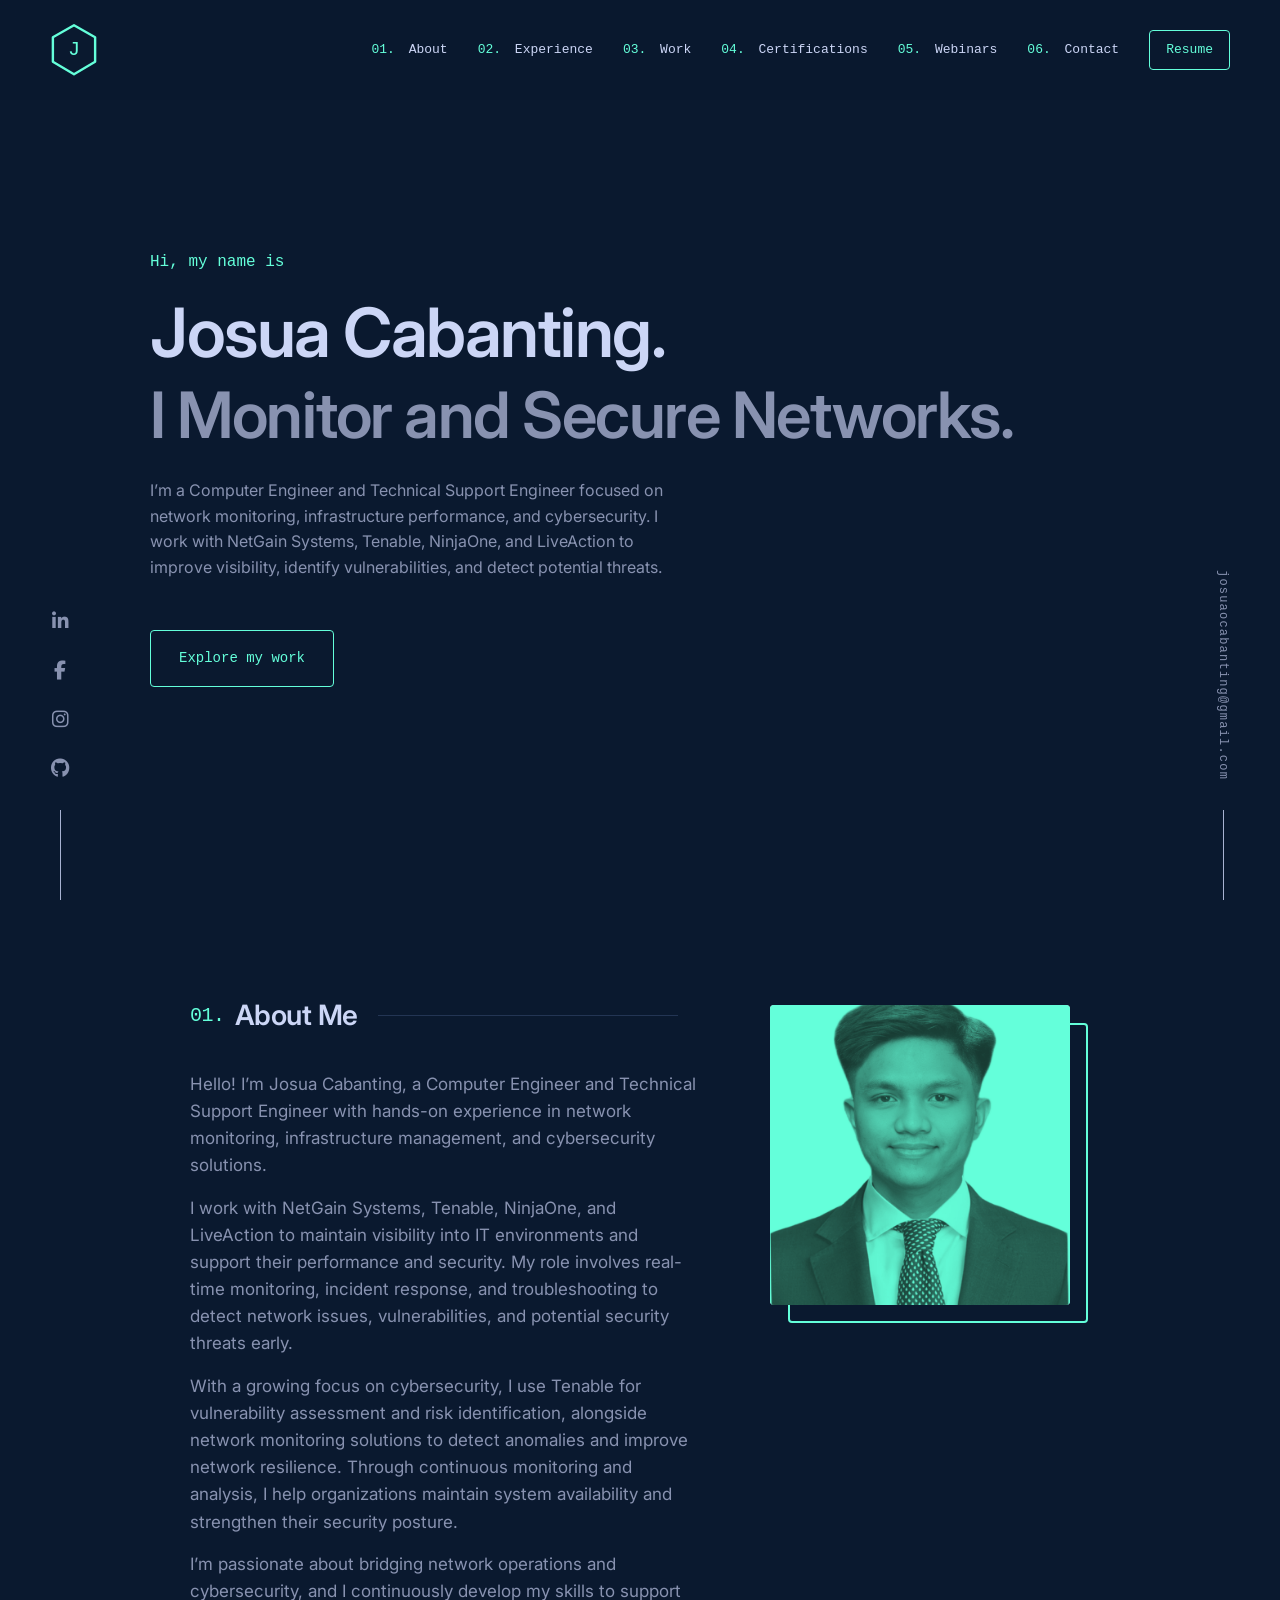
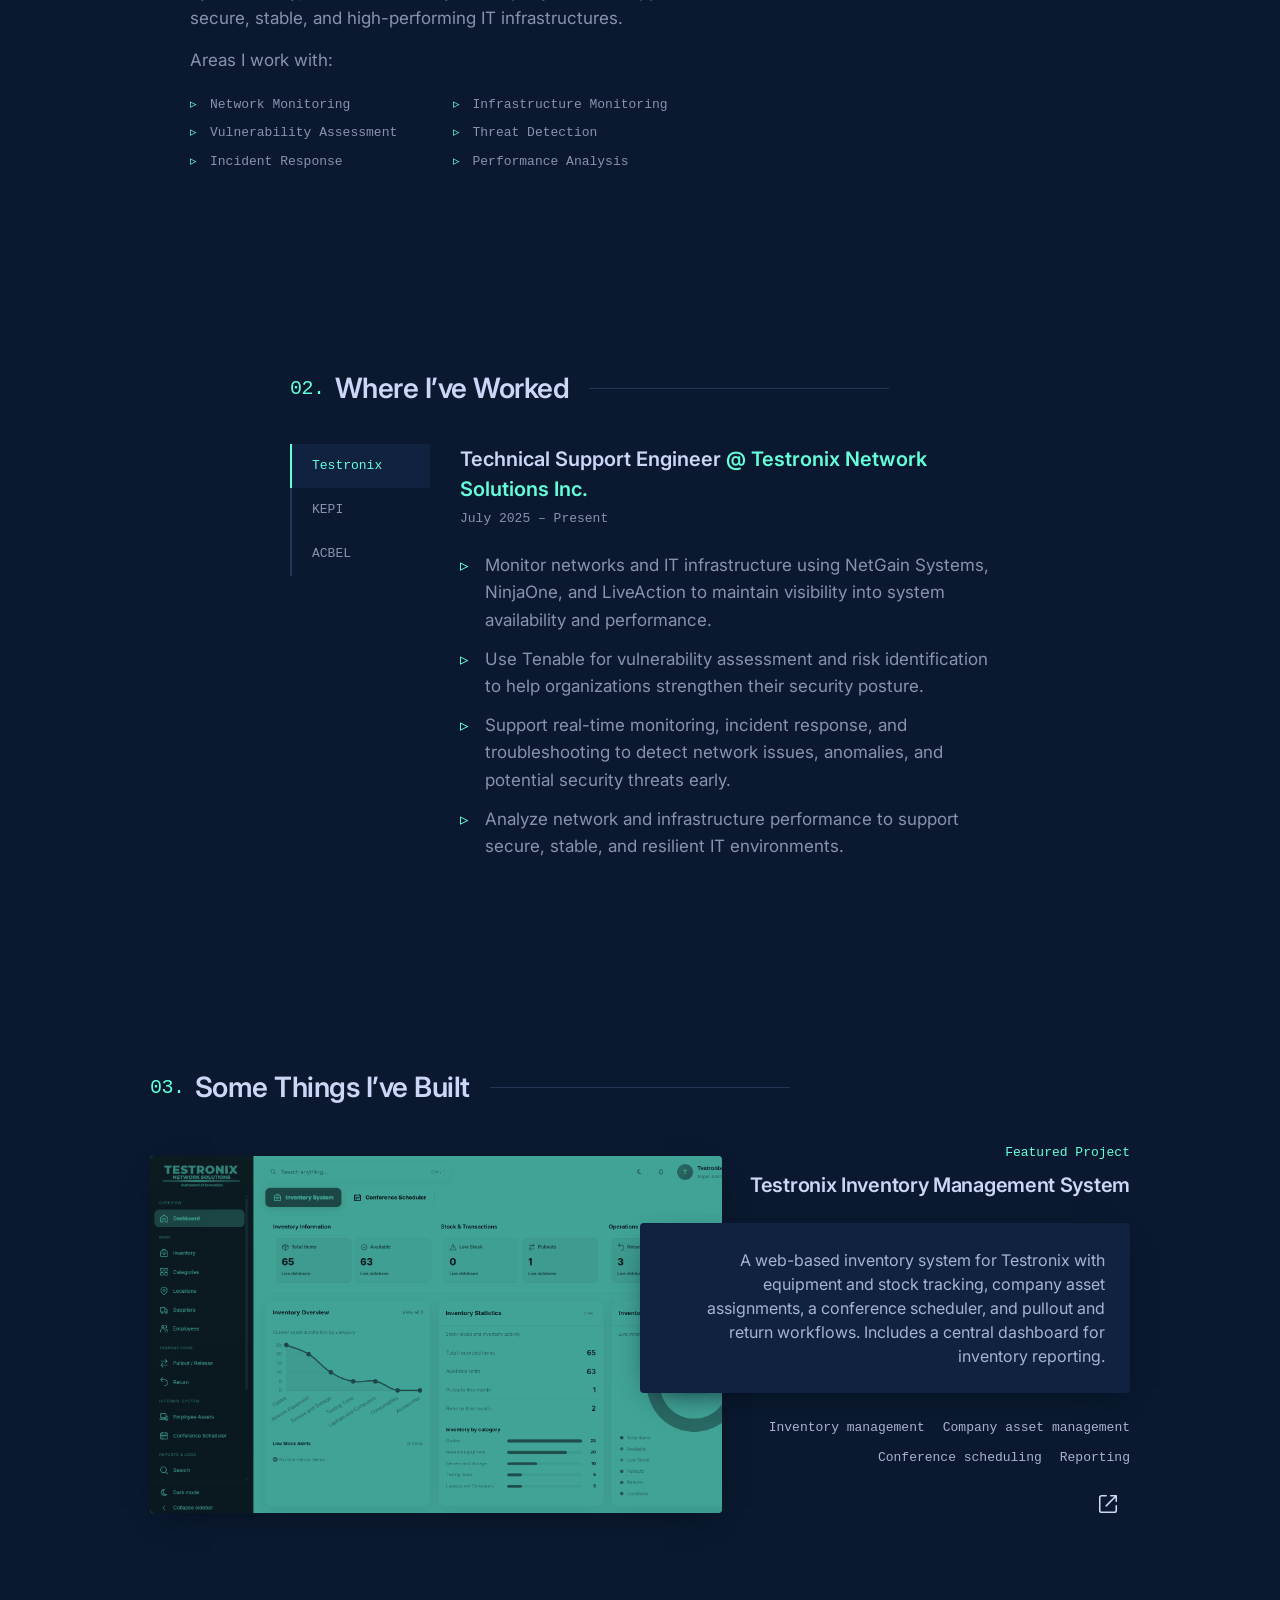
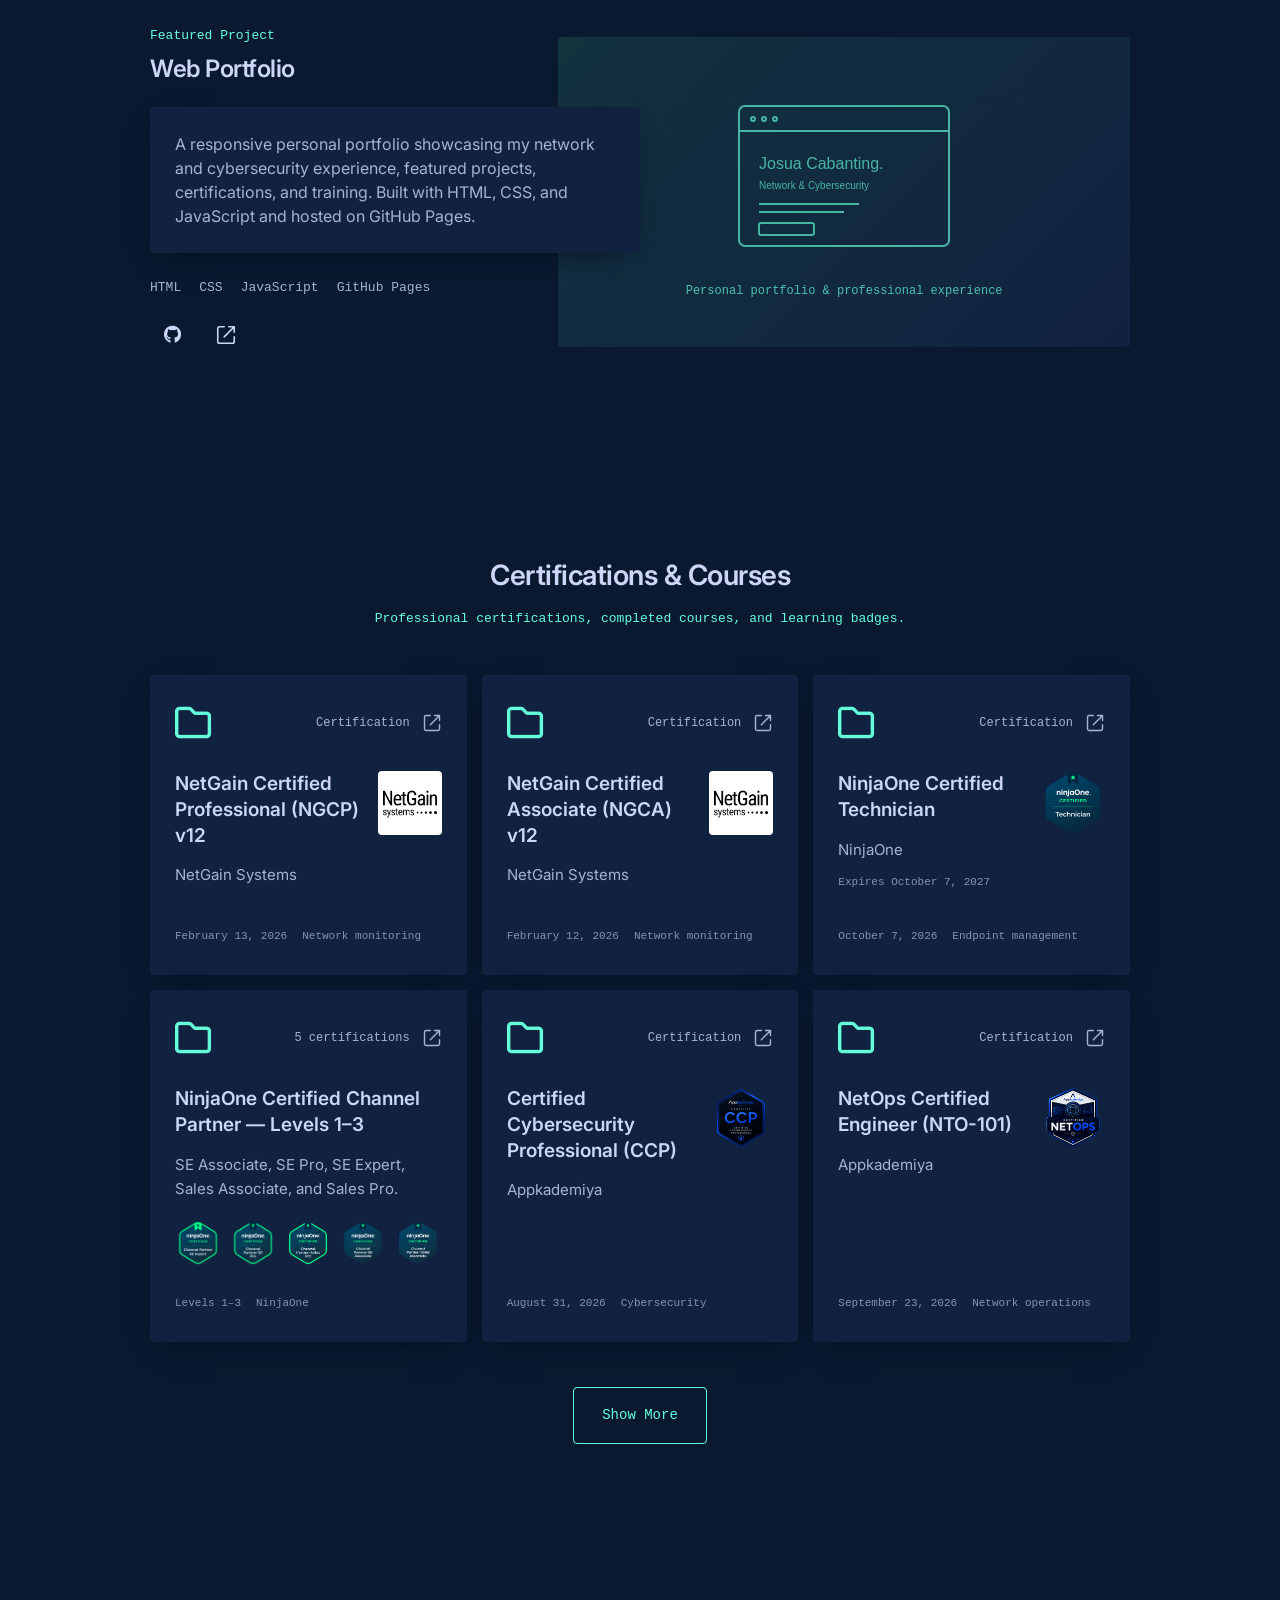
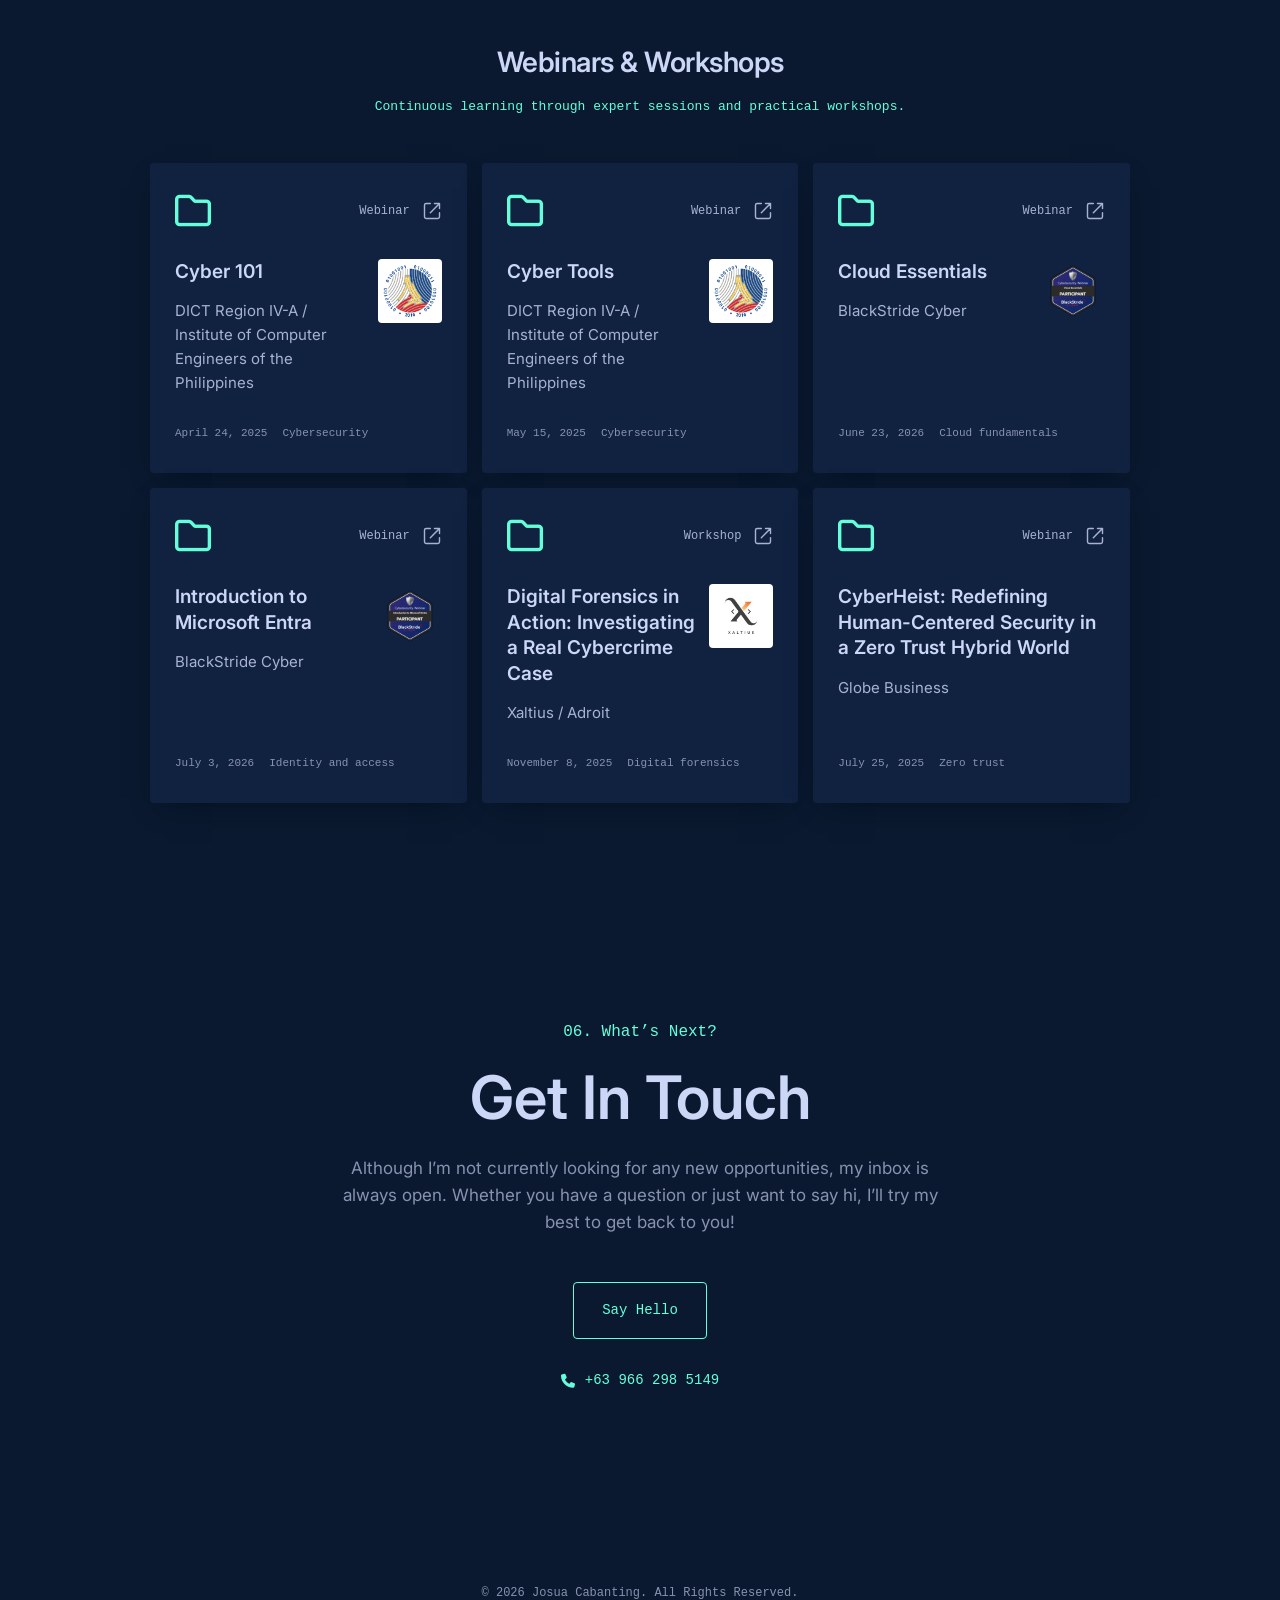
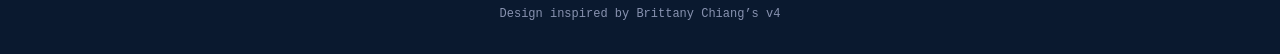
==== commit 9e753c53: "Add files via upload commit" ====
--- a/index.html
+++ b/index.html
@@ -45,7 +45,9 @@
     <a href="#about"><span>01.</span> About</a>
     <a href="#experience"><span>02.</span> Experience</a>
     <a href="#achievements"><span>03.</span> Work</a>
-    <a href="#contact"><span>04.</span> Contact</a>
+    <a href="#certifications"><span>04.</span> Certifications</a>
+    <a href="#webinars"><span>05.</span> Webinars</a>
+    <a href="#contact"><span>06.</span> Contact</a>
   </div>
   <a href="Josua Cabanting_Resume.pdf" target="_blank" class="resume-btn">Resume</a>
   </div>
@@ -98,7 +100,6 @@
       <button class="tab-button active" role="tab" aria-selected="true" aria-controls="panel-1" id="tab-1">Testronix</button>
       <button class="tab-button" role="tab" aria-selected="false" aria-controls="panel-2" id="tab-2">KEPI</button>
       <button class="tab-button" role="tab" aria-selected="false" aria-controls="panel-3" id="tab-3">ACBEL</button>
-      <button class="tab-button" role="tab" aria-selected="false" aria-controls="panel-4" id="tab-4">TRACE</button>
     </div>
     <div class="tab-panels">
       <div class="tab-panel active" role="tabpanel" id="panel-1" aria-labelledby="tab-1">
@@ -129,15 +130,6 @@
         <ul>
           <li>Supported maintenance, supervision, troubleshooting, and data collection in the Automation Engineering Department.</li>
           <li>Assisted with basic Human-Machine Interface (HMI) optimization and system startup.</li>
-        </ul>
-      </div>
-      <div class="tab-panel" role="tabpanel" id="panel-4" aria-labelledby="tab-4">
-        <h3>Technical Support Intern <span class="company">@ TRACE College</span></h3>
-        <p class="range">January 2018 – March 2018</p>
-        <ul>
-          <li>Offered onsite and remote technical support.</li>
-          <li>Built and configured custom PC setups.</li>
-          <li>Maintained systems and networks for small businesses.</li>
         </ul>
       </div>
     </div>
@@ -304,36 +296,36 @@
   <div class="credentials-grid" id="webinars-grid">
     <a class="credential-card" href="assets/certificates/DICT/JOSUA%20O.%20CABANTING%20Certificate%20of%20Attendance%20(3).pdf" target="_blank" rel="noopener noreferrer" aria-label="View Cyber 101 certificate PDF (opens in a new tab)">
       <div class="credential-card-top"><i class="far fa-folder" aria-hidden="true"></i><span class="credential-card-kind">Webinar<svg viewBox="0 0 24 24" fill="none" stroke="currentColor" stroke-width="1.7" stroke-linecap="round" stroke-linejoin="round" aria-hidden="true"><path d="M15 3h6v6M10 14 21 3M21 14v5a2 2 0 0 1-2 2H5a2 2 0 0 1-2-2V5a2 2 0 0 1 2-2h5"/></svg></span></div>
-      <h3>Cyber 101</h3>
-      <p>DICT Region IV-A / Institute of Computer Engineers of the Philippines</p>
+      <div class="credential-content"><div class="credential-text"><h3>Cyber 101</h3>
+      <p>DICT Region IV-A / Institute of Computer Engineers of the Philippines</p></div><img class="credential-badge credential-logo" src="assets/certificates/DICT/badge-dict.png" alt="DICT badge" width="64" height="64" loading="lazy" decoding="async" /></div>
       
       <ul class="credential-meta"><li>April 24, 2025</li><li>Cybersecurity</li></ul>
     </a>
     <a class="credential-card" href="assets/certificates/DICT/JOSUA%20O.%20CABANTING%20Certificate%20of%20Attendance%20(4).pdf" target="_blank" rel="noopener noreferrer" aria-label="View Cyber Tools certificate PDF (opens in a new tab)">
       <div class="credential-card-top"><i class="far fa-folder" aria-hidden="true"></i><span class="credential-card-kind">Webinar<svg viewBox="0 0 24 24" fill="none" stroke="currentColor" stroke-width="1.7" stroke-linecap="round" stroke-linejoin="round" aria-hidden="true"><path d="M15 3h6v6M10 14 21 3M21 14v5a2 2 0 0 1-2 2H5a2 2 0 0 1-2-2V5a2 2 0 0 1 2-2h5"/></svg></span></div>
-      <h3>Cyber Tools</h3>
-      <p>DICT Region IV-A / Institute of Computer Engineers of the Philippines</p>
+      <div class="credential-content"><div class="credential-text"><h3>Cyber Tools</h3>
+      <p>DICT Region IV-A / Institute of Computer Engineers of the Philippines</p></div><img class="credential-badge credential-logo" src="assets/certificates/DICT/badge-dict.png" alt="DICT badge" width="64" height="64" loading="lazy" decoding="async" /></div>
       
       <ul class="credential-meta"><li>May 15, 2025</li><li>Cybersecurity</li></ul>
     </a>
     <a class="credential-card" href="assets/certificates/BlackStride%20Cyber/03acdc57-ab95-486a-ab33-80453e86aa52.pdf" target="_blank" rel="noopener noreferrer" aria-label="View Cloud Essentials certificate PDF (opens in a new tab)">
       <div class="credential-card-top"><i class="far fa-folder" aria-hidden="true"></i><span class="credential-card-kind">Webinar<svg viewBox="0 0 24 24" fill="none" stroke="currentColor" stroke-width="1.7" stroke-linecap="round" stroke-linejoin="round" aria-hidden="true"><path d="M15 3h6v6M10 14 21 3M21 14v5a2 2 0 0 1-2 2H5a2 2 0 0 1-2-2V5a2 2 0 0 1 2-2h5"/></svg></span></div>
-      <h3>Cloud Essentials</h3>
-      <p>BlackStride Cyber</p>
+      <div class="credential-content"><div class="credential-text"><h3>Cloud Essentials</h3>
+      <p>BlackStride Cyber</p></div><img class="credential-badge" src="assets/certificates/BlackStride%20Cyber/badge-cloud-essentials.png" alt="Cloud Essentials BlackStride Cyber participant badge" width="64" height="64" loading="lazy" decoding="async" /></div>
       
       <ul class="credential-meta"><li>June 23, 2026</li><li>Cloud fundamentals</li></ul>
     </a>
     <a class="credential-card" href="assets/certificates/BlackStride%20Cyber/73d45cd3-bbdc-4e4d-9cb0-349bd673ec4b.pdf" target="_blank" rel="noopener noreferrer" aria-label="View Introduction to Microsoft Entra certificate PDF (opens in a new tab)">
       <div class="credential-card-top"><i class="far fa-folder" aria-hidden="true"></i><span class="credential-card-kind">Webinar<svg viewBox="0 0 24 24" fill="none" stroke="currentColor" stroke-width="1.7" stroke-linecap="round" stroke-linejoin="round" aria-hidden="true"><path d="M15 3h6v6M10 14 21 3M21 14v5a2 2 0 0 1-2 2H5a2 2 0 0 1-2-2V5a2 2 0 0 1 2-2h5"/></svg></span></div>
-      <h3>Introduction to Microsoft Entra</h3>
-      <p>BlackStride Cyber</p>
+      <div class="credential-content"><div class="credential-text"><h3>Introduction to Microsoft Entra</h3>
+      <p>BlackStride Cyber</p></div><img class="credential-badge" src="assets/certificates/BlackStride%20Cyber/badge-microsoft-entra.png" alt="Introduction to Microsoft Entra BlackStride Cyber participant badge" width="64" height="64" loading="lazy" decoding="async" /></div>
       
       <ul class="credential-meta"><li>July 3, 2026</li><li>Identity and access</li></ul>
     </a>
     <a class="credential-card" href="assets/certificates/XALTIUS-ADROIT/Digital%20Forensics%20in%20Action%20Investigating%20a%20Real%20Cybercrime%20Case.pdf" target="_blank" rel="noopener noreferrer" aria-label="View Digital Forensics in Action: Investigating a Real Cybercrime Case certificate PDF (opens in a new tab)">
       <div class="credential-card-top"><i class="far fa-folder" aria-hidden="true"></i><span class="credential-card-kind">Workshop<svg viewBox="0 0 24 24" fill="none" stroke="currentColor" stroke-width="1.7" stroke-linecap="round" stroke-linejoin="round" aria-hidden="true"><path d="M15 3h6v6M10 14 21 3M21 14v5a2 2 0 0 1-2 2H5a2 2 0 0 1-2-2V5a2 2 0 0 1 2-2h5"/></svg></span></div>
-      <h3>Digital Forensics in Action: Investigating a Real Cybercrime Case</h3>
-      <p>Xaltius / Adroit</p>
+      <div class="credential-content"><div class="credential-text"><h3>Digital Forensics in Action: Investigating a Real Cybercrime Case</h3>
+      <p>Xaltius / Adroit</p></div><img class="credential-badge credential-logo" src="assets/certificates/XALTIUS-ADROIT/xaltius-logo.png" alt="Xaltius logo" width="64" height="64" loading="lazy" decoding="async" /></div>
       
       <ul class="credential-meta"><li>November 8, 2025</li><li>Digital forensics</li></ul>
     </a>
@@ -350,7 +342,7 @@
 
 <section id="contact" class="contact-section">
   <div class="contact-content">
-    <h3 class="contact-subtitle"><span class="section-number">04.</span> What’s Next?</h3>
+    <h3 class="contact-subtitle"><span class="section-number">06.</span> What’s Next?</h3>
     <h2 class="contact-title">Get In Touch</h2>
     <p>
       Although I’m not currently looking for any new opportunities, my inbox is 
@@ -364,7 +356,7 @@
 </main>
 
 <footer>
-  <p>Built by Josua Cabanting</p>
+  <p>© 2026 Josua Cabanting. All Rights Reserved.</p>
   <p>Design inspired by <a href="https://v4.brittanychiang.com/" target="_blank" rel="noopener noreferrer">Brittany Chiang’s v4</a></p>
 </footer>
 
@@ -372,6 +364,7 @@
 <div class="social-icons">
   <ul>
     <li><a href="https://www.linkedin.com/in/josua-cabanting-85568b246/" target="_blank" aria-label="LinkedIn"><i class="fab fa-linkedin-in"></i></a></li>
+    <li><a href="https://www.facebook.com/share/1JngkfdwiP/?mibextid=wwXIfr" target="_blank" rel="noopener noreferrer" aria-label="Facebook"><i class="fab fa-facebook-f" aria-hidden="true"></i></a></li>
     <li><a href="https://instagram.com/owacbntg_" target="_blank" aria-label="Instagram"><i class="fab fa-instagram"></i></a></li>
     <li><a href="https://github.com/josuacabanting/" target="_blank" aria-label="Github"><i class="fab fa-github"></i></a></li>
   </ul>
--- a/style.css
+++ b/style.css
@@ -231,7 +231,7 @@
   .contact-section { padding: 100px 0; }
 }
 /* The enhanced drawer only hides links once JavaScript is ready. */
-@media (max-width: 700px) {
+@media (max-width: 900px) {
   .navbar { height: auto; min-height: 80px; flex-wrap: wrap; }
   .nav-panel { flex: 1; flex-wrap: wrap; justify-content: flex-end; padding: 15px 0; }
   .nav-links { flex-wrap: wrap; justify-content: flex-end; }
@@ -275,7 +275,7 @@
   .project-tags { gap: 8px 12px; }
   .skills-list { font-size: 12px; }
 }
-@media (max-width: 700px) and (max-height: 600px) {
+@media (max-width: 900px) and (max-height: 600px) {
   .nav-ready .nav-panel { justify-content: flex-start; padding: 80px 24px 32px; }
 }
 @media (max-width: 360px) {
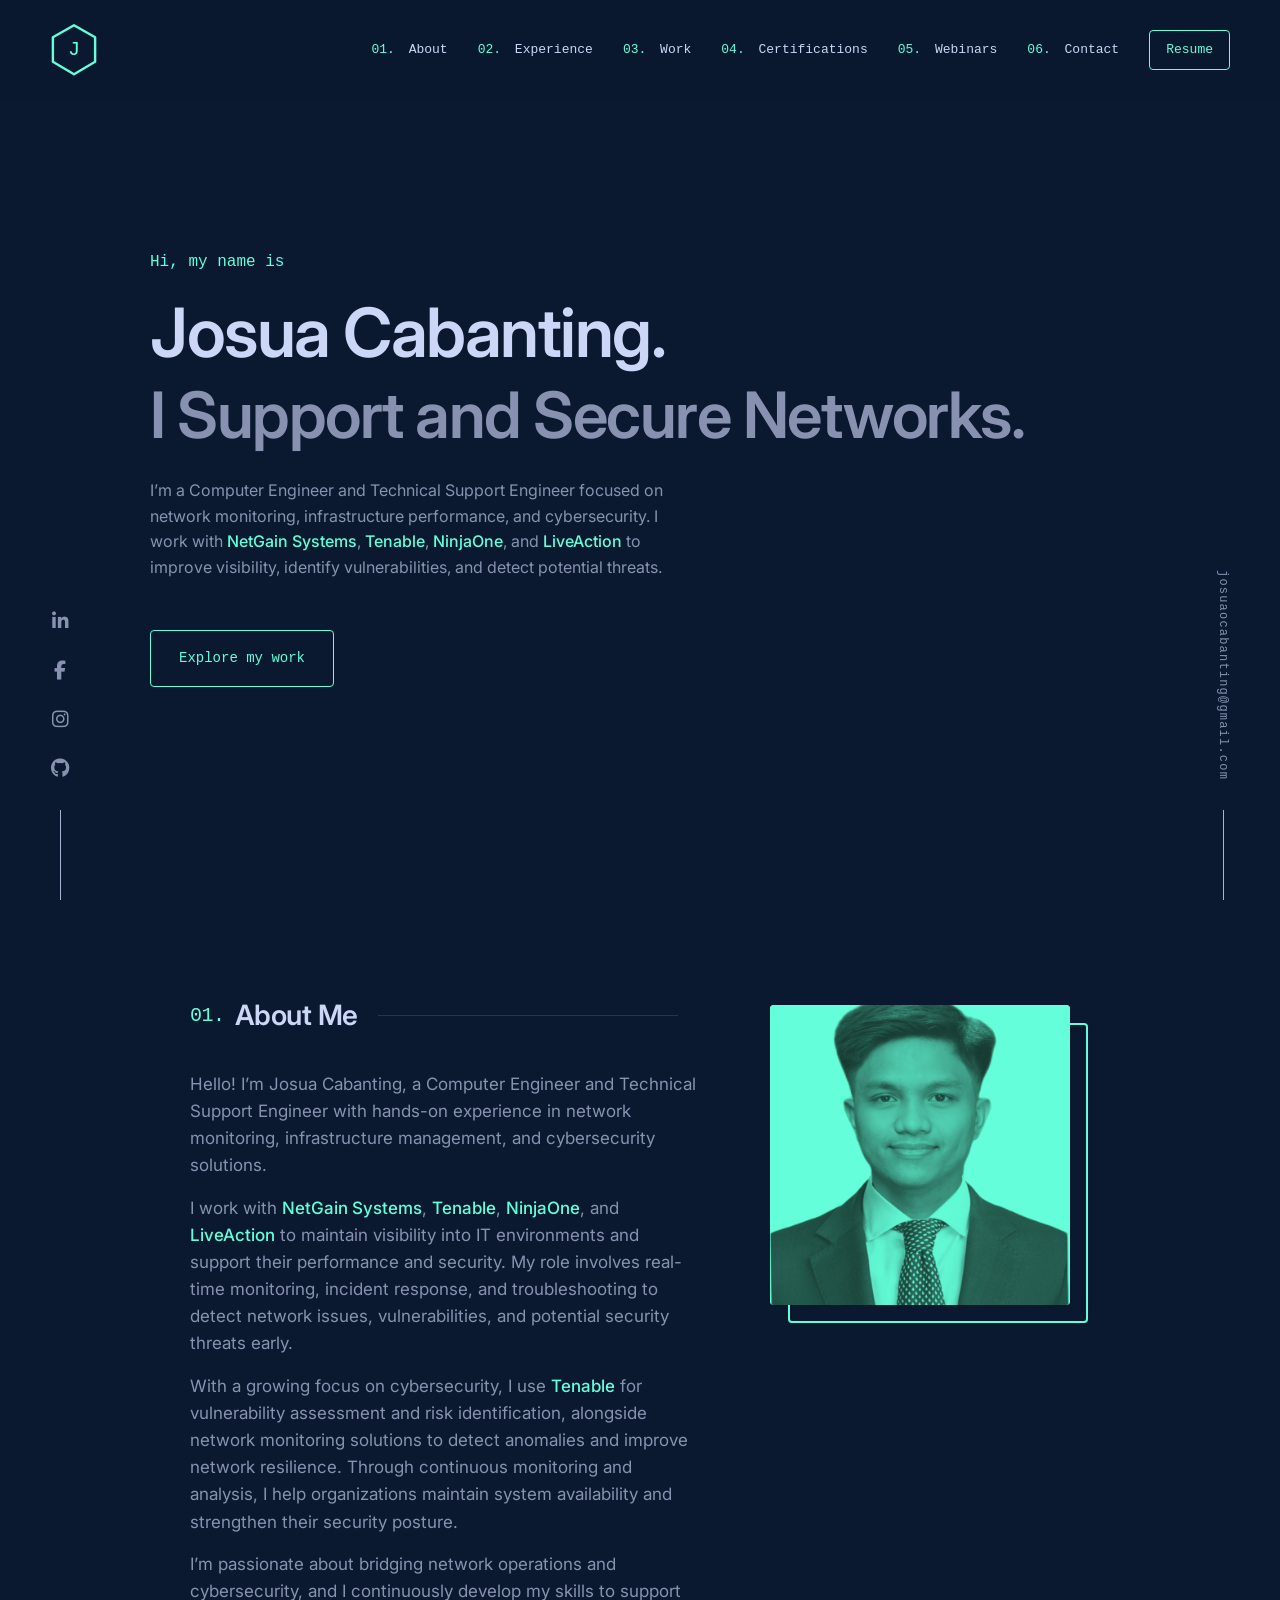
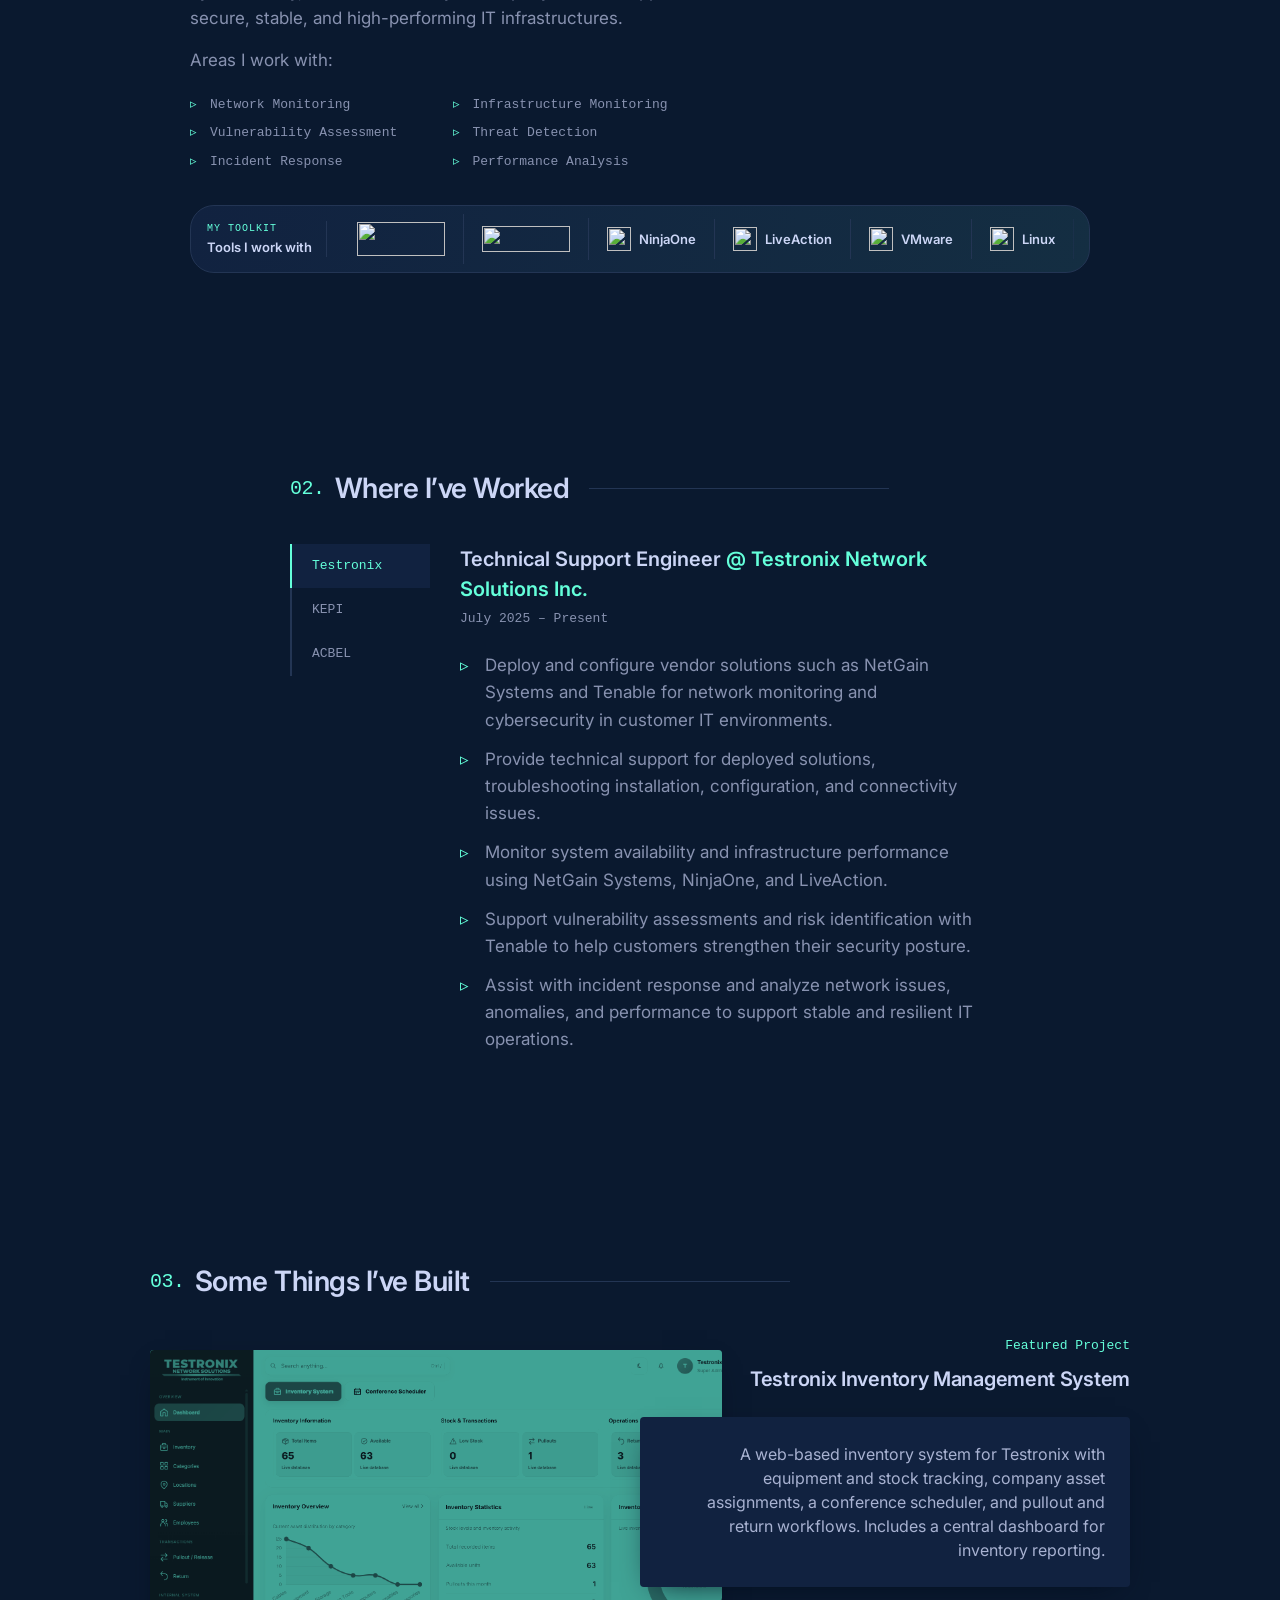
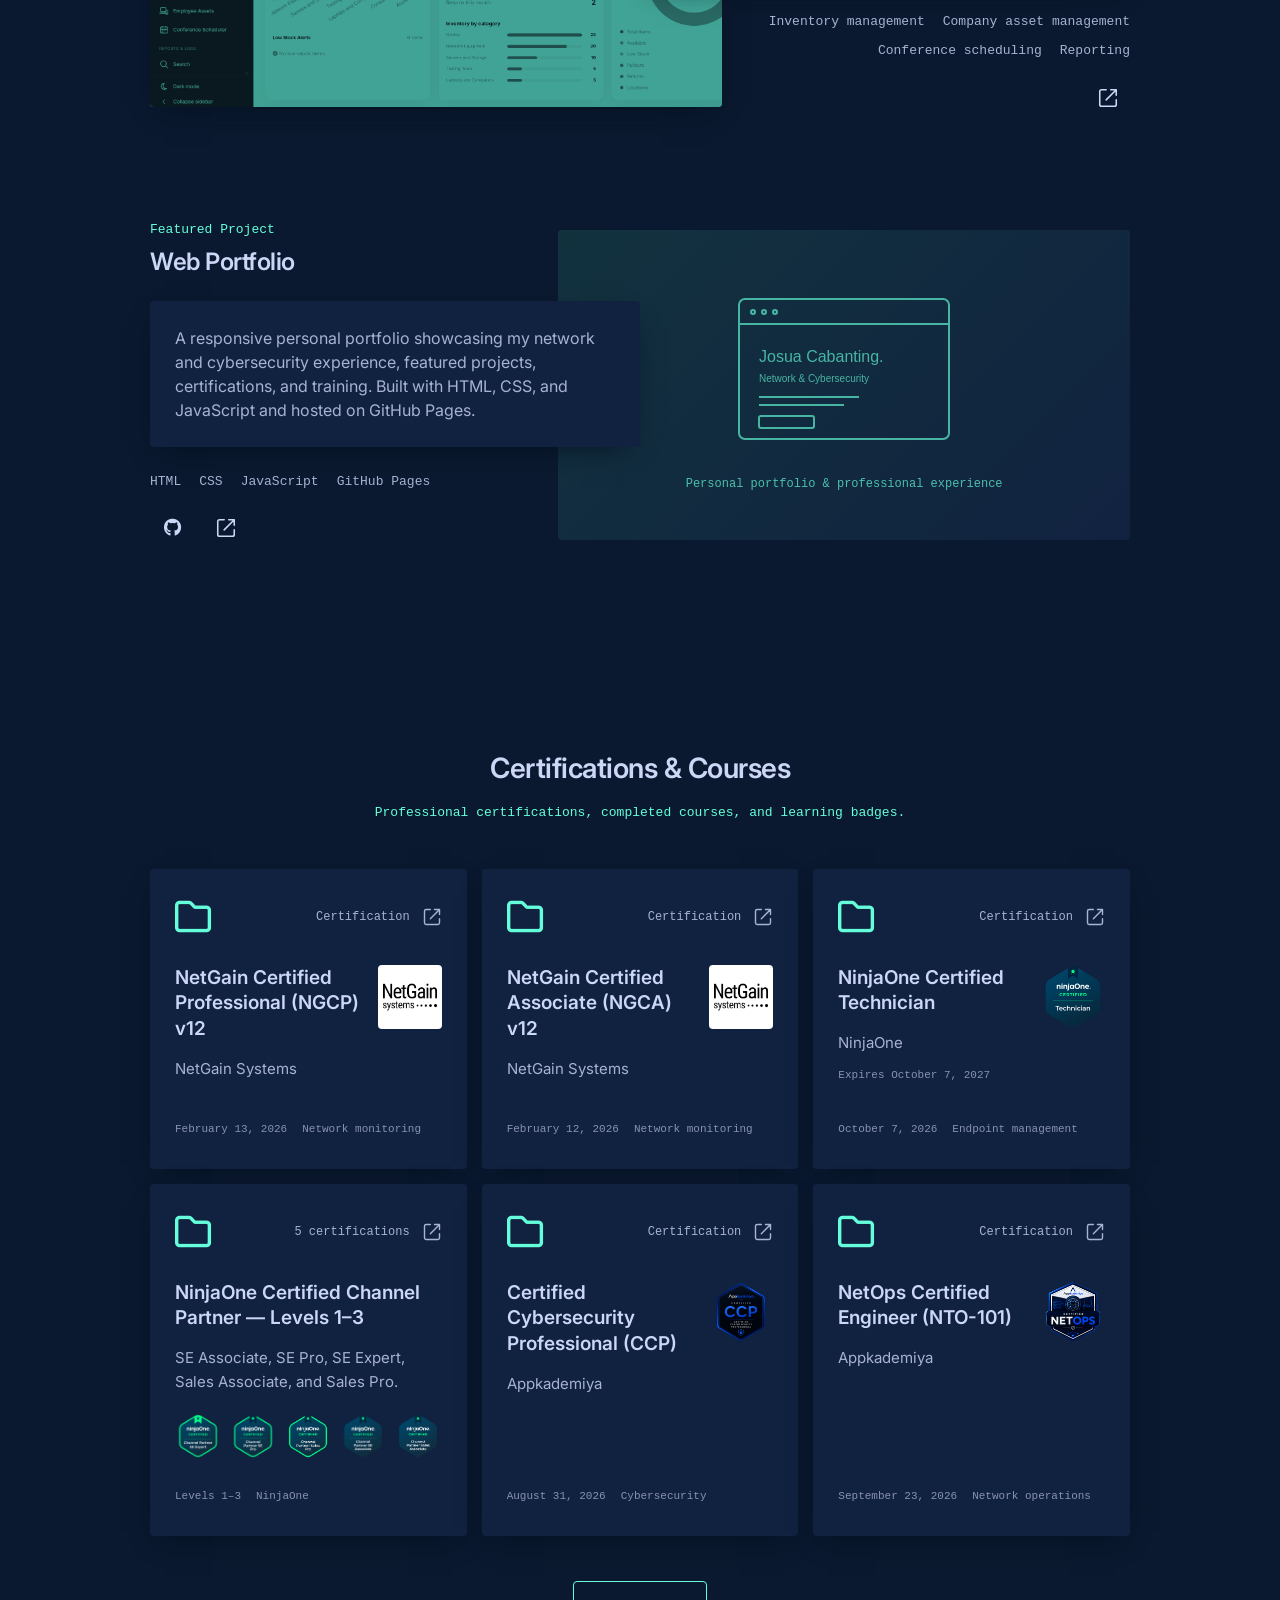
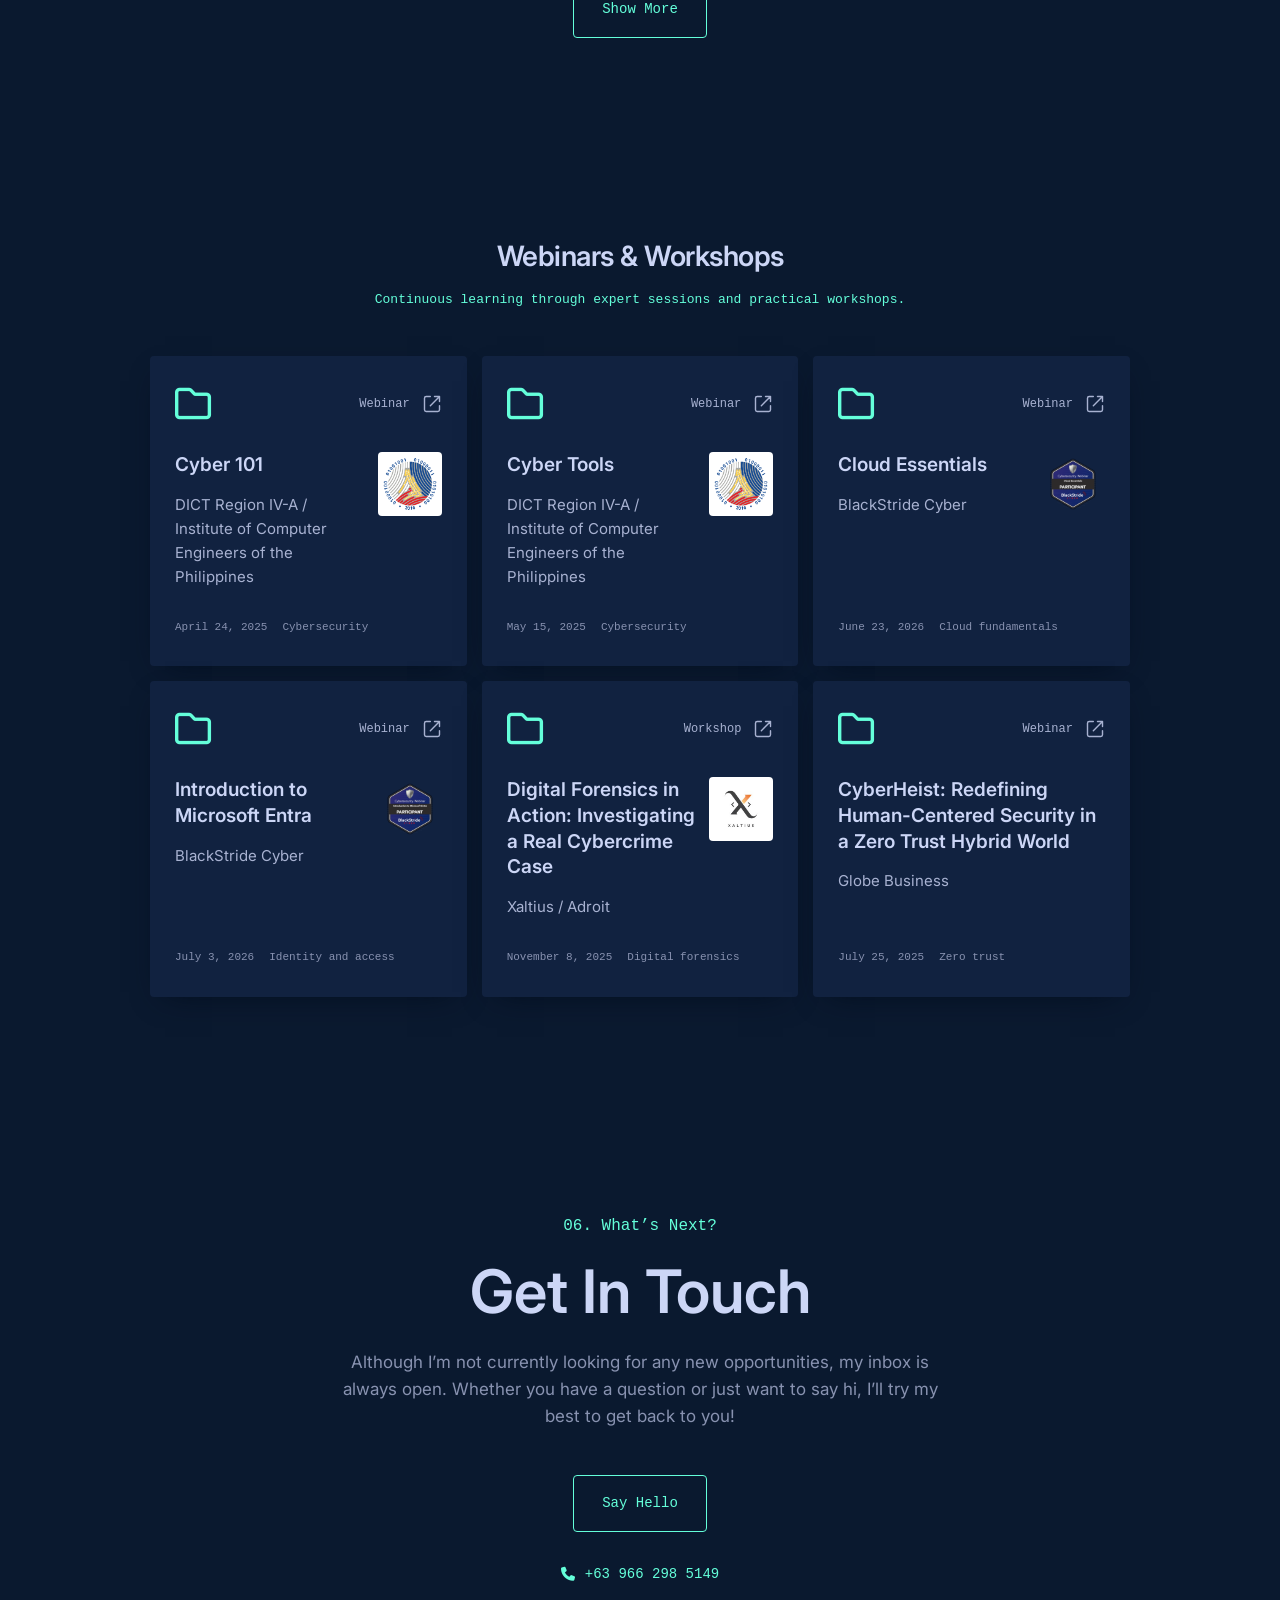
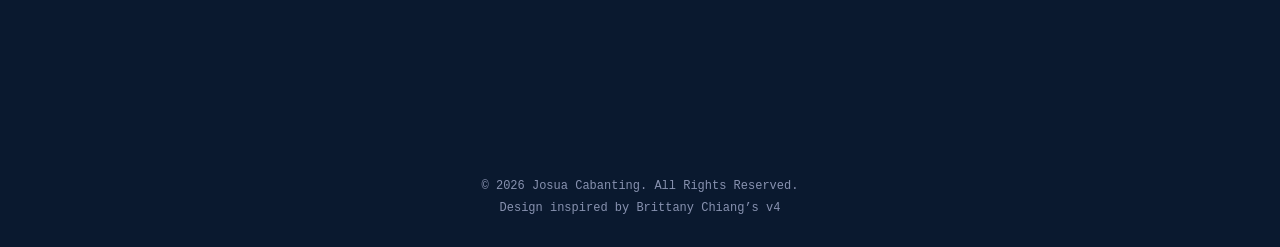
==== commit b4aa2517: "Add files via upload commit" ====
--- a/index.html
+++ b/index.html
@@ -5,7 +5,7 @@
   <meta name="viewport" content="width=device-width, initial-scale=1.0" />
   <title>Josua Cabanting | Technical Support Engineer | Network &amp; Cybersecurity</title>
   <meta name="description" content="Josua Cabanting, Computer Engineer and Technical Support Engineer focused on network monitoring, infrastructure performance, and cybersecurity with NetGain Systems, Tenable, NinjaOne, and LiveAction." />
-  <link rel="stylesheet" href="style.css?v=20261014-badges" />
+  <link rel="stylesheet" href="style.css?v=20261015-toolkit-loading" />
   <script src="script.js" defer></script>
   <link rel="stylesheet" href="https://cdnjs.cloudflare.com/ajax/libs/font-awesome/6.5.0/css/all.min.css" />
 </head>
@@ -59,10 +59,10 @@
 <section id="hero" class="hero">
   <p class="intro">Hi, my name is</p>
   <h1>Josua Cabanting.</h1>
-  <h2>I Monitor and Secure Networks.</h2>
+  <h2>I Support and Secure Networks.</h2>
   <p class="summary">
     I’m a Computer Engineer and Technical Support Engineer focused on network monitoring, infrastructure performance, and cybersecurity.
-    I work with NetGain Systems, Tenable, NinjaOne, and LiveAction to improve visibility, identify vulnerabilities, and detect potential threats.
+    I work with <a class="inline-link" href="https://www.netgain-systems.com/" target="_blank" rel="noopener noreferrer">NetGain Systems</a>, <a class="inline-link" href="https://www.tenable.com/" target="_blank" rel="noopener noreferrer">Tenable</a>, <a class="inline-link" href="https://www.ninjaone.com/" target="_blank" rel="noopener noreferrer">NinjaOne</a>, and <a class="inline-link" href="https://www.liveaction.com/" target="_blank" rel="noopener noreferrer">LiveAction</a> to improve visibility, identify vulnerabilities, and detect potential threats.
   </p>
   <a href="#achievements" class="button">Explore my work</a>
 </section>
@@ -72,8 +72,8 @@
     <div class="text">
       <h2 class="section-title"><span class="section-number">01.</span>About Me</h2>
       <p>Hello! I’m Josua Cabanting, a Computer Engineer and Technical Support Engineer with hands-on experience in network monitoring, infrastructure management, and cybersecurity solutions.</p>
-      <p>I work with NetGain Systems, Tenable, NinjaOne, and LiveAction to maintain visibility into IT environments and support their performance and security. My role involves real-time monitoring, incident response, and troubleshooting to detect network issues, vulnerabilities, and potential security threats early.</p>
-      <p>With a growing focus on cybersecurity, I use Tenable for vulnerability assessment and risk identification, alongside network monitoring solutions to detect anomalies and improve network resilience. Through continuous monitoring and analysis, I help organizations maintain system availability and strengthen their security posture.</p>
+      <p>I work with <a class="inline-link" href="https://www.netgain-systems.com/" target="_blank" rel="noopener noreferrer">NetGain Systems</a>, <a class="inline-link" href="https://www.tenable.com/" target="_blank" rel="noopener noreferrer">Tenable</a>, <a class="inline-link" href="https://www.ninjaone.com/" target="_blank" rel="noopener noreferrer">NinjaOne</a>, and <a class="inline-link" href="https://www.liveaction.com/" target="_blank" rel="noopener noreferrer">LiveAction</a> to maintain visibility into IT environments and support their performance and security. My role involves real-time monitoring, incident response, and troubleshooting to detect network issues, vulnerabilities, and potential security threats early.</p>
+      <p>With a growing focus on cybersecurity, I use <a class="inline-link" href="https://www.tenable.com/" target="_blank" rel="noopener noreferrer">Tenable</a> for vulnerability assessment and risk identification, alongside network monitoring solutions to detect anomalies and improve network resilience. Through continuous monitoring and analysis, I help organizations maintain system availability and strengthen their security posture.</p>
       <p>I’m passionate about bridging network operations and cybersecurity, and I continuously develop my skills to support secure, stable, and high-performing IT infrastructures.</p>
       <p>Areas I work with:</p>
       <ul class="skills-list">
@@ -91,6 +91,34 @@
       </div>
     </div>
   </div>
+  <div class="tools-strip" aria-labelledby="tools-heading">
+    <div class="tools-strip-label"><span>MY TOOLKIT</span><h3 id="tools-heading">Tools I work with</h3></div>
+    <div class="tools-window">
+      <div class="tools-track">
+        <ul class="tools-group" aria-label="Tools and systems"><li><a href="https://www.netgain-systems.com/" target="_blank" rel="noopener noreferrer"><span class="tool-icon tool-icon--wordmark tool-icon--netgain"><img src="assets/platforms/netgain-official.png" alt="" width="32" height="32" loading="eager" decoding="async" /></span><span>NetGain Systems</span></a></li>
+<li><a href="https://www.tenable.com/" target="_blank" rel="noopener noreferrer"><span class="tool-icon tool-icon--wordmark"><img src="assets/platforms/tenable-official.svg" alt="" width="32" height="32" loading="eager" decoding="async" /></span><span>Tenable</span></a></li>
+<li><a href="https://www.ninjaone.com/" target="_blank" rel="noopener noreferrer"><span class="tool-icon"><img src="assets/platforms/ninjaone-official.png" alt="" width="32" height="32" loading="eager" decoding="async" /></span><span>NinjaOne</span></a></li>
+<li><a href="https://www.liveaction.com/" target="_blank" rel="noopener noreferrer"><span class="tool-icon"><img src="assets/platforms/liveaction-emblem.svg" alt="" width="32" height="32" loading="eager" decoding="async" /></span><span>LiveAction</span></a></li>
+<li><a href="https://www.vmware.com/" target="_blank" rel="noopener noreferrer"><span class="tool-icon"><img src="assets/platforms/vmware-vsphere.svg" alt="" width="32" height="32" loading="eager" decoding="async" /></span><span>VMware</span></a></li>
+<li><a href="https://www.linux.org/" target="_blank" rel="noopener noreferrer"><span class="tool-icon"><img src="assets/platforms/linux-official.png" alt="" width="32" height="32" loading="eager" decoding="async" /></span><span>Linux</span></a></li>
+<li><a href="https://www.wireshark.org/" target="_blank" rel="noopener noreferrer"><span class="tool-icon"><img src="assets/platforms/wireshark-official.png" alt="" width="32" height="32" loading="eager" decoding="async" /></span><span>Wireshark</span></a></li>
+<li><a href="https://grafana.com/" target="_blank" rel="noopener noreferrer"><span class="tool-icon"><img src="assets/platforms/grafana-official.svg" alt="" width="32" height="32" loading="eager" decoding="async" /></span><span>Grafana</span></a></li>
+<li><a href="https://openai.com/codex/" target="_blank" rel="noopener noreferrer"><span class="tool-icon"><img src="assets/platforms/openai-official.svg" alt="" width="32" height="32" loading="eager" decoding="async" /></span><span>Codex</span></a></li>
+<li><a href="https://claude.ai/" target="_blank" rel="noopener noreferrer"><span class="tool-icon tool-icon--wordmark"><img src="assets/platforms/claude-official.svg" alt="" width="32" height="32" loading="eager" decoding="async" /></span><span>Claude</span></a></li></ul>
+        <ul class="tools-group" aria-hidden="true" inert><li><a href="https://www.netgain-systems.com/" target="_blank" rel="noopener noreferrer"><span class="tool-icon tool-icon--wordmark tool-icon--netgain"><img src="assets/platforms/netgain-official.png" alt="" width="32" height="32" loading="eager" decoding="async" /></span><span>NetGain Systems</span></a></li>
+<li><a href="https://www.tenable.com/" target="_blank" rel="noopener noreferrer"><span class="tool-icon tool-icon--wordmark"><img src="assets/platforms/tenable-official.svg" alt="" width="32" height="32" loading="eager" decoding="async" /></span><span>Tenable</span></a></li>
+<li><a href="https://www.ninjaone.com/" target="_blank" rel="noopener noreferrer"><span class="tool-icon"><img src="assets/platforms/ninjaone-official.png" alt="" width="32" height="32" loading="eager" decoding="async" /></span><span>NinjaOne</span></a></li>
+<li><a href="https://www.liveaction.com/" target="_blank" rel="noopener noreferrer"><span class="tool-icon"><img src="assets/platforms/liveaction-emblem.svg" alt="" width="32" height="32" loading="eager" decoding="async" /></span><span>LiveAction</span></a></li>
+<li><a href="https://www.vmware.com/" target="_blank" rel="noopener noreferrer"><span class="tool-icon"><img src="assets/platforms/vmware-vsphere.svg" alt="" width="32" height="32" loading="eager" decoding="async" /></span><span>VMware</span></a></li>
+<li><a href="https://www.linux.org/" target="_blank" rel="noopener noreferrer"><span class="tool-icon"><img src="assets/platforms/linux-official.png" alt="" width="32" height="32" loading="eager" decoding="async" /></span><span>Linux</span></a></li>
+<li><a href="https://www.wireshark.org/" target="_blank" rel="noopener noreferrer"><span class="tool-icon"><img src="assets/platforms/wireshark-official.png" alt="" width="32" height="32" loading="eager" decoding="async" /></span><span>Wireshark</span></a></li>
+<li><a href="https://grafana.com/" target="_blank" rel="noopener noreferrer"><span class="tool-icon"><img src="assets/platforms/grafana-official.svg" alt="" width="32" height="32" loading="eager" decoding="async" /></span><span>Grafana</span></a></li>
+<li><a href="https://openai.com/codex/" target="_blank" rel="noopener noreferrer"><span class="tool-icon"><img src="assets/platforms/openai-official.svg" alt="" width="32" height="32" loading="eager" decoding="async" /></span><span>Codex</span></a></li>
+<li><a href="https://claude.ai/" target="_blank" rel="noopener noreferrer"><span class="tool-icon tool-icon--wordmark"><img src="assets/platforms/claude-official.svg" alt="" width="32" height="32" loading="eager" decoding="async" /></span><span>Claude</span></a></li></ul>
+      </div>
+    </div>
+  </div>
+
 </section>
 
 <section id="experience" class="experience-section">
@@ -106,10 +134,11 @@
         <h3>Technical Support Engineer <span class="company">@ Testronix Network Solutions Inc.</span></h3>
         <p class="range">July 2025 – Present</p>
         <ul>
-          <li>Monitor networks and IT infrastructure using NetGain Systems, NinjaOne, and LiveAction to maintain visibility into system availability and performance.</li>
-          <li>Use Tenable for vulnerability assessment and risk identification to help organizations strengthen their security posture.</li>
-          <li>Support real-time monitoring, incident response, and troubleshooting to detect network issues, anomalies, and potential security threats early.</li>
-          <li>Analyze network and infrastructure performance to support secure, stable, and resilient IT environments.</li>
+          <li>Deploy and configure vendor solutions such as NetGain Systems and Tenable for network monitoring and cybersecurity in customer IT environments.</li>
+          <li>Provide technical support for deployed solutions, troubleshooting installation, configuration, and connectivity issues.</li>
+          <li>Monitor system availability and infrastructure performance using NetGain Systems, NinjaOne, and LiveAction.</li>
+          <li>Support vulnerability assessments and risk identification with Tenable to help customers strengthen their security posture.</li>
+          <li>Assist with incident response and analyze network issues, anomalies, and performance to support stable and resilient IT operations.</li>
         </ul>
       </div>
       <div class="tab-panel" role="tabpanel" id="panel-2" aria-labelledby="tab-2">
@@ -173,171 +202,165 @@
 </section>
 
 
-<section id="certifications" class="credentials-section" aria-labelledby="credentials-heading">
-  <h2 id="credentials-heading">Certifications &amp; Courses</h2>
-  <p class="credentials-subtitle">Professional certifications, completed courses, and learning badges.</p>
-  <div class="credentials-grid" id="credentials-grid">
-    <a class="credential-card" href="assets/certificates/Netgain%20Systems/NetGain%20Systems%20Certified%20Professional%20-%20Josua.pdf" target="_blank" rel="noopener noreferrer" aria-label="View NetGain Certified Professional (NGCP) v12 certificate PDF (opens in a new tab)">
-      <div class="credential-card-top"><i class="far fa-folder" aria-hidden="true"></i><span class="credential-card-kind">Certification<svg viewBox="0 0 24 24" fill="none" stroke="currentColor" stroke-width="1.7" stroke-linecap="round" stroke-linejoin="round" aria-hidden="true"><path d="M15 3h6v6M10 14 21 3M21 14v5a2 2 0 0 1-2 2H5a2 2 0 0 1-2-2V5a2 2 0 0 1 2-2h5"/></svg></span></div>
-      <div class="credential-content"><div class="credential-text"><h3>NetGain Certified Professional (NGCP) v12</h3>
-      <p>NetGain Systems</p></div><img class="credential-badge credential-logo" src="assets/certificates/Netgain%20Systems/netgain-logo.png" alt="NetGain Systems logo" width="64" height="64" loading="lazy" decoding="async" /></div>
-      
-      <ul class="credential-meta"><li>February 13, 2026</li><li>Network monitoring</li></ul>
-    </a>
-    <a class="credential-card" href="assets/certificates/Netgain%20Systems/NetGain%20Systems%20Certified%20Associate%20-%20Josua.pdf" target="_blank" rel="noopener noreferrer" aria-label="View NetGain Certified Associate (NGCA) v12 certificate PDF (opens in a new tab)">
-      <div class="credential-card-top"><i class="far fa-folder" aria-hidden="true"></i><span class="credential-card-kind">Certification<svg viewBox="0 0 24 24" fill="none" stroke="currentColor" stroke-width="1.7" stroke-linecap="round" stroke-linejoin="round" aria-hidden="true"><path d="M15 3h6v6M10 14 21 3M21 14v5a2 2 0 0 1-2 2H5a2 2 0 0 1-2-2V5a2 2 0 0 1 2-2h5"/></svg></span></div>
-      <div class="credential-content"><div class="credential-text"><h3>NetGain Certified Associate (NGCA) v12</h3>
-      <p>NetGain Systems</p></div><img class="credential-badge credential-logo" src="assets/certificates/Netgain%20Systems/netgain-logo.png" alt="NetGain Systems logo" width="64" height="64" loading="lazy" decoding="async" /></div>
-      
-      <ul class="credential-meta"><li>February 12, 2026</li><li>Network monitoring</li></ul>
-    </a>
-    <a class="credential-card" href="assets/certificates/NINJAONE/ninjaone_certified_technician.png" target="_blank" rel="noopener noreferrer" aria-label="View NinjaOne Certified Technician certificate image (opens in a new tab)">
-      <div class="credential-card-top"><i class="far fa-folder" aria-hidden="true"></i><span class="credential-card-kind">Certification<svg viewBox="0 0 24 24" fill="none" stroke="currentColor" stroke-width="1.7" stroke-linecap="round" stroke-linejoin="round" aria-hidden="true"><path d="M15 3h6v6M10 14 21 3M21 14v5a2 2 0 0 1-2 2H5a2 2 0 0 1-2-2V5a2 2 0 0 1 2-2h5"/></svg></span></div>
-      <div class="credential-content"><div class="credential-text"><h3>NinjaOne Certified Technician</h3>
-      <p>NinjaOne</p>
-      <p class="credential-status">Expires October 7, 2027</p></div><img class="credential-badge" src="assets/certificates/NINJAONE/badge_technician.png" alt="NinjaOne Certified Technician badge" width="64" height="64" loading="lazy" decoding="async" /></div>
-      <ul class="credential-meta"><li>October 7, 2026</li><li>Endpoint management</li></ul>
-    </a>
-    <a class="credential-card" href="ninjaone-certifications.html" target="_blank" rel="noopener noreferrer" aria-label="View all five NinjaOne channel partner certifications, Levels 1 to 3 (opens in a new tab)">
-      <div class="credential-card-top"><i class="far fa-folder" aria-hidden="true"></i><span class="credential-card-kind">5 certifications<svg viewBox="0 0 24 24" fill="none" stroke="currentColor" stroke-width="1.7" stroke-linecap="round" stroke-linejoin="round" aria-hidden="true"><path d="M15 3h6v6M10 14 21 3M21 14v5a2 2 0 0 1-2 2H5a2 2 0 0 1-2-2V5a2 2 0 0 1 2-2h5"/></svg></span></div>
-      <h3>NinjaOne Certified Channel Partner — Levels 1–3</h3>
-      <p>SE Associate, SE Pro, SE Expert, Sales Associate, and Sales Pro.</p>
-      <div class="credential-badge-set"><img src="assets/certificates/NINJAONE/badge_se_expert.png" alt="Level 3: NinjaOne Certified Channel Partner SE Expert badge" width="44" height="44" loading="lazy" decoding="async" /><img src="assets/certificates/NINJAONE/badge_se_pro.png" alt="Level 2: NinjaOne Certified Channel Partner SE Pro badge" width="44" height="44" loading="lazy" decoding="async" /><img src="assets/certificates/NINJAONE/badge_sales_pro.png" alt="Level 2: NinjaOne Certified Channel Partner Sales Pro badge" width="44" height="44" loading="lazy" decoding="async" /><img src="assets/certificates/NINJAONE/badge_se_associate.png" alt="Level 1: NinjaOne Certified Channel Partner SE Associate badge" width="44" height="44" loading="lazy" decoding="async" /><img src="assets/certificates/NINJAONE/badge_sales_associate.png" alt="Level 1: NinjaOne Certified Channel Partner Sales Associate badge" width="44" height="44" loading="lazy" decoding="async" /></div>
-      <ul class="credential-meta"><li>Levels 1–3</li><li>NinjaOne</li></ul>
-    </a>
-    
-    
-    
-    
-    <a class="credential-card" href="assets/certificates/Appkademiya/Certified%20Cybersecurity%20Professional%20(CCP).pdf" target="_blank" rel="noopener noreferrer" aria-label="View Certified Cybersecurity Professional (CCP) certificate PDF (opens in a new tab)">
-      <div class="credential-card-top"><i class="far fa-folder" aria-hidden="true"></i><span class="credential-card-kind">Certification<svg viewBox="0 0 24 24" fill="none" stroke="currentColor" stroke-width="1.7" stroke-linecap="round" stroke-linejoin="round" aria-hidden="true"><path d="M15 3h6v6M10 14 21 3M21 14v5a2 2 0 0 1-2 2H5a2 2 0 0 1-2-2V5a2 2 0 0 1 2-2h5"/></svg></span></div>
-      <div class="credential-content"><div class="credential-text"><h3>Certified Cybersecurity Professional (CCP)</h3>
-      <p>Appkademiya</p></div><img class="credential-badge" src="assets/certificates/Appkademiya/badge-ccp.png" alt="Certified Cybersecurity Professional (CCP) badge" width="64" height="64" loading="lazy" decoding="async" /></div>
-      
-      <ul class="credential-meta"><li>August 31, 2026</li><li>Cybersecurity</li></ul>
-    </a>
-    <a class="credential-card" href="assets/certificates/Appkademiya/NetOps%20Certified%20Engineer%20(NTO-101).pdf" target="_blank" rel="noopener noreferrer" aria-label="View NetOps Certified Engineer (NTO-101) certificate PDF (opens in a new tab)">
-      <div class="credential-card-top"><i class="far fa-folder" aria-hidden="true"></i><span class="credential-card-kind">Certification<svg viewBox="0 0 24 24" fill="none" stroke="currentColor" stroke-width="1.7" stroke-linecap="round" stroke-linejoin="round" aria-hidden="true"><path d="M15 3h6v6M10 14 21 3M21 14v5a2 2 0 0 1-2 2H5a2 2 0 0 1-2-2V5a2 2 0 0 1 2-2h5"/></svg></span></div>
-      <div class="credential-content"><div class="credential-text"><h3>NetOps Certified Engineer (NTO-101)</h3>
-      <p>Appkademiya</p></div><img class="credential-badge" src="assets/certificates/Appkademiya/badge-netops.png" alt="NetOps Certified Engineer (NTO-101) badge" width="64" height="64" loading="lazy" decoding="async" /></div>
-      
-      <ul class="credential-meta"><li>September 23, 2026</li><li>Network operations</li></ul>
-    </a>
-    <a class="credential-card" href="assets/certificates/TENABLE/Tenable%20Edge_2020_Advance%20Web%20Application%20Scanning.pdf" target="_blank" rel="noopener noreferrer" aria-label="View Advanced Web Application Scanning certificate PDF (opens in a new tab)">
-      <div class="credential-card-top"><i class="far fa-folder" aria-hidden="true"></i><span class="credential-card-kind">Training<svg viewBox="0 0 24 24" fill="none" stroke="currentColor" stroke-width="1.7" stroke-linecap="round" stroke-linejoin="round" aria-hidden="true"><path d="M15 3h6v6M10 14 21 3M21 14v5a2 2 0 0 1-2 2H5a2 2 0 0 1-2-2V5a2 2 0 0 1 2-2h5"/></svg></span></div>
-      <div class="credential-content"><div class="credential-text"><h3>Advanced Web Application Scanning</h3>
-      <p>Tenable</p></div><img class="credential-badge credential-logo" src="assets/certificates/TENABLE/badge-web-application-scanning.png" alt="Advanced Web Application Scanning logo" width="64" height="64" loading="lazy" decoding="async" /></div>
-      
-      <ul class="credential-meta"><li>August 21, 2025</li><li>Web application security</li></ul>
-    </a>
-    <a class="credential-card" href="assets/certificates/LINUX%20FOUNDATION/Cybersecurity%20Essentials%20LFC108.pdf" target="_blank" rel="noopener noreferrer" aria-label="View Cybersecurity Essentials (LFC108) certificate PDF (opens in a new tab)">
-      <div class="credential-card-top"><i class="far fa-folder" aria-hidden="true"></i><span class="credential-card-kind">Course<svg viewBox="0 0 24 24" fill="none" stroke="currentColor" stroke-width="1.7" stroke-linecap="round" stroke-linejoin="round" aria-hidden="true"><path d="M15 3h6v6M10 14 21 3M21 14v5a2 2 0 0 1-2 2H5a2 2 0 0 1-2-2V5a2 2 0 0 1 2-2h5"/></svg></span></div>
-      <div class="credential-content"><div class="credential-text"><h3>Cybersecurity Essentials (LFC108)</h3>
-      <p>The Linux Foundation</p></div><img class="credential-badge" src="assets/certificates/LINUX%20FOUNDATION/badge-lfc108.png" alt="Cybersecurity Essentials (LFC108) badge" width="64" height="64" loading="lazy" decoding="async" /></div>
-      
-      <ul class="credential-meta"><li>October 28, 2025</li><li>Cybersecurity</li></ul>
-    </a>
-    <a class="credential-card" href="assets/certificates/LINUX%20FOUNDATION/Introduction%20to%20Linux%20(LFS101).pdf" target="_blank" rel="noopener noreferrer" aria-label="View Introduction to Linux (LFS101) certificate PDF (opens in a new tab)">
-      <div class="credential-card-top"><i class="far fa-folder" aria-hidden="true"></i><span class="credential-card-kind">Course<svg viewBox="0 0 24 24" fill="none" stroke="currentColor" stroke-width="1.7" stroke-linecap="round" stroke-linejoin="round" aria-hidden="true"><path d="M15 3h6v6M10 14 21 3M21 14v5a2 2 0 0 1-2 2H5a2 2 0 0 1-2-2V5a2 2 0 0 1 2-2h5"/></svg></span></div>
-      <div class="credential-content"><div class="credential-text"><h3>Introduction to Linux (LFS101)</h3>
-      <p>The Linux Foundation</p></div><img class="credential-badge" src="assets/certificates/LINUX%20FOUNDATION/badge-lfs101.png" alt="Introduction to Linux (LFS101) badge" width="64" height="64" loading="lazy" decoding="async" /></div>
-      
-      <ul class="credential-meta"><li>August 24, 2025</li><li>Linux</li></ul>
-    </a>
-    <a class="credential-card" href="cisco-netacad-certifications.html" target="_blank" rel="noopener noreferrer" aria-label="View all seven Cisco Networking Academy course certificates (opens in a new tab)">
-      <div class="credential-card-top"><i class="far fa-folder" aria-hidden="true"></i><span class="credential-card-kind">7 courses<svg viewBox="0 0 24 24" fill="none" stroke="currentColor" stroke-width="1.7" stroke-linecap="round" stroke-linejoin="round" aria-hidden="true"><path d="M15 3h6v6M10 14 21 3M21 14v5a2 2 0 0 1-2 2H5a2 2 0 0 1-2-2V5a2 2 0 0 1 2-2h5"/></svg></span></div>
-      <h3>Cisco Networking Academy</h3>
-      <p>Completed courses in networking, operating systems, hardware, HTML, data science, and artificial intelligence.</p>
-      <div class="credential-badge-set"><img src="assets/certificates/CISCO%20NETWORKING%20ACADEMY%20BADGE/Network%20Addressing%20and%20Basic%20Troubleshooting%20Badge.png" alt="Network Addressing and Basic Troubleshooting badge" width="44" height="44" loading="lazy" decoding="async" /><img src="assets/certificates/CISCO%20NETWORKING%20ACADEMY%20BADGE/Networking%20Basics%20Badge.png" alt="Networking Basics badge" width="44" height="44" loading="lazy" decoding="async" /><img src="assets/certificates/CISCO%20NETWORKING%20ACADEMY%20BADGE/Operating%20System%20Basics%20Badge.png" alt="Operating Systems Basics badge" width="44" height="44" loading="lazy" decoding="async" /><img src="assets/certificates/CISCO%20NETWORKING%20ACADEMY%20BADGE/Computer%20Hardware%20Basics.png" alt="Computer Hardware Basics badge" width="44" height="44" loading="lazy" decoding="async" /><img src="assets/certificates/CISCO%20NETWORKING%20ACADEMY%20BADGE/HTML%20Essentials%20Badge.png" alt="HTML Essentials badge" width="44" height="44" loading="lazy" decoding="async" /><img src="assets/certificates/CISCO%20NETWORKING%20ACADEMY%20BADGE/Introduction%20to%20Data%20Science-Badge.png" alt="Introduction to Data Science badge" width="44" height="44" loading="lazy" decoding="async" /><img src="assets/certificates/CISCO%20NETWORKING%20ACADEMY%20BADGE/Introduction%20to%20Modern%20AI%20Badge.png" alt="Introduction to Modern AI badge" width="44" height="44" loading="lazy" decoding="async" /></div>
-      <ul class="credential-meta"><li>7 course certificates</li><li>NetAcad</li></ul>
-    </a>
-    
-    
-    
-    
-    
-    
-    
-    <a class="credential-card" href="assets/certificates/AXIS/AXIS%20NETWORK%20AUDIOI%20ESSENTIALS.pdf" target="_blank" rel="noopener noreferrer" aria-label="View Axis Network Audio Essentials certificate PDF (opens in a new tab)">
-      <div class="credential-card-top"><i class="far fa-folder" aria-hidden="true"></i><span class="credential-card-kind">Course<svg viewBox="0 0 24 24" fill="none" stroke="currentColor" stroke-width="1.7" stroke-linecap="round" stroke-linejoin="round" aria-hidden="true"><path d="M15 3h6v6M10 14 21 3M21 14v5a2 2 0 0 1-2 2H5a2 2 0 0 1-2-2V5a2 2 0 0 1 2-2h5"/></svg></span></div>
-      <div class="credential-content"><div class="credential-text"><h3>Axis Network Audio Essentials</h3>
-      <p>Axis Communications</p></div><img class="credential-badge credential-logo" src="assets/certificates/AXIS/badge-axis.png" alt="Axis Network Audio Essentials logo" width="64" height="64" loading="lazy" decoding="async" /></div>
-      
-      <ul class="credential-meta"><li>December 4, 2025</li><li>Network audio</li></ul>
-    </a>
-    <a class="credential-card" href="assets/certificates/GOOGLE%20CLOUD%20SKILLS/Introduction%20to%20Generative%20AI.png" target="_blank" rel="noopener noreferrer" aria-label="View Introduction to Generative AI completion badge image (opens in a new tab)">
-      <div class="credential-card-top"><i class="far fa-folder" aria-hidden="true"></i><span class="credential-card-kind">Completion badge<svg viewBox="0 0 24 24" fill="none" stroke="currentColor" stroke-width="1.7" stroke-linecap="round" stroke-linejoin="round" aria-hidden="true"><path d="M15 3h6v6M10 14 21 3M21 14v5a2 2 0 0 1-2 2H5a2 2 0 0 1-2-2V5a2 2 0 0 1 2-2h5"/></svg></span></div>
-      <div class="credential-content"><div class="credential-text"><h3>Introduction to Generative AI</h3>
-      <p>Google Cloud</p></div><img class="credential-badge" src="assets/certificates/GOOGLE%20CLOUD%20SKILLS/Introduction%20to%20Generative%20AI.png" alt="Introduction to Generative AI badge" width="64" height="64" loading="lazy" decoding="async" /></div>
-      
-      <ul class="credential-meta"><li>Artificial intelligence</li></ul>
-    </a>
-    <a class="credential-card" href="assets/certificates/GOOGLE%20CLOUD%20SKILLS/Introduction%20to%20Large%20Language%20Models.png" target="_blank" rel="noopener noreferrer" aria-label="View Introduction to Large Language Models completion badge image (opens in a new tab)">
-      <div class="credential-card-top"><i class="far fa-folder" aria-hidden="true"></i><span class="credential-card-kind">Completion badge<svg viewBox="0 0 24 24" fill="none" stroke="currentColor" stroke-width="1.7" stroke-linecap="round" stroke-linejoin="round" aria-hidden="true"><path d="M15 3h6v6M10 14 21 3M21 14v5a2 2 0 0 1-2 2H5a2 2 0 0 1-2-2V5a2 2 0 0 1 2-2h5"/></svg></span></div>
-      <div class="credential-content"><div class="credential-text"><h3>Introduction to Large Language Models</h3>
-      <p>Google Cloud</p></div><img class="credential-badge" src="assets/certificates/GOOGLE%20CLOUD%20SKILLS/Introduction%20to%20Large%20Language%20Models.png" alt="Introduction to Large Language Models badge" width="64" height="64" loading="lazy" decoding="async" /></div>
-      
-      <ul class="credential-meta"><li>Artificial intelligence</li></ul>
-    </a>
-    <a class="credential-card" href="assets/certificates/GOOGLE%20CLOUD%20SKILLS/Introduction%20to%20Responsible%20AI.png" target="_blank" rel="noopener noreferrer" aria-label="View Introduction to Responsible AI completion badge image (opens in a new tab)">
-      <div class="credential-card-top"><i class="far fa-folder" aria-hidden="true"></i><span class="credential-card-kind">Completion badge<svg viewBox="0 0 24 24" fill="none" stroke="currentColor" stroke-width="1.7" stroke-linecap="round" stroke-linejoin="round" aria-hidden="true"><path d="M15 3h6v6M10 14 21 3M21 14v5a2 2 0 0 1-2 2H5a2 2 0 0 1-2-2V5a2 2 0 0 1 2-2h5"/></svg></span></div>
-      <div class="credential-content"><div class="credential-text"><h3>Introduction to Responsible AI</h3>
-      <p>Google Cloud</p></div><img class="credential-badge" src="assets/certificates/GOOGLE%20CLOUD%20SKILLS/Introduction%20to%20Responsible%20AI.png" alt="Introduction to Responsible AI badge" width="64" height="64" loading="lazy" decoding="async" /></div>
-      
-      <ul class="credential-meta"><li>Responsible AI</li></ul>
-    </a>
-  </div>
-  <button class="button credentials-toggle" type="button" aria-expanded="false" aria-controls="credentials-grid" hidden>Show More</button>
-</section>
-
-<section id="webinars" class="credentials-section" aria-labelledby="webinars-heading">
-  <h2 id="webinars-heading">Webinars &amp; Workshops</h2>
-  <p class="credentials-subtitle">Continuous learning through expert sessions and practical workshops.</p>
-  <div class="credentials-grid" id="webinars-grid">
-    <a class="credential-card" href="assets/certificates/DICT/JOSUA%20O.%20CABANTING%20Certificate%20of%20Attendance%20(3).pdf" target="_blank" rel="noopener noreferrer" aria-label="View Cyber 101 certificate PDF (opens in a new tab)">
-      <div class="credential-card-top"><i class="far fa-folder" aria-hidden="true"></i><span class="credential-card-kind">Webinar<svg viewBox="0 0 24 24" fill="none" stroke="currentColor" stroke-width="1.7" stroke-linecap="round" stroke-linejoin="round" aria-hidden="true"><path d="M15 3h6v6M10 14 21 3M21 14v5a2 2 0 0 1-2 2H5a2 2 0 0 1-2-2V5a2 2 0 0 1 2-2h5"/></svg></span></div>
-      <div class="credential-content"><div class="credential-text"><h3>Cyber 101</h3>
-      <p>DICT Region IV-A / Institute of Computer Engineers of the Philippines</p></div><img class="credential-badge credential-logo" src="assets/certificates/DICT/badge-dict.png" alt="DICT badge" width="64" height="64" loading="lazy" decoding="async" /></div>
-      
-      <ul class="credential-meta"><li>April 24, 2025</li><li>Cybersecurity</li></ul>
-    </a>
-    <a class="credential-card" href="assets/certificates/DICT/JOSUA%20O.%20CABANTING%20Certificate%20of%20Attendance%20(4).pdf" target="_blank" rel="noopener noreferrer" aria-label="View Cyber Tools certificate PDF (opens in a new tab)">
-      <div class="credential-card-top"><i class="far fa-folder" aria-hidden="true"></i><span class="credential-card-kind">Webinar<svg viewBox="0 0 24 24" fill="none" stroke="currentColor" stroke-width="1.7" stroke-linecap="round" stroke-linejoin="round" aria-hidden="true"><path d="M15 3h6v6M10 14 21 3M21 14v5a2 2 0 0 1-2 2H5a2 2 0 0 1-2-2V5a2 2 0 0 1 2-2h5"/></svg></span></div>
-      <div class="credential-content"><div class="credential-text"><h3>Cyber Tools</h3>
-      <p>DICT Region IV-A / Institute of Computer Engineers of the Philippines</p></div><img class="credential-badge credential-logo" src="assets/certificates/DICT/badge-dict.png" alt="DICT badge" width="64" height="64" loading="lazy" decoding="async" /></div>
-      
-      <ul class="credential-meta"><li>May 15, 2025</li><li>Cybersecurity</li></ul>
-    </a>
-    <a class="credential-card" href="assets/certificates/BlackStride%20Cyber/03acdc57-ab95-486a-ab33-80453e86aa52.pdf" target="_blank" rel="noopener noreferrer" aria-label="View Cloud Essentials certificate PDF (opens in a new tab)">
-      <div class="credential-card-top"><i class="far fa-folder" aria-hidden="true"></i><span class="credential-card-kind">Webinar<svg viewBox="0 0 24 24" fill="none" stroke="currentColor" stroke-width="1.7" stroke-linecap="round" stroke-linejoin="round" aria-hidden="true"><path d="M15 3h6v6M10 14 21 3M21 14v5a2 2 0 0 1-2 2H5a2 2 0 0 1-2-2V5a2 2 0 0 1 2-2h5"/></svg></span></div>
-      <div class="credential-content"><div class="credential-text"><h3>Cloud Essentials</h3>
-      <p>BlackStride Cyber</p></div><img class="credential-badge" src="assets/certificates/BlackStride%20Cyber/badge-cloud-essentials.png" alt="Cloud Essentials BlackStride Cyber participant badge" width="64" height="64" loading="lazy" decoding="async" /></div>
-      
-      <ul class="credential-meta"><li>June 23, 2026</li><li>Cloud fundamentals</li></ul>
-    </a>
-    <a class="credential-card" href="assets/certificates/BlackStride%20Cyber/73d45cd3-bbdc-4e4d-9cb0-349bd673ec4b.pdf" target="_blank" rel="noopener noreferrer" aria-label="View Introduction to Microsoft Entra certificate PDF (opens in a new tab)">
-      <div class="credential-card-top"><i class="far fa-folder" aria-hidden="true"></i><span class="credential-card-kind">Webinar<svg viewBox="0 0 24 24" fill="none" stroke="currentColor" stroke-width="1.7" stroke-linecap="round" stroke-linejoin="round" aria-hidden="true"><path d="M15 3h6v6M10 14 21 3M21 14v5a2 2 0 0 1-2 2H5a2 2 0 0 1-2-2V5a2 2 0 0 1 2-2h5"/></svg></span></div>
-      <div class="credential-content"><div class="credential-text"><h3>Introduction to Microsoft Entra</h3>
-      <p>BlackStride Cyber</p></div><img class="credential-badge" src="assets/certificates/BlackStride%20Cyber/badge-microsoft-entra.png" alt="Introduction to Microsoft Entra BlackStride Cyber participant badge" width="64" height="64" loading="lazy" decoding="async" /></div>
-      
-      <ul class="credential-meta"><li>July 3, 2026</li><li>Identity and access</li></ul>
-    </a>
-    <a class="credential-card" href="assets/certificates/XALTIUS-ADROIT/Digital%20Forensics%20in%20Action%20Investigating%20a%20Real%20Cybercrime%20Case.pdf" target="_blank" rel="noopener noreferrer" aria-label="View Digital Forensics in Action: Investigating a Real Cybercrime Case certificate PDF (opens in a new tab)">
-      <div class="credential-card-top"><i class="far fa-folder" aria-hidden="true"></i><span class="credential-card-kind">Workshop<svg viewBox="0 0 24 24" fill="none" stroke="currentColor" stroke-width="1.7" stroke-linecap="round" stroke-linejoin="round" aria-hidden="true"><path d="M15 3h6v6M10 14 21 3M21 14v5a2 2 0 0 1-2 2H5a2 2 0 0 1-2-2V5a2 2 0 0 1 2-2h5"/></svg></span></div>
-      <div class="credential-content"><div class="credential-text"><h3>Digital Forensics in Action: Investigating a Real Cybercrime Case</h3>
-      <p>Xaltius / Adroit</p></div><img class="credential-badge credential-logo" src="assets/certificates/XALTIUS-ADROIT/xaltius-logo.png" alt="Xaltius logo" width="64" height="64" loading="lazy" decoding="async" /></div>
-      
-      <ul class="credential-meta"><li>November 8, 2025</li><li>Digital forensics</li></ul>
-    </a>
-    <a class="credential-card" href="assets/certificates/WEBINARS/Cabanting%2C%20Josua_Globe%20Business.pdf" target="_blank" rel="noopener noreferrer" aria-label="View CyberHeist: Redefining Human-Centered Security in a Zero Trust Hybrid World certificate PDF (opens in a new tab)">
-      <div class="credential-card-top"><i class="far fa-folder" aria-hidden="true"></i><span class="credential-card-kind">Webinar<svg viewBox="0 0 24 24" fill="none" stroke="currentColor" stroke-width="1.7" stroke-linecap="round" stroke-linejoin="round" aria-hidden="true"><path d="M15 3h6v6M10 14 21 3M21 14v5a2 2 0 0 1-2 2H5a2 2 0 0 1-2-2V5a2 2 0 0 1 2-2h5"/></svg></span></div>
-      <h3>CyberHeist: Redefining Human-Centered Security in a Zero Trust Hybrid World</h3>
-      <p>Globe Business</p>
-      
-      <ul class="credential-meta"><li>July 25, 2025</li><li>Zero trust</li></ul>
-    </a>
-  </div>
-  <button class="button credentials-toggle" type="button" aria-expanded="false" aria-controls="webinars-grid" hidden>Show More</button>
+<section id="certifications" class="credentials-section" aria-labelledby="credentials-heading">
+  <h2 id="credentials-heading">Certifications &amp; Courses</h2>
+  <p class="credentials-subtitle">Professional certifications, completed courses, and learning badges.</p>
+  <div class="credentials-grid" id="credentials-grid">
+    <a class="credential-card" href="assets/certificates/Netgain%20Systems/NetGain%20Systems%20Certified%20Professional%20-%20Josua.pdf" target="_blank" rel="noopener noreferrer" aria-label="View NetGain Certified Professional (NGCP) v12 certificate PDF (opens in a new tab)">
+      <div class="credential-card-top"><i class="far fa-folder" aria-hidden="true"></i><span class="credential-card-kind">Certification<svg viewBox="0 0 24 24" fill="none" stroke="currentColor" stroke-width="1.7" stroke-linecap="round" stroke-linejoin="round" aria-hidden="true"><path d="M15 3h6v6M10 14 21 3M21 14v5a2 2 0 0 1-2 2H5a2 2 0 0 1-2-2V5a2 2 0 0 1 2-2h5"/></svg></span></div>
+      <div class="credential-content"><div class="credential-text"><h3>NetGain Certified Professional (NGCP) v12</h3>
+      <p>NetGain Systems</p></div><img class="credential-badge credential-logo" src="assets/certificates/Netgain%20Systems/netgain-logo.png" alt="NetGain Systems logo" width="64" height="64" loading="lazy" decoding="async" /></div>
+      
+      <ul class="credential-meta"><li>February 13, 2026</li><li>Network monitoring</li></ul>
+    </a>
+    <a class="credential-card" href="assets/certificates/Netgain%20Systems/NetGain%20Systems%20Certified%20Associate%20-%20Josua.pdf" target="_blank" rel="noopener noreferrer" aria-label="View NetGain Certified Associate (NGCA) v12 certificate PDF (opens in a new tab)">
+      <div class="credential-card-top"><i class="far fa-folder" aria-hidden="true"></i><span class="credential-card-kind">Certification<svg viewBox="0 0 24 24" fill="none" stroke="currentColor" stroke-width="1.7" stroke-linecap="round" stroke-linejoin="round" aria-hidden="true"><path d="M15 3h6v6M10 14 21 3M21 14v5a2 2 0 0 1-2 2H5a2 2 0 0 1-2-2V5a2 2 0 0 1 2-2h5"/></svg></span></div>
+      <div class="credential-content"><div class="credential-text"><h3>NetGain Certified Associate (NGCA) v12</h3>
+      <p>NetGain Systems</p></div><img class="credential-badge credential-logo" src="assets/certificates/Netgain%20Systems/netgain-logo.png" alt="NetGain Systems logo" width="64" height="64" loading="lazy" decoding="async" /></div>
+      
+      <ul class="credential-meta"><li>February 12, 2026</li><li>Network monitoring</li></ul>
+    </a>
+    <a class="credential-card" href="assets/certificates/NINJAONE/ninjaone_certified_technician.png" target="_blank" rel="noopener noreferrer" aria-label="View NinjaOne Certified Technician certificate image (opens in a new tab)">
+      <div class="credential-card-top"><i class="far fa-folder" aria-hidden="true"></i><span class="credential-card-kind">Certification<svg viewBox="0 0 24 24" fill="none" stroke="currentColor" stroke-width="1.7" stroke-linecap="round" stroke-linejoin="round" aria-hidden="true"><path d="M15 3h6v6M10 14 21 3M21 14v5a2 2 0 0 1-2 2H5a2 2 0 0 1-2-2V5a2 2 0 0 1 2-2h5"/></svg></span></div>
+      <div class="credential-content"><div class="credential-text"><h3>NinjaOne Certified Technician</h3>
+      <p>NinjaOne</p>
+      <p class="credential-status">Expires October 7, 2027</p></div><img class="credential-badge" src="assets/certificates/NINJAONE/badge_technician.png" alt="NinjaOne Certified Technician badge" width="64" height="64" loading="lazy" decoding="async" /></div>
+      <ul class="credential-meta"><li>October 7, 2026</li><li>Endpoint management</li></ul>
+    </a>
+    <a class="credential-card" href="ninjaone-certifications.html" target="_blank" rel="noopener noreferrer" aria-label="View all five NinjaOne channel partner certifications, Levels 1 to 3 (opens in a new tab)">
+      <div class="credential-card-top"><i class="far fa-folder" aria-hidden="true"></i><span class="credential-card-kind">5 certifications<svg viewBox="0 0 24 24" fill="none" stroke="currentColor" stroke-width="1.7" stroke-linecap="round" stroke-linejoin="round" aria-hidden="true"><path d="M15 3h6v6M10 14 21 3M21 14v5a2 2 0 0 1-2 2H5a2 2 0 0 1-2-2V5a2 2 0 0 1 2-2h5"/></svg></span></div>
+      <h3>NinjaOne Certified Channel Partner — Levels 1–3</h3>
+      <p>SE Associate, SE Pro, SE Expert, Sales Associate, and Sales Pro.</p>
+      <div class="credential-badge-set"><img src="assets/certificates/NINJAONE/badge_se_expert.png" alt="Level 3: NinjaOne Certified Channel Partner SE Expert badge" width="44" height="44" loading="lazy" decoding="async" /><img src="assets/certificates/NINJAONE/badge_se_pro.png" alt="Level 2: NinjaOne Certified Channel Partner SE Pro badge" width="44" height="44" loading="lazy" decoding="async" /><img src="assets/certificates/NINJAONE/badge_sales_pro.png" alt="Level 2: NinjaOne Certified Channel Partner Sales Pro badge" width="44" height="44" loading="lazy" decoding="async" /><img src="assets/certificates/NINJAONE/badge_se_associate.png" alt="Level 1: NinjaOne Certified Channel Partner SE Associate badge" width="44" height="44" loading="lazy" decoding="async" /><img src="assets/certificates/NINJAONE/badge_sales_associate.png" alt="Level 1: NinjaOne Certified Channel Partner Sales Associate badge" width="44" height="44" loading="lazy" decoding="async" /></div>
+      <ul class="credential-meta"><li>Levels 1–3</li><li>NinjaOne</li></ul>
+    </a>
+    
+    
+    
+    
+    <a class="credential-card" href="assets/certificates/Appkademiya/Certified%20Cybersecurity%20Professional%20(CCP).pdf" target="_blank" rel="noopener noreferrer" aria-label="View Certified Cybersecurity Professional (CCP) certificate PDF (opens in a new tab)">
+      <div class="credential-card-top"><i class="far fa-folder" aria-hidden="true"></i><span class="credential-card-kind">Certification<svg viewBox="0 0 24 24" fill="none" stroke="currentColor" stroke-width="1.7" stroke-linecap="round" stroke-linejoin="round" aria-hidden="true"><path d="M15 3h6v6M10 14 21 3M21 14v5a2 2 0 0 1-2 2H5a2 2 0 0 1-2-2V5a2 2 0 0 1 2-2h5"/></svg></span></div>
+      <div class="credential-content"><div class="credential-text"><h3>Certified Cybersecurity Professional (CCP)</h3>
+      <p>Appkademiya</p></div><img class="credential-badge" src="assets/certificates/Appkademiya/badge-ccp.png" alt="Certified Cybersecurity Professional (CCP) badge" width="64" height="64" loading="lazy" decoding="async" /></div>
+      
+      <ul class="credential-meta"><li>August 31, 2026</li><li>Cybersecurity</li></ul>
+    </a>
+    <a class="credential-card" href="assets/certificates/Appkademiya/NetOps%20Certified%20Engineer%20(NTO-101).pdf" target="_blank" rel="noopener noreferrer" aria-label="View NetOps Certified Engineer (NTO-101) certificate PDF (opens in a new tab)">
+      <div class="credential-card-top"><i class="far fa-folder" aria-hidden="true"></i><span class="credential-card-kind">Certification<svg viewBox="0 0 24 24" fill="none" stroke="currentColor" stroke-width="1.7" stroke-linecap="round" stroke-linejoin="round" aria-hidden="true"><path d="M15 3h6v6M10 14 21 3M21 14v5a2 2 0 0 1-2 2H5a2 2 0 0 1-2-2V5a2 2 0 0 1 2-2h5"/></svg></span></div>
+      <div class="credential-content"><div class="credential-text"><h3>NetOps Certified Engineer (NTO-101)</h3>
+      <p>Appkademiya</p></div><img class="credential-badge" src="assets/certificates/Appkademiya/badge-netops.png" alt="NetOps Certified Engineer (NTO-101) badge" width="64" height="64" loading="lazy" decoding="async" /></div>
+      
+      <ul class="credential-meta"><li>September 23, 2026</li><li>Network operations</li></ul>
+    </a>
+    <a class="credential-card" href="assets/certificates/TENABLE/Tenable%20Edge_2020_Advance%20Web%20Application%20Scanning.pdf" target="_blank" rel="noopener noreferrer" aria-label="View Advanced Web Application Scanning certificate PDF (opens in a new tab)">
+      <div class="credential-card-top"><i class="far fa-folder" aria-hidden="true"></i><span class="credential-card-kind">Training<svg viewBox="0 0 24 24" fill="none" stroke="currentColor" stroke-width="1.7" stroke-linecap="round" stroke-linejoin="round" aria-hidden="true"><path d="M15 3h6v6M10 14 21 3M21 14v5a2 2 0 0 1-2 2H5a2 2 0 0 1-2-2V5a2 2 0 0 1 2-2h5"/></svg></span></div>
+      <div class="credential-content"><div class="credential-text"><h3>Advanced Web Application Scanning</h3>
+      <p>Tenable</p></div><img class="credential-badge credential-logo" src="assets/certificates/TENABLE/badge-web-application-scanning.png" alt="Advanced Web Application Scanning logo" width="64" height="64" loading="lazy" decoding="async" /></div>
+      
+      <ul class="credential-meta"><li>August 21, 2025</li><li>Web application security</li></ul>
+    </a>
+    <a class="credential-card" href="assets/certificates/LINUX%20FOUNDATION/Cybersecurity%20Essentials%20LFC108.pdf" target="_blank" rel="noopener noreferrer" aria-label="View Cybersecurity Essentials (LFC108) certificate PDF (opens in a new tab)">
+      <div class="credential-card-top"><i class="far fa-folder" aria-hidden="true"></i><span class="credential-card-kind">Course<svg viewBox="0 0 24 24" fill="none" stroke="currentColor" stroke-width="1.7" stroke-linecap="round" stroke-linejoin="round" aria-hidden="true"><path d="M15 3h6v6M10 14 21 3M21 14v5a2 2 0 0 1-2 2H5a2 2 0 0 1-2-2V5a2 2 0 0 1 2-2h5"/></svg></span></div>
+      <div class="credential-content"><div class="credential-text"><h3>Cybersecurity Essentials (LFC108)</h3>
+      <p>The Linux Foundation</p></div><img class="credential-badge" src="assets/certificates/LINUX%20FOUNDATION/badge-lfc108.png" alt="Cybersecurity Essentials (LFC108) badge" width="64" height="64" loading="lazy" decoding="async" /></div>
+      
+      <ul class="credential-meta"><li>October 28, 2025</li><li>Cybersecurity</li></ul>
+    </a>
+    <a class="credential-card" href="assets/certificates/LINUX%20FOUNDATION/Introduction%20to%20Linux%20(LFS101).pdf" target="_blank" rel="noopener noreferrer" aria-label="View Introduction to Linux (LFS101) certificate PDF (opens in a new tab)">
+      <div class="credential-card-top"><i class="far fa-folder" aria-hidden="true"></i><span class="credential-card-kind">Course<svg viewBox="0 0 24 24" fill="none" stroke="currentColor" stroke-width="1.7" stroke-linecap="round" stroke-linejoin="round" aria-hidden="true"><path d="M15 3h6v6M10 14 21 3M21 14v5a2 2 0 0 1-2 2H5a2 2 0 0 1-2-2V5a2 2 0 0 1 2-2h5"/></svg></span></div>
+      <div class="credential-content"><div class="credential-text"><h3>Introduction to Linux (LFS101)</h3>
+      <p>The Linux Foundation</p></div><img class="credential-badge" src="assets/certificates/LINUX%20FOUNDATION/badge-lfs101.png" alt="Introduction to Linux (LFS101) badge" width="64" height="64" loading="lazy" decoding="async" /></div>
+      
+      <ul class="credential-meta"><li>August 24, 2025</li><li>Linux</li></ul>
+    </a>
+    <a class="credential-card" href="cisco-netacad-certifications.html" target="_blank" rel="noopener noreferrer" aria-label="View all four Cisco Networking Academy course certificates (opens in a new tab)">
+      <div class="credential-card-top"><i class="far fa-folder" aria-hidden="true"></i><span class="credential-card-kind">4 courses<svg viewBox="0 0 24 24" fill="none" stroke="currentColor" stroke-width="1.7" stroke-linecap="round" stroke-linejoin="round" aria-hidden="true"><path d="M15 3h6v6M10 14 21 3M21 14v5a2 2 0 0 1-2 2H5a2 2 0 0 1-2-2V5a2 2 0 0 1 2-2h5"/></svg></span></div>
+      <h3>Cisco Networking Academy</h3>
+      <p>Completed courses in networking, operating systems, and hardware.</p>
+      <div class="credential-badge-set"><img src="assets/certificates/CISCO%20NETWORKING%20ACADEMY%20BADGE/Network%20Addressing%20and%20Basic%20Troubleshooting%20Badge.png" alt="Network Addressing and Basic Troubleshooting badge" width="44" height="44" loading="lazy" decoding="async" /><img src="assets/certificates/CISCO%20NETWORKING%20ACADEMY%20BADGE/Networking%20Basics%20Badge.png" alt="Networking Basics badge" width="44" height="44" loading="lazy" decoding="async" /><img src="assets/certificates/CISCO%20NETWORKING%20ACADEMY%20BADGE/Operating%20System%20Basics%20Badge.png" alt="Operating Systems Basics badge" width="44" height="44" loading="lazy" decoding="async" /><img src="assets/certificates/CISCO%20NETWORKING%20ACADEMY%20BADGE/Computer%20Hardware%20Basics.png" alt="Computer Hardware Basics badge" width="44" height="44" loading="lazy" decoding="async" /></div>
+      <ul class="credential-meta"><li>4 course certificates</li><li>NetAcad</li></ul>
+    </a>
+    
+    
+    
+    
+    
+    
+    
+    <a class="credential-card" href="assets/certificates/AXIS/AXIS%20NETWORK%20AUDIOI%20ESSENTIALS.pdf" target="_blank" rel="noopener noreferrer" aria-label="View Axis Network Audio Essentials certificate PDF (opens in a new tab)">
+      <div class="credential-card-top"><i class="far fa-folder" aria-hidden="true"></i><span class="credential-card-kind">Course<svg viewBox="0 0 24 24" fill="none" stroke="currentColor" stroke-width="1.7" stroke-linecap="round" stroke-linejoin="round" aria-hidden="true"><path d="M15 3h6v6M10 14 21 3M21 14v5a2 2 0 0 1-2 2H5a2 2 0 0 1-2-2V5a2 2 0 0 1 2-2h5"/></svg></span></div>
+      <div class="credential-content"><div class="credential-text"><h3>Axis Network Audio Essentials</h3>
+      <p>Axis Communications</p></div><img class="credential-badge credential-logo" src="assets/certificates/AXIS/badge-axis.png" alt="Axis Network Audio Essentials logo" width="64" height="64" loading="lazy" decoding="async" /></div>
+      
+      <ul class="credential-meta"><li>December 4, 2025</li><li>Network audio</li></ul>
+    </a>
+    <a class="credential-card" href="assets/certificates/GOOGLE%20CLOUD%20SKILLS/Introduction%20to%20Generative%20AI.png" target="_blank" rel="noopener noreferrer" aria-label="View Introduction to Generative AI completion badge image (opens in a new tab)">
+      <div class="credential-card-top"><i class="far fa-folder" aria-hidden="true"></i><span class="credential-card-kind">Completion badge<svg viewBox="0 0 24 24" fill="none" stroke="currentColor" stroke-width="1.7" stroke-linecap="round" stroke-linejoin="round" aria-hidden="true"><path d="M15 3h6v6M10 14 21 3M21 14v5a2 2 0 0 1-2 2H5a2 2 0 0 1-2-2V5a2 2 0 0 1 2-2h5"/></svg></span></div>
+      <div class="credential-content"><div class="credential-text"><h3>Introduction to Generative AI</h3>
+      <p>Google Cloud</p></div><img class="credential-badge" src="assets/certificates/GOOGLE%20CLOUD%20SKILLS/Introduction%20to%20Generative%20AI.png" alt="Introduction to Generative AI badge" width="64" height="64" loading="lazy" decoding="async" /></div>
+      
+      <ul class="credential-meta"><li>Artificial intelligence</li></ul>
+    </a>
+    <a class="credential-card" href="assets/certificates/GOOGLE%20CLOUD%20SKILLS/Introduction%20to%20Large%20Language%20Models.png" target="_blank" rel="noopener noreferrer" aria-label="View Introduction to Large Language Models completion badge image (opens in a new tab)">
+      <div class="credential-card-top"><i class="far fa-folder" aria-hidden="true"></i><span class="credential-card-kind">Completion badge<svg viewBox="0 0 24 24" fill="none" stroke="currentColor" stroke-width="1.7" stroke-linecap="round" stroke-linejoin="round" aria-hidden="true"><path d="M15 3h6v6M10 14 21 3M21 14v5a2 2 0 0 1-2 2H5a2 2 0 0 1-2-2V5a2 2 0 0 1 2-2h5"/></svg></span></div>
+      <div class="credential-content"><div class="credential-text"><h3>Introduction to Large Language Models</h3>
+      <p>Google Cloud</p></div><img class="credential-badge" src="assets/certificates/GOOGLE%20CLOUD%20SKILLS/Introduction%20to%20Large%20Language%20Models.png" alt="Introduction to Large Language Models badge" width="64" height="64" loading="lazy" decoding="async" /></div>
+      
+      <ul class="credential-meta"><li>Artificial intelligence</li></ul>
+    </a>
+    
+  </div>
+  <button class="button credentials-toggle" type="button" aria-expanded="false" aria-controls="credentials-grid" hidden>Show More</button>
+</section>
+
+<section id="webinars" class="credentials-section" aria-labelledby="webinars-heading">
+  <h2 id="webinars-heading">Webinars &amp; Workshops</h2>
+  <p class="credentials-subtitle">Continuous learning through expert sessions and practical workshops.</p>
+  <div class="credentials-grid" id="webinars-grid">
+    <a class="credential-card" href="assets/certificates/DICT/JOSUA%20O.%20CABANTING%20Certificate%20of%20Attendance%20(3).pdf" target="_blank" rel="noopener noreferrer" aria-label="View Cyber 101 certificate PDF (opens in a new tab)">
+      <div class="credential-card-top"><i class="far fa-folder" aria-hidden="true"></i><span class="credential-card-kind">Webinar<svg viewBox="0 0 24 24" fill="none" stroke="currentColor" stroke-width="1.7" stroke-linecap="round" stroke-linejoin="round" aria-hidden="true"><path d="M15 3h6v6M10 14 21 3M21 14v5a2 2 0 0 1-2 2H5a2 2 0 0 1-2-2V5a2 2 0 0 1 2-2h5"/></svg></span></div>
+      <div class="credential-content"><div class="credential-text"><h3>Cyber 101</h3>
+      <p>DICT Region IV-A / Institute of Computer Engineers of the Philippines</p></div><img class="credential-badge credential-logo" src="assets/certificates/DICT/badge-dict.png" alt="DICT badge" width="64" height="64" loading="lazy" decoding="async" /></div>
+      
+      <ul class="credential-meta"><li>April 24, 2025</li><li>Cybersecurity</li></ul>
+    </a>
+    <a class="credential-card" href="assets/certificates/DICT/JOSUA%20O.%20CABANTING%20Certificate%20of%20Attendance%20(4).pdf" target="_blank" rel="noopener noreferrer" aria-label="View Cyber Tools certificate PDF (opens in a new tab)">
+      <div class="credential-card-top"><i class="far fa-folder" aria-hidden="true"></i><span class="credential-card-kind">Webinar<svg viewBox="0 0 24 24" fill="none" stroke="currentColor" stroke-width="1.7" stroke-linecap="round" stroke-linejoin="round" aria-hidden="true"><path d="M15 3h6v6M10 14 21 3M21 14v5a2 2 0 0 1-2 2H5a2 2 0 0 1-2-2V5a2 2 0 0 1 2-2h5"/></svg></span></div>
+      <div class="credential-content"><div class="credential-text"><h3>Cyber Tools</h3>
+      <p>DICT Region IV-A / Institute of Computer Engineers of the Philippines</p></div><img class="credential-badge credential-logo" src="assets/certificates/DICT/badge-dict.png" alt="DICT badge" width="64" height="64" loading="lazy" decoding="async" /></div>
+      
+      <ul class="credential-meta"><li>May 15, 2025</li><li>Cybersecurity</li></ul>
+    </a>
+    <a class="credential-card" href="assets/certificates/BlackStride%20Cyber/03acdc57-ab95-486a-ab33-80453e86aa52.pdf" target="_blank" rel="noopener noreferrer" aria-label="View Cloud Essentials certificate PDF (opens in a new tab)">
+      <div class="credential-card-top"><i class="far fa-folder" aria-hidden="true"></i><span class="credential-card-kind">Webinar<svg viewBox="0 0 24 24" fill="none" stroke="currentColor" stroke-width="1.7" stroke-linecap="round" stroke-linejoin="round" aria-hidden="true"><path d="M15 3h6v6M10 14 21 3M21 14v5a2 2 0 0 1-2 2H5a2 2 0 0 1-2-2V5a2 2 0 0 1 2-2h5"/></svg></span></div>
+      <div class="credential-content"><div class="credential-text"><h3>Cloud Essentials</h3>
+      <p>BlackStride Cyber</p></div><img class="credential-badge" src="assets/certificates/BlackStride%20Cyber/badge-cloud-essentials.png" alt="Cloud Essentials BlackStride Cyber participant badge" width="64" height="64" loading="lazy" decoding="async" /></div>
+      
+      <ul class="credential-meta"><li>June 23, 2026</li><li>Cloud fundamentals</li></ul>
+    </a>
+    <a class="credential-card" href="assets/certificates/BlackStride%20Cyber/73d45cd3-bbdc-4e4d-9cb0-349bd673ec4b.pdf" target="_blank" rel="noopener noreferrer" aria-label="View Introduction to Microsoft Entra certificate PDF (opens in a new tab)">
+      <div class="credential-card-top"><i class="far fa-folder" aria-hidden="true"></i><span class="credential-card-kind">Webinar<svg viewBox="0 0 24 24" fill="none" stroke="currentColor" stroke-width="1.7" stroke-linecap="round" stroke-linejoin="round" aria-hidden="true"><path d="M15 3h6v6M10 14 21 3M21 14v5a2 2 0 0 1-2 2H5a2 2 0 0 1-2-2V5a2 2 0 0 1 2-2h5"/></svg></span></div>
+      <div class="credential-content"><div class="credential-text"><h3>Introduction to Microsoft Entra</h3>
+      <p>BlackStride Cyber</p></div><img class="credential-badge" src="assets/certificates/BlackStride%20Cyber/badge-microsoft-entra.png" alt="Introduction to Microsoft Entra BlackStride Cyber participant badge" width="64" height="64" loading="lazy" decoding="async" /></div>
+      
+      <ul class="credential-meta"><li>July 3, 2026</li><li>Identity and access</li></ul>
+    </a>
+    <a class="credential-card" href="assets/certificates/XALTIUS-ADROIT/Digital%20Forensics%20in%20Action%20Investigating%20a%20Real%20Cybercrime%20Case.pdf" target="_blank" rel="noopener noreferrer" aria-label="View Digital Forensics in Action: Investigating a Real Cybercrime Case certificate PDF (opens in a new tab)">
+      <div class="credential-card-top"><i class="far fa-folder" aria-hidden="true"></i><span class="credential-card-kind">Workshop<svg viewBox="0 0 24 24" fill="none" stroke="currentColor" stroke-width="1.7" stroke-linecap="round" stroke-linejoin="round" aria-hidden="true"><path d="M15 3h6v6M10 14 21 3M21 14v5a2 2 0 0 1-2 2H5a2 2 0 0 1-2-2V5a2 2 0 0 1 2-2h5"/></svg></span></div>
+      <div class="credential-content"><div class="credential-text"><h3>Digital Forensics in Action: Investigating a Real Cybercrime Case</h3>
+      <p>Xaltius / Adroit</p></div><img class="credential-badge credential-logo" src="assets/certificates/XALTIUS-ADROIT/xaltius-logo.png" alt="Xaltius logo" width="64" height="64" loading="lazy" decoding="async" /></div>
+      
+      <ul class="credential-meta"><li>November 8, 2025</li><li>Digital forensics</li></ul>
+    </a>
+    <a class="credential-card" href="assets/certificates/WEBINARS/Cabanting%2C%20Josua_Globe%20Business.pdf" target="_blank" rel="noopener noreferrer" aria-label="View CyberHeist: Redefining Human-Centered Security in a Zero Trust Hybrid World certificate PDF (opens in a new tab)">
+      <div class="credential-card-top"><i class="far fa-folder" aria-hidden="true"></i><span class="credential-card-kind">Webinar<svg viewBox="0 0 24 24" fill="none" stroke="currentColor" stroke-width="1.7" stroke-linecap="round" stroke-linejoin="round" aria-hidden="true"><path d="M15 3h6v6M10 14 21 3M21 14v5a2 2 0 0 1-2 2H5a2 2 0 0 1-2-2V5a2 2 0 0 1 2-2h5"/></svg></span></div>
+      <h3>CyberHeist: Redefining Human-Centered Security in a Zero Trust Hybrid World</h3>
+      <p>Globe Business</p>
+      
+      <ul class="credential-meta"><li>July 25, 2025</li><li>Zero trust</li></ul>
+    </a>
+  </div>
+  <button class="button credentials-toggle" type="button" aria-expanded="false" aria-controls="webinars-grid" hidden>Show More</button>
 </section>
 
 <section id="contact" class="contact-section">
@@ -355,10 +378,7 @@
 </section>
 </main>
 
-<footer>
-  <p>© 2026 Josua Cabanting. All Rights Reserved.</p>
-  <p>Design inspired by <a href="https://v4.brittanychiang.com/" target="_blank" rel="noopener noreferrer">Brittany Chiang’s v4</a></p>
-</footer>
+
 
 <!-- Social Icons - Bottom Left -->
 <div class="social-icons">
@@ -378,5 +398,9 @@
    josuaocabanting@gmail.com
   </a>
 </div>
+<footer>
+  <p>© 2026 Josua Cabanting. All Rights Reserved.</p>
+  <p>Design inspired by <a href="https://v4.brittanychiang.com/" target="_blank" rel="noopener noreferrer">Brittany Chiang’s v4</a></p>
+</footer>
 </body>
 </html>
--- a/style.css
+++ b/style.css
@@ -29,6 +29,8 @@
 ::selection { background: var(--lightest-navy); color: var(--lightest-slate); }
 a { color: inherit; text-decoration: none; transition: color .2s; }
 a:hover { color: var(--green); }
+.inline-link { color: var(--green); font-weight: 500; padding-bottom: 2px; background-image: linear-gradient(var(--green), var(--green)); background-position: left bottom; background-size: 0% 1px; background-repeat: no-repeat; transition: background-size .2s ease; }
+.inline-link:hover, .inline-link:focus-visible { background-size: 100% 1px; }
 button { font: inherit; cursor: pointer; }
 img, svg { display: block; max-width: 100%; }
 a:focus-visible, button:focus-visible, [tabindex='0']:focus-visible { outline: 2px dashed var(--green); outline-offset: 5px; }
@@ -71,6 +73,35 @@
 
 /* About */
 .about-section { max-width: 900px; }
+.tools-strip { display: flex; align-items: center; gap: 12px; margin-top: 32px; padding: 8px 10px 8px 16px; border: 1px solid var(--lightest-navy); border-radius: 24px; background: linear-gradient(110deg, var(--light-navy), #142e42); }
+.tools-strip-label { flex: 0 0 auto; padding-right: 14px; border-right: 1px solid var(--lightest-navy); }
+.tools-strip-label > span { display: block; color: var(--green); font: 10px/1.5 var(--font-mono); letter-spacing: 1px; }
+.tools-strip-label h3 { margin-top: 2px; color: var(--lightest-slate); font: 600 13px/1.5 var(--font-sans); }
+.tools-window { flex: 1; min-width: 0; overflow: hidden; border-radius: 14px; mask-image: linear-gradient(to right, transparent, black 12px, black calc(100% - 12px), transparent); }
+.tools-track { display: flex; width: max-content; animation: tools-scroll 40s linear infinite; }
+.tools-group { display: flex; align-items: center; flex: 0 0 auto; list-style: none; }
+.tools-group li { flex: 0 0 auto; }
+.tools-group a { display: flex; align-items: center; gap: 8px; padding: 8px 18px; color: var(--lightest-slate); font-size: 13px; font-weight: 600; white-space: nowrap; border-right: 1px solid var(--lightest-navy); }
+.tools-group a:hover, .tools-group a:focus-visible { color: var(--green); }
+.tool-icon { display: flex; align-items: center; justify-content: center; flex: 0 0 auto; width: 24px; height: 24px; min-width: 0; min-height: 0; padding: 0; background: transparent; }
+.tool-icon img { display: block; flex: 0 0 auto; width: 100%; height: 100%; min-width: 0; min-height: 0; object-fit: contain; }
+.tool-icon--wordmark { width: 88px; height: 26px; }
+.tool-icon--netgain { position: relative; display: block; width: 88px; height: 34px; }
+.tool-icon--netgain img { position: absolute; inset: 0; width: 88px; height: 34px; min-width: 0; min-height: 0; object-fit: contain; object-position: center; }
+.tool-icon--wordmark + span { position: absolute; width: 1px; height: 1px; padding: 0; overflow: hidden; clip-path: inset(50%); white-space: nowrap; }
+.tools-strip:hover .tools-track, .tools-strip:focus-within .tools-track { animation-play-state: paused; }
+@keyframes tools-scroll { to { transform: translateX(-50%); } }
+@media (max-width: 600px) {
+  .tools-strip { flex-wrap: wrap; gap: 6px; padding: 10px; border-radius: 20px; }
+  .tools-strip-label { flex: 1; padding: 0 8px; border: 0; }
+  .tools-window { order: 3; flex-basis: 100%; }
+  .tools-group a { padding: 6px 14px; }
+}
+@media (prefers-reduced-motion: reduce) {
+  .tools-window { overflow-x: auto; mask-image: none; }
+  .tools-track { animation: none; }
+  .tools-group[aria-hidden="true"] { display: none; }
+}
 .about-content { display: grid; grid-template-columns: minmax(0, 3fr) minmax(0, 2fr); gap: 50px; align-items: start; }
 .about-content .text p { margin-bottom: 15px; font-size: 17px; }
 .skills-list { display: grid; grid-template-columns: repeat(2, minmax(0,1fr)); gap: 8px 15px; list-style: none; margin-top: 20px; font: 13px/1.6 var(--font-mono); }
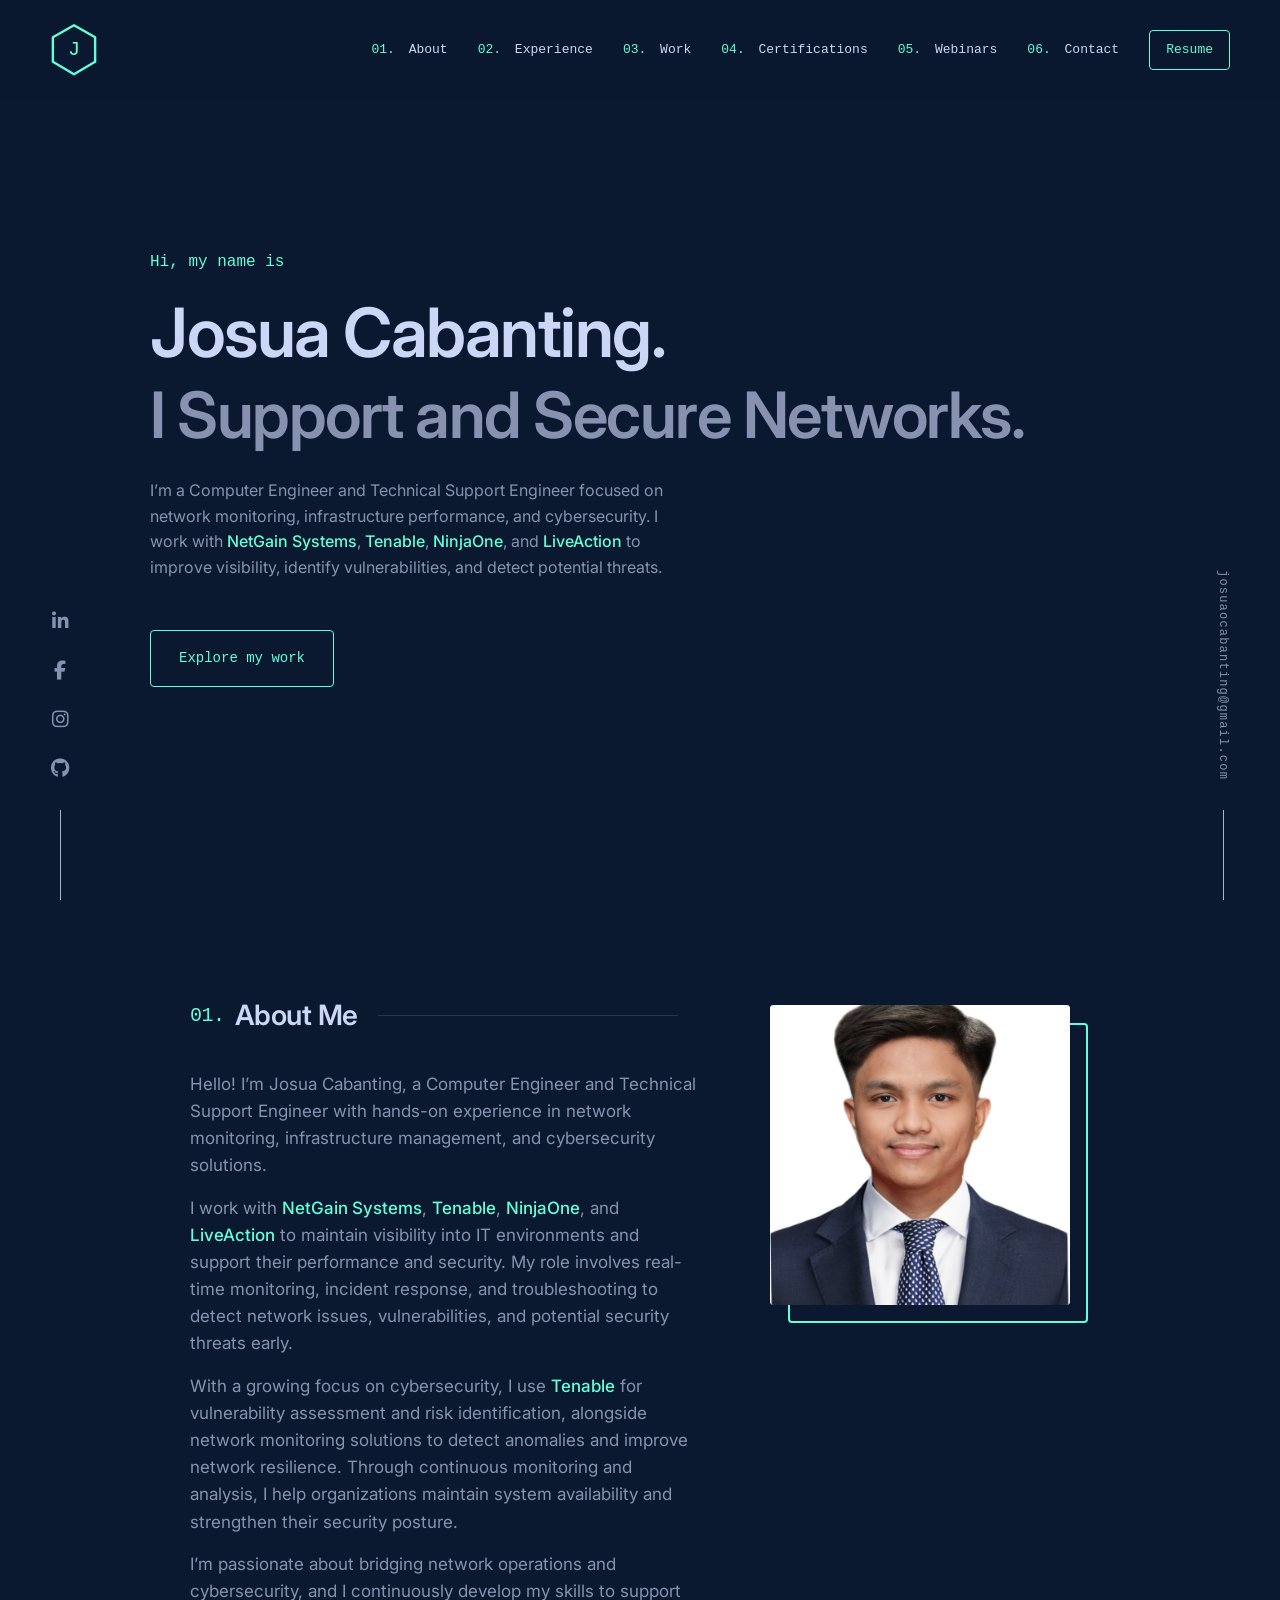
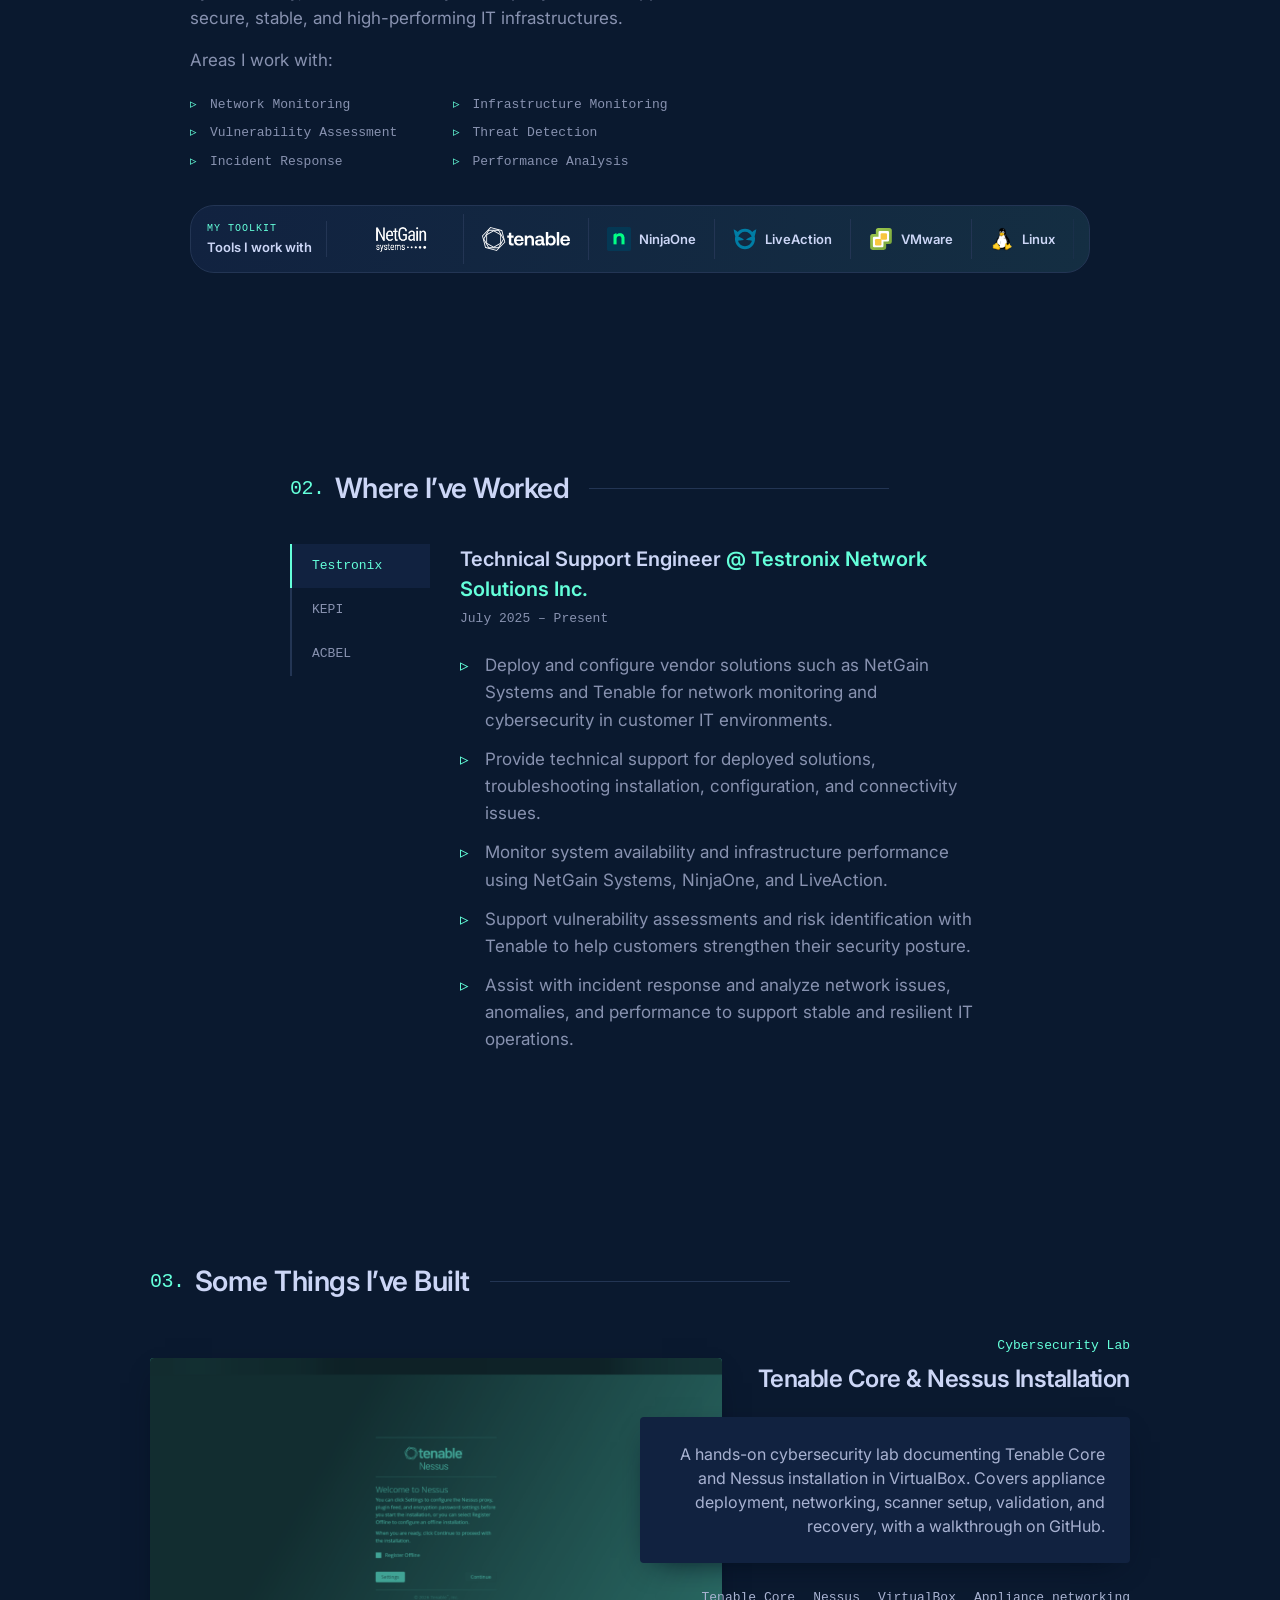
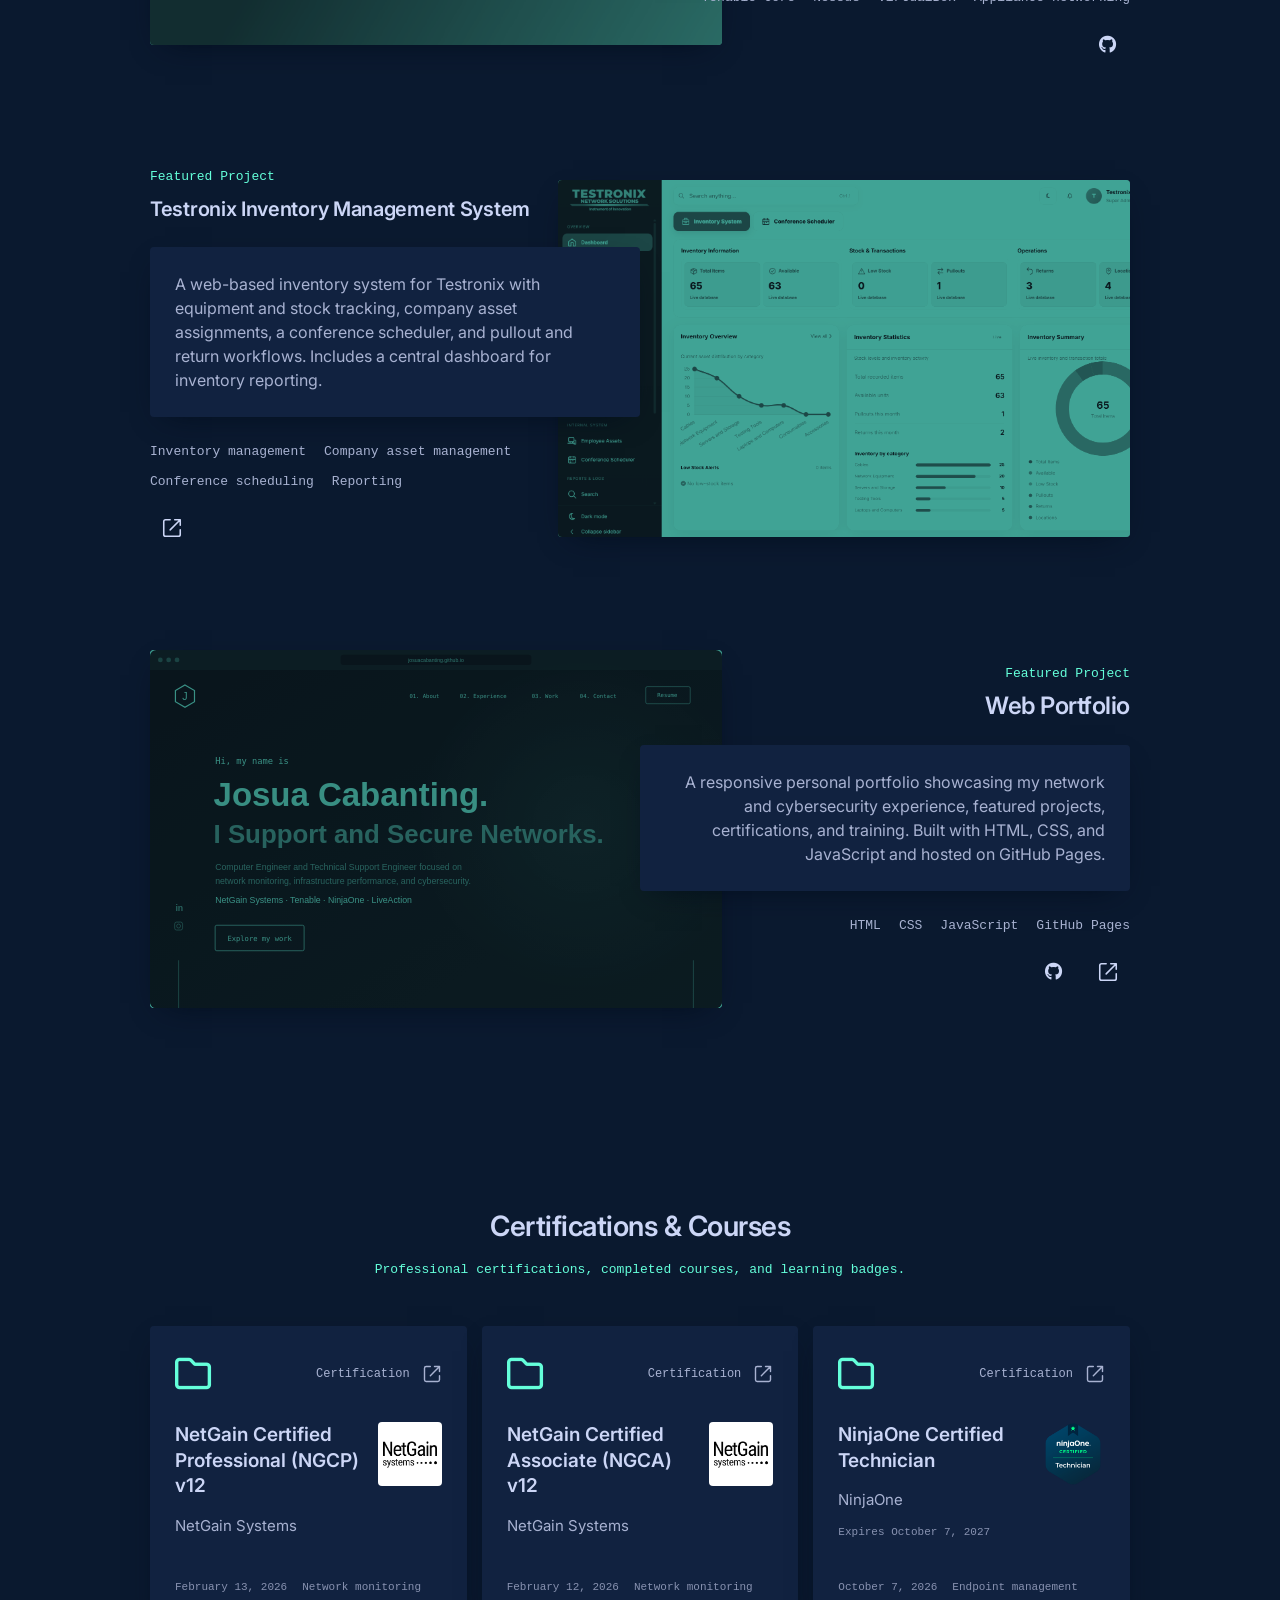
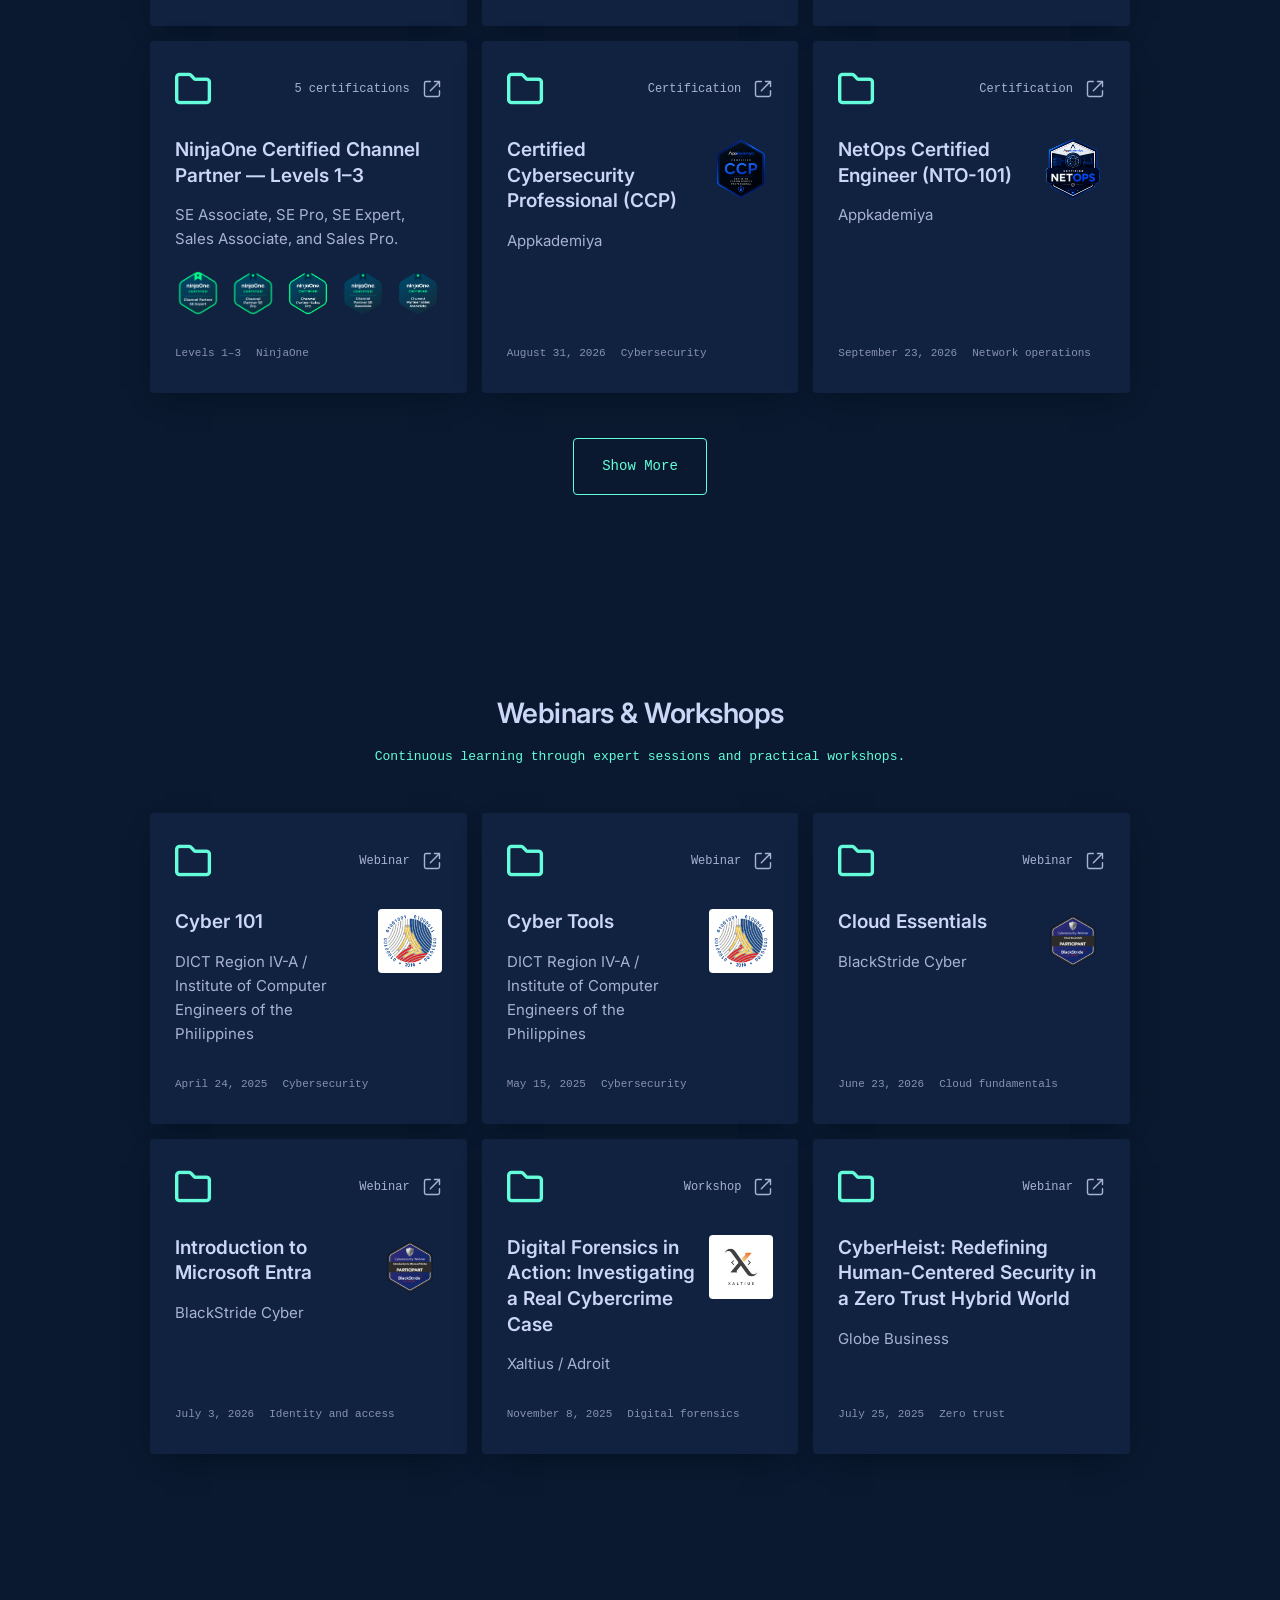
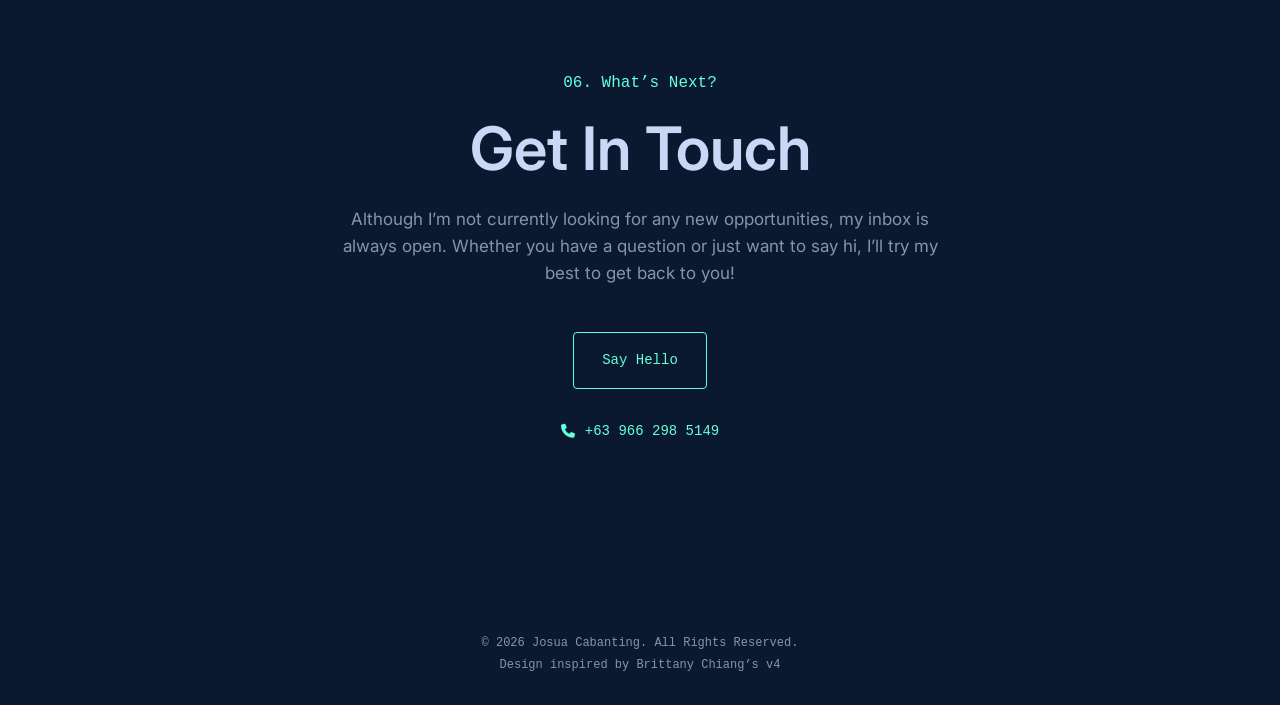
==== commit 90de0628: "Feature Nessus lab and update portfolio project visuals" ====
--- a/index.html
+++ b/index.html
@@ -5,7 +5,7 @@
   <meta name="viewport" content="width=device-width, initial-scale=1.0" />
   <title>Josua Cabanting | Technical Support Engineer | Network &amp; Cybersecurity</title>
   <meta name="description" content="Josua Cabanting, Computer Engineer and Technical Support Engineer focused on network monitoring, infrastructure performance, and cybersecurity with NetGain Systems, Tenable, NinjaOne, and LiveAction." />
-  <link rel="stylesheet" href="style.css?v=20261015-toolkit-loading" />
+  <link rel="stylesheet" href="style.css?v=20261023-profile-photo" />
   <script src="script.js" defer></script>
   <link rel="stylesheet" href="https://cdnjs.cloudflare.com/ajax/libs/font-awesome/6.5.0/css/all.min.css" />
 </head>
@@ -167,6 +167,20 @@
 
 <section id="achievements">
   <h2 class="section-title"><span class="section-number">03.</span>Some Things I’ve Built</h2>
+  <article class="featured-project featured-project--lab">
+    <a class="project-art project-lab-picture project-screenshot" href="https://github.com/josuacabanting/josuacabanting/blob/main/tenable-core-nessus-virtualbox-lab.md" target="_blank" rel="noopener noreferrer" aria-label="Read the Tenable Core and Nessus installation lab on GitHub">
+      <img src="assets/tenable-nessus-lab.png" alt="Tenable Nessus welcome screen from my VirtualBox installation lab" width="1206" height="606" loading="lazy" decoding="async" />
+    </a>
+    <div class="project-content">
+      <p class="project-eyebrow">Cybersecurity Lab</p>
+      <h3><a href="https://github.com/josuacabanting/josuacabanting/blob/main/tenable-core-nessus-virtualbox-lab.md" target="_blank" rel="noopener noreferrer">Tenable Core &amp; Nessus Installation</a></h3>
+      <div class="project-description"><p>A hands-on cybersecurity lab documenting Tenable Core and Nessus installation in VirtualBox. Covers appliance deployment, networking, scanner setup, validation, and recovery, with a walkthrough on GitHub.</p></div>
+      <ul class="project-tags"><li>Tenable Core</li><li>Nessus</li><li>VirtualBox</li><li>Appliance networking</li></ul>
+      <div class="project-links">
+        <a href="https://github.com/josuacabanting/josuacabanting/blob/main/tenable-core-nessus-virtualbox-lab.md" target="_blank" rel="noopener noreferrer" aria-label="View the Tenable Core and Nessus lab walkthrough on GitHub"><i class="fab fa-github" aria-hidden="true"></i></a>
+      </div>
+    </div>
+  </article>
   <article class="featured-project featured-project--inventory">
     <a class="project-art project-screenshot" href="assets/testronix-inventory-management.png" target="_blank" rel="noopener noreferrer" aria-label="View the Testronix Inventory Management System screenshot in full size">
       <img src="assets/testronix-inventory-management.png" alt="Testronix inventory dashboard showing stock availability, pullouts, returns, locations, and inventory reports" width="1896" height="1063" loading="lazy" decoding="async" />
@@ -183,10 +197,9 @@
       </div>
     </div>
   </article>
-  <article class="featured-project">
-    <a class="project-art" href="https://josuacabanting.github.io/" target="_blank" rel="noopener noreferrer" aria-label="Visit Josua Cabanting’s web portfolio">
-      <svg viewBox="0 0 240 180" fill="none" stroke="currentColor" stroke-width="2" aria-hidden="true"><rect x="15" y="20" width="210" height="140" rx="6"/><path d="M15 45h210"/><circle cx="29" cy="33" r="2"/><circle cx="40" cy="33" r="2"/><circle cx="51" cy="33" r="2"/><text x="35" y="83" fill="currentColor" stroke="none" font-size="16" font-family="sans-serif">Josua Cabanting.</text><text x="35" y="103" fill="currentColor" stroke="none" font-size="10" font-family="sans-serif">Network &amp; Cybersecurity</text><path d="M35 118h100m-100 8h85"/><rect x="35" y="137" width="55" height="12" rx="2"/></svg>
-      <span>Personal portfolio &amp; professional experience</span>
+  <article class="featured-project featured-project--portfolio">
+    <a class="project-art project-lab-picture project-screenshot" href="https://josuacabanting.github.io/" target="_blank" rel="noopener noreferrer" aria-label="Visit Josua Cabanting’s web portfolio">
+      <img src="assets/web-portfolio-preview.svg" alt="Preview of Josua Cabanting’s portfolio with the headline I Support and Secure Networks" width="1440" height="900" loading="lazy" decoding="async" />
     </a>
     <div class="project-content">
       <p class="project-eyebrow">Featured Project</p>
--- a/style.css
+++ b/style.css
@@ -110,7 +110,7 @@
 .about-content .image { padding-top: 5px; }
 .img-wrapper { position: relative; isolation: isolate; max-width: 300px; margin: 0 auto; border-radius: 4px; background: var(--green); }
 .img-wrapper::after { content: ''; position: absolute; inset: 18px -18px -18px 18px; border: 2px solid var(--green); border-radius: 4px; z-index: -1; transition: transform .2s; }
-.img-wrapper img { width: 100%; aspect-ratio: 1; object-fit: cover; border-radius: 4px; filter: grayscale(100%); opacity: .8; mix-blend-mode: multiply; transition: filter .2s, opacity .2s; }
+.img-wrapper img { width: 100%; aspect-ratio: 1; object-fit: cover; border-radius: 4px; filter: none; opacity: 1; mix-blend-mode: normal; }
 .img-wrapper:hover img { filter: none; opacity: 1; mix-blend-mode: normal; }
 .img-wrapper:hover::after { transform: translate(-4px,-4px); }
 
@@ -136,15 +136,21 @@
 .project-art { grid-column: 1 / 8; grid-row: 1; min-height: 310px; border-radius: 4px; display: flex; flex-direction: column; align-items: center; justify-content: center; background: linear-gradient(135deg, #12323e, var(--light-navy)); color: var(--green); padding: 35px; }
 .project-art svg { width: 240px; opacity: .65; }
 .project-art span { margin-top: 18px; font: 12px var(--font-mono); opacity: .7; }
+.project-lab-picture { padding: 0; min-height: 0; overflow: hidden; background: var(--light-navy); }
+.project-lab-picture img { width: 100%; height: auto; display: block; }
 .project-screenshot { position: relative; min-height: 0; padding: 0; overflow: hidden; background: var(--green); box-shadow: 0 10px 30px -15px #020c1b; }
 .project-screenshot::after { content: ''; position: absolute; inset: 0; background: rgba(10,25,47,.4); pointer-events: none; transition: opacity .25s; }
 .project-screenshot img { width: 100%; height: auto; aspect-ratio: 8 / 5; object-fit: cover; object-position: left top; filter: grayscale(100%) contrast(1.05); mix-blend-mode: multiply; transition: filter .25s; }
+.project-lab-picture.project-screenshot img { aspect-ratio: auto; }
 .project-screenshot:hover img, .project-screenshot:focus-visible img { filter: none; mix-blend-mode: normal; }
 .project-screenshot:hover::after, .project-screenshot:focus-visible::after { opacity: 0; }
 .project-content { grid-column: 7 / -1; grid-row: 1; position: relative; text-align: right; z-index: 1; }
 .project-eyebrow { color: var(--green); font: 13px/1.5 var(--font-mono); margin-bottom: 10px; }
 .project-content h3 { font-size: 24px; line-height: 1.1; letter-spacing: -.5px; margin-bottom: 25px; }
-.featured-project--inventory .project-content h3 { font-size: 20px; line-height: 1.3; letter-spacing: -.3px; margin-left: calc(16.6667% + 20px); }
+.featured-project--inventory .project-content h3 { font-size: 20px; line-height: 1.3; letter-spacing: -.3px; margin-left: 0; }
+@media (min-width: 769px) {
+  .featured-project--inventory:nth-of-type(even) .project-content h3 { max-width: calc(83.3333% - 20px); }
+}
 .project-description { padding: 25px; background: var(--light-navy); border-radius: 4px; color: var(--light-slate); box-shadow: 0 10px 30px -15px #020c1b; font-size: 16px; line-height: 1.5; }
 .project-tags { display: flex; justify-content: flex-end; flex-wrap: wrap; gap: 10px 18px; list-style: none; margin-top: 25px; font: 13px/1.5 var(--font-mono); color: var(--light-slate); }
 .featured-project:nth-of-type(even) .project-art { grid-column: 6 / -1; }
@@ -250,6 +256,12 @@
   .project-links { justify-content: flex-start; }
   .featured-project { margin-bottom: 40px; background: var(--light-navy); border-radius: 4px; }
   .featured-project--inventory { display: block; overflow: hidden; }
+  .featured-project--lab { display: block; overflow: hidden; }
+  .featured-project--lab .project-lab-picture { min-height: 0; opacity: 1; border-radius: 4px 4px 0 0; }
+  .featured-project--portfolio { display: block; overflow: hidden; }
+  .featured-project--portfolio .project-lab-picture { min-height: 0; opacity: 1; border-radius: 4px 4px 0 0; }
+  .project-lab-picture.project-screenshot img { filter: none; mix-blend-mode: normal; }
+  .project-lab-picture.project-screenshot::after { display: none; }
   .featured-project--inventory .project-screenshot { min-height: 0; opacity: 1; border-radius: 4px 4px 0 0; }
   .featured-project--inventory .project-screenshot img { aspect-ratio: auto; filter: none; mix-blend-mode: normal; }
   .featured-project--inventory .project-screenshot::after { display: none; }
